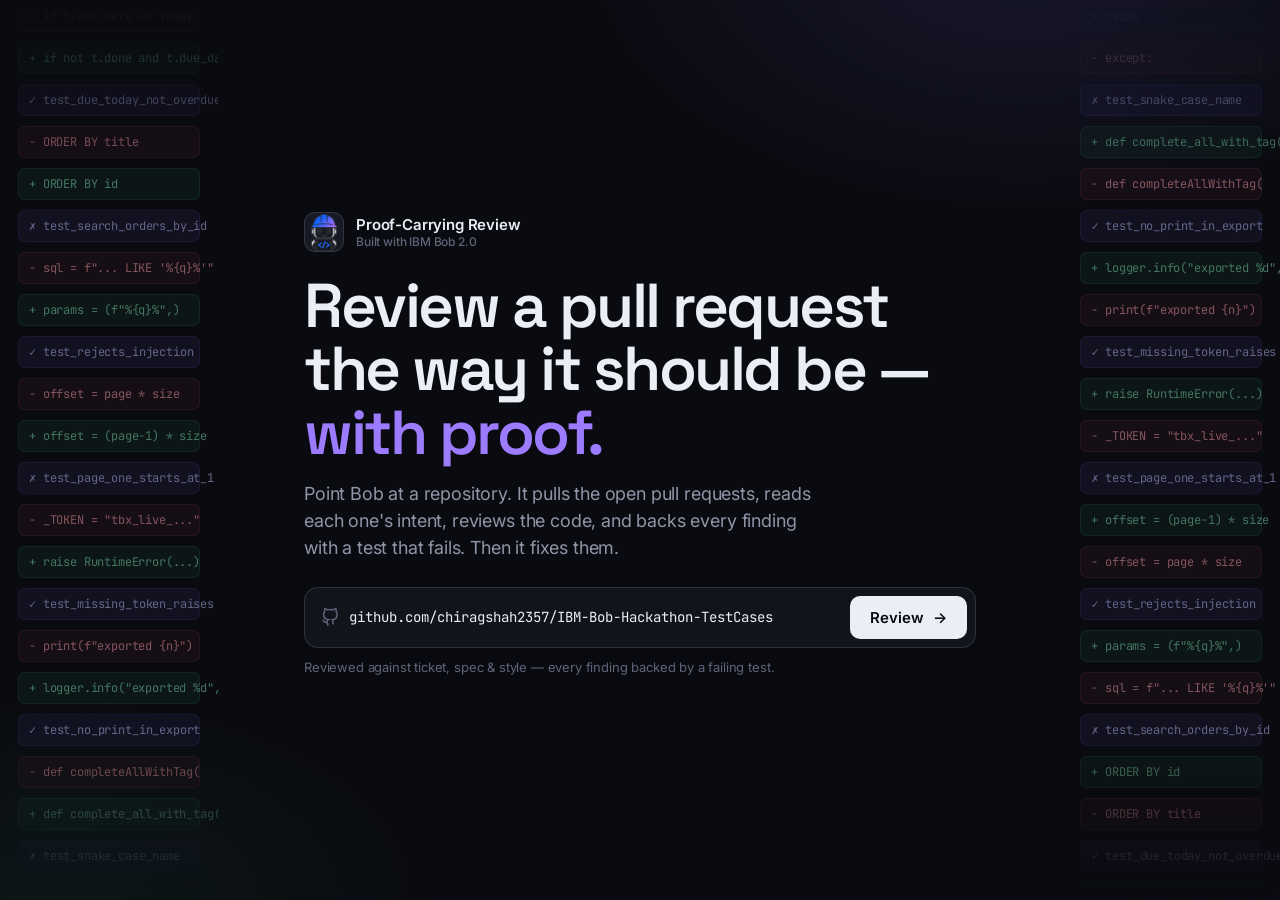
==== reviewboard/index.html @ c5f8e33b "feat: add reviewboard dashboard and benchmark scorer - Static dashboard (landing + review view) with" ====
<!DOCTYPE html>
<html lang="en">
<head>
<meta charset="UTF-8" />
<meta name="viewport" content="width=device-width, initial-scale=1.0" />
<title>Proof-Carrying Review</title>
<link rel="preconnect" href="https://fonts.googleapis.com" />
<link rel="preconnect" href="https://fonts.gstatic.com" crossorigin />
<link href="https://fonts.googleapis.com/css2?family=Space+Grotesk:wght@400;500;600;700&family=Inter:wght@400;500;600;700&family=JetBrains+Mono:wght@400;500;600&display=swap" rel="stylesheet" />
<link rel="stylesheet" href="style.css" />
</head>
<body>
<section id="landing">
  <div class="fx left"><div class="stream" id="fxL"></div></div>
  <div class="fx right"><div class="stream" id="fxR"></div></div>

  <div class="hero">
    <div class="brandline">
      <div class="logo"><img src="assets/bob.png" alt="Bob" /></div>
      <div class="nm">Proof-Carrying Review<small>Built with IBM Bob 2.0</small></div>
    </div>

    <h1>Review a pull request<br>the way it should be —<br><span class="g">with proof.</span></h1>
    <p class="sub">Point Bob at a repository. It pulls the open pull requests, reads each one's intent, reviews the code, and backs every finding with a test that fails. Then it fixes them.</p>

    <div class="reviewbox">
      <svg width="18" height="18" viewBox="0 0 24 24" fill="none" stroke="currentColor" stroke-width="2"><path d="M9 19c-5 1.5-5-2.5-7-3m14 6v-3.87a3.37 3.37 0 0 0-.94-2.61c3.14-.35 6.44-1.54 6.44-7A5.44 5.44 0 0 0 20 4.77 5.07 5.07 0 0 0 19.91 1S18.73.65 16 2.48a13.38 13.38 0 0 0-7 0C6.27.65 5.09 1 5.09 1A5.07 5.07 0 0 0 5 4.77a5.44 5.44 0 0 0-1.5 3.78c0 5.42 3.3 6.61 6.44 7A3.37 3.37 0 0 0 9 21.13V25"/></svg>
      <input id="repo" value="github.com/chiragshah2357/IBM-Bob-Hackathon-TestCases" spellcheck="false" />
      <button onclick="go()">Review <span class="arw">→</span></button>
    </div>
    <p class="hint">Reviewed against ticket, spec &amp; style — every finding backed by a failing test.</p>
  </div>
</section>
<script>
function go(){
  const r=document.getElementById('repo').value.trim();
  location.href='dashboard.html?repo='+encodeURIComponent(r);
}
document.getElementById('repo').addEventListener('keydown',e=>{if(e.key==='Enter')go();});

// side "diff rain" — slow-moving review lines in the gutters
const LINES=[
  ['del','- if t.due_date <= today:'],['add','+ if not t.done and t.due_date < today:'],
  ['test','✓ test_due_today_not_overdue'],['del','- ORDER BY title'],['add','+ ORDER BY id'],
  ['test','✗ test_search_orders_by_id'],['del','- sql = f"... LIKE \'%{q}%\'"'],['add','+ params = (f"%{q}%",)'],
  ['test','✓ test_rejects_injection'],['del','- offset = page * size'],['add','+ offset = (page-1) * size'],
  ['test','✗ test_page_one_starts_at_1'],['del','- _TOKEN = "tbx_live_..."'],['add','+ raise RuntimeError(...)'],
  ['test','✓ test_missing_token_raises'],['del','- print(f"exported {n}")'],['add','+ logger.info("exported %d", n)'],
  ['test','✓ test_no_print_in_export'],['del','- def completeAllWithTag('],['add','+ def complete_all_with_tag('],
  ['test','✗ test_snake_case_name'],['del','- except:'],['add','+ raise'],
];
function fill(el,shuffle){
  const seq = shuffle ? LINES.slice().reverse() : LINES;
  const rows = seq.concat(seq).map(([c,t])=>`<div class="dline ${c}">${t}</div>`).join('');
  el.innerHTML=rows;
}
fill(document.getElementById('fxL'),false);
fill(document.getElementById('fxR'),true);
</script>
</body>
</html>
---- reviewboard/style.css ----
/* ===== Proof-Carrying Review — refined dark, editorial ===== */
:root{
  --bg:#0a0b10;
  --surface:#12141c;
  --surface2:#171a24;
  --ink:#eceef5; --muted:#9096a8; --faint:#5f6478;
  --line:rgba(255,255,255,.07);
  --line2:rgba(255,255,255,.12);
  --accent:#7c6cff;        /* indigo-violet, single accent */
  --accent2:#9d7bff;
  --accent-soft:rgba(124,108,255,.14);
  --good:#3ecf8e; --good-soft:rgba(62,207,142,.12);
  --bad:#ff5d73;  --bad-soft:rgba(255,93,115,.10);
  --gold:#e8b45c;
  --grad:linear-gradient(120deg,#7c6cff,#9d7bff);
  --shadow:0 20px 50px -28px rgba(0,0,0,.85);
  --r:16px;
}
*{box-sizing:border-box}
html,body{margin:0;height:100%}
body{
  font-family:Inter,system-ui,sans-serif;color:var(--ink);background:var(--bg);
  -webkit-font-smoothing:antialiased;letter-spacing:-.01em;overflow-x:hidden;
}
body::before{content:"";position:fixed;inset:0;z-index:-1;pointer-events:none;
  background:
    radial-gradient(60% 50% at 80% -5%,rgba(124,108,255,.12),transparent 60%),
    radial-gradient(50% 40% at 5% 100%,rgba(62,207,142,.06),transparent 60%);}
.mono{font-family:'JetBrains Mono',ui-monospace,monospace}
.display{font-family:'Space Grotesk',Inter,sans-serif;letter-spacing:-.03em}

.panel{background:var(--surface);border:1px solid var(--line);border-radius:var(--r);box-shadow:var(--shadow)}

/* ---------------- LANDING ---------------- */
#landing{min-height:100vh;display:grid;place-items:center;overflow:hidden}
.hero{width:100%;max-width:720px;padding:32px 24px;animation:rise .7s cubic-bezier(.2,.8,.2,1)}
.brandline{display:flex;align-items:center;gap:12px;margin-bottom:22px}
.brandline .logo{width:40px;height:40px;border-radius:11px;background:var(--surface2);border:1px solid var(--line2);display:grid;place-items:center}
.brandline .logo img{width:26px}
.brandline .nm{font-weight:600;font-size:15px}
.brandline .nm small{display:block;color:var(--faint);font-size:12px;font-weight:500}
.brandline .tag{margin-left:auto;font-size:12px;color:var(--muted);border:1px solid var(--line);padding:6px 12px;border-radius:999px}
h1{font-family:'Space Grotesk',sans-serif;font-size:clamp(38px,6.4vw,62px);line-height:1.02;font-weight:600;
  letter-spacing:-.04em;margin:0}
h1 .g{color:var(--accent2)}
.sub{color:var(--muted);font-size:clamp(15px,2.1vw,18px);margin:16px 0 0;max-width:520px;line-height:1.5;font-weight:400}
.reviewbox{margin-top:26px;display:flex;gap:10px;background:var(--surface);border:1px solid var(--line2);
  border-radius:14px;padding:8px 8px 8px 16px;align-items:center;box-shadow:var(--shadow)}
.reviewbox svg{flex:none;color:var(--faint)}
.reviewbox input{flex:1;background:none;border:0;outline:none;color:var(--ink);font-family:'JetBrains Mono',monospace;
  font-size:14px;padding:10px 0}
.reviewbox input::placeholder{color:var(--faint)}
.reviewbox button{border:0;cursor:pointer;font-family:inherit;font-weight:600;font-size:15px;color:#fff;
  padding:12px 22px;border-radius:10px;background:var(--grad);transition:filter .15s,transform .15s;white-space:nowrap}
.reviewbox button:hover{filter:brightness(1.08);transform:translateY(-1px)}
.hint{margin-top:11px;color:var(--faint);font-size:13px}
.hint b{color:var(--muted);font-weight:600}
@keyframes rise{from{opacity:0;transform:translateY(18px)}to{opacity:1;transform:none}}

/* ---------------- DASHBOARD ---------------- */
#dash{padding:20px clamp(14px,4vw,36px) 80px;max-width:1080px;margin:0 auto}
.top{display:flex;align-items:center;gap:14px;margin:4px 0 22px}
.top .mini{width:44px;height:44px;border-radius:12px;background:var(--surface2);border:1px solid var(--line2);display:grid;place-items:center}
.top .mini img{width:28px}
.top .repo{font-family:'JetBrains Mono',monospace;font-size:13px;color:var(--muted)}
.top .repo b{color:var(--ink);font-weight:600}
.top h2{margin:0;font-family:'Space Grotesk',sans-serif;font-size:19px;font-weight:600;letter-spacing:-.02em}
.top .actions{margin-left:auto;display:flex;gap:10px}
.btn{border:1px solid var(--line2);background:var(--surface2);color:var(--ink);font-family:inherit;font-weight:600;
  font-size:14px;padding:11px 18px;border-radius:11px;cursor:pointer;transition:.15s;text-decoration:none;display:inline-flex;align-items:center;gap:8px}
.btn:hover{border-color:var(--accent);color:#fff}
.btn.primary{border:0;background:var(--grad);color:#fff}
.btn.primary:hover{filter:brightness(1.08)}
.btn:disabled{opacity:.5;cursor:default}

/* stage: pulling */
.stage-note{display:flex;align-items:center;gap:12px;color:var(--muted);font-size:14px;margin:8px 2px 18px}
.spinner{width:18px;height:18px;border-radius:50%;border:2px solid var(--line2);border-top-color:var(--accent);animation:spin .8s linear infinite}
@keyframes spin{to{transform:rotate(360deg)}}

/* run bar */
#runbar{display:none;margin:6px 0 4px}
#runbar.show{display:block;animation:rise .35s}
.bar{height:8px;border-radius:999px;background:var(--surface2);overflow:hidden;border:1px solid var(--line)}
.bar>i{display:block;height:100%;width:0;background:var(--grad);border-radius:999px;transition:width .35s cubic-bezier(.3,.9,.3,1)}
.runmeta{display:flex;justify-content:space-between;font-size:13px;color:var(--muted);margin-top:10px;font-weight:500}
.runmeta .live{color:var(--ink)}

/* section headers */
.sec{font-family:'Space Grotesk',sans-serif;font-size:15px;font-weight:600;margin:30px 2px 3px;letter-spacing:-.01em}
.sec-sub{color:var(--muted);font-size:13px;margin:0 2px 14px}

#results{display:none}
#results.show{display:block}
.reveal{opacity:0;transform:translateY(14px);animation:pop .55s forwards}
.reveal:nth-child(2){animation-delay:.08s}.reveal:nth-child(3){animation-delay:.16s}.reveal:nth-child(4){animation-delay:.24s}
@keyframes pop{to{opacity:1;transform:none}}

.row{display:grid;grid-template-columns:repeat(4,1fr);gap:14px}
@media(max-width:880px){.row{grid-template-columns:repeat(2,1fr)}}
.tile{padding:18px 20px}
.tile h3{margin:0 0 12px;font-size:12px;font-weight:600;color:var(--muted);letter-spacing:.02em}
.tile .metric{font-family:'Space Grotesk',sans-serif;font-size:42px;font-weight:600;letter-spacing:-.04em;line-height:1}
.tile .metric .u{font-size:17px;color:var(--muted);font-weight:600;margin-left:1px}
.tile .delta{font-size:12px;font-weight:600;margin-top:10px;color:var(--good)}
.tile .delta.flat{color:var(--muted)}

/* leaderboard */
.lb{padding:6px 6px 2px}
table{width:100%;border-collapse:collapse}
th,td{text-align:left;padding:13px 12px;font-size:14px;border-bottom:1px solid var(--line)}
th{color:var(--faint);font-weight:600;font-size:11px;letter-spacing:.04em;text-transform:uppercase}
tr:last-child td{border-bottom:0}
tr.win td{background:rgba(232,180,92,.05)}
.who{display:inline-flex;align-items:center;gap:9px;font-weight:600}
.who .dot{width:9px;height:9px;border-radius:3px}
.who.ours .dot{background:var(--accent)} .who.bob .dot{background:#6f6a99} .who.naive .dot{background:#454a63}
.who .crown{color:var(--gold);font-size:12px}
.barcell{display:flex;align-items:center;gap:11px}
.barcell .track{flex:1;height:7px;border-radius:999px;background:var(--surface2);overflow:hidden}
.barcell .track>i{display:block;height:100%;border-radius:999px}
.num{font-variant-numeric:tabular-nums;font-weight:600;min-width:44px;text-align:right;font-family:'JetBrains Mono',monospace;font-size:13px}

/* chart */
.chart{padding:24px 20px 12px;display:flex;gap:20px;align-items:flex-end;justify-content:space-around;min-height:220px}
.grp{flex:1;display:flex;flex-direction:column;align-items:center;gap:12px}
.bars{display:flex;gap:9px;align-items:flex-end;height:150px}
.gb{width:24px;border-radius:6px 6px 2px 2px;position:relative;transition:height .8s cubic-bezier(.3,.9,.3,1)}
.gb.ours{background:var(--grad)} .gb.bob{background:#6f6a99} .gb.naive{background:#3c415a}
.gb .v{position:absolute;top:-20px;left:50%;transform:translateX(-50%);font-size:12px;font-weight:600;color:var(--muted);font-family:'JetBrains Mono',monospace}
.grp .lab{font-weight:600;font-size:14px;text-align:center}
.grp .lab small{display:block;color:var(--faint);font-weight:500;font-size:11px;margin-top:2px}
.legend{display:flex;gap:18px;justify-content:center;padding:4px 0 14px}
.legend span{display:inline-flex;align-items:center;gap:8px;font-size:12px;color:var(--muted);font-weight:500}
.legend i{width:11px;height:11px;border-radius:3px}

/* PR list + drill-down */
.prlist{display:grid;gap:10px}
.pr{border:1px solid var(--line);border-radius:14px;overflow:hidden;background:var(--surface)}
.pr .head{display:flex;align-items:center;gap:14px;padding:15px 18px;cursor:pointer;transition:background .15s}
.pr .head:hover{background:var(--surface2)}
.pr .id{font-family:'JetBrains Mono',monospace;font-weight:600;color:var(--accent2);min-width:42px;font-size:14px}
.pr .meta{flex:1;min-width:0}
.pr .name{font-weight:600;font-size:15px}
.pr .desc{color:var(--muted);font-size:13px;margin-top:2px;white-space:nowrap;overflow:hidden;text-overflow:ellipsis}
.pr .tags{display:flex;gap:6px;flex-wrap:wrap}
.tag{font-size:11px;font-weight:600;padding:4px 9px;border-radius:7px}
.tag.spec{background:var(--accent-soft);color:#c3bcff}
.tag.security{background:var(--bad-soft);color:#ffb3bd}
.tag.bug{background:rgba(232,180,92,.12);color:#f0cd90}
.tag.style{background:rgba(255,255,255,.06);color:var(--muted)}
.tag.coverage{background:var(--good-soft);color:#9ff0cb}
.tag.clean{background:var(--good-soft);color:#9ff0cb}
.pr .cnt{font-family:'JetBrains Mono',monospace;font-weight:600;font-size:14px;min-width:42px;text-align:right}
.pr .cnt .ok{color:var(--good)} .pr .cnt.zero{color:var(--faint)} .pr .cnt.pending{color:var(--faint)}
.pr .chev{color:var(--faint);transition:transform .2s;font-size:11px}
.pr.open .chev{transform:rotate(90deg)}
.pr .body{display:none;padding:2px 18px 16px;border-top:1px solid var(--line)}
.pr.open .body{display:block;animation:rise .3s}
.finding{border:1px solid var(--line);border-radius:11px;padding:15px;margin-top:12px;background:var(--surface2)}
.finding .fh{display:flex;align-items:center;gap:9px;flex-wrap:wrap}
.finding .fid{font-family:'JetBrains Mono',monospace;font-weight:600;color:var(--accent2);font-size:13px}
.sev{font-size:10px;font-weight:700;padding:3px 8px;border-radius:6px;letter-spacing:.03em;text-transform:uppercase}
.sev.high{background:var(--bad-soft);color:#ffb3bd} .sev.med{background:rgba(232,180,92,.14);color:#f0cd90} .sev.low{background:rgba(255,255,255,.06);color:var(--muted)}
.finding .claim{font-weight:500;margin:9px 0 4px;font-size:14px}
.finding .loc{font-family:'JetBrains Mono',monospace;font-size:12px;color:var(--faint)}
.code{margin-top:11px;border-radius:9px;border:1px solid var(--line);overflow:hidden;background:#0b0c14}
.code .cbar{display:flex;align-items:center;gap:8px;padding:8px 12px;border-bottom:1px solid var(--line)}
.code .cbar .fn{font-family:'JetBrains Mono',monospace;font-size:12px;color:var(--faint)}
.code pre{margin:0;padding:12px 14px;font-family:'JetBrains Mono',monospace;font-size:12.5px;line-height:1.6;color:#cdd2ec;overflow:auto}
.runrow{display:flex;align-items:center;gap:10px;margin-top:12px;flex-wrap:wrap}
.tbtn{border:1px solid var(--line2);background:var(--surface);color:var(--ink);font-family:inherit;font-weight:600;
  font-size:13px;padding:9px 15px;border-radius:9px;cursor:pointer;display:inline-flex;align-items:center;gap:7px;transition:.15s}
.tbtn:hover{border-color:var(--accent)}
.tbtn.fix{background:var(--good-soft);border-color:rgba(62,207,142,.35);color:#a6f0d0}
.tbtn:disabled{opacity:.6;cursor:default}
.status{font-weight:600;font-size:13px;display:none;align-items:center;gap:7px}
.status.show{display:inline-flex;animation:rise .3s}
.status.fail{color:var(--bad)} .status.pass{color:var(--good)}
.out{display:none;margin-top:10px;border-radius:9px;overflow:hidden;border:1px solid var(--line)}
.out.show{display:block;animation:rise .3s}
.out pre{margin:0;padding:11px 14px;font-family:'JetBrains Mono',monospace;font-size:12px;line-height:1.55;white-space:pre-wrap}
.out.fail pre{background:var(--bad-soft);color:#ffbcc6;border-left:2px solid var(--bad)}
.out.pass pre{background:var(--good-soft);color:#a6f0d0;border-left:2px solid var(--good)}
.muted{color:var(--muted)}

/* ---------- landing side motion + refined button ---------- */
#landing{position:relative}
.fx{position:fixed;top:0;bottom:0;width:clamp(140px,17vw,300px);overflow:hidden;z-index:0;pointer-events:none;
  opacity:.5;-webkit-mask:linear-gradient(180deg,transparent,#000 18%,#000 82%,transparent);
  mask:linear-gradient(180deg,transparent,#000 18%,#000 82%,transparent)}
.fx.left{left:0} .fx.right{right:0}
.fx .stream{display:flex;flex-direction:column;gap:10px;padding:0 18px;animation:streamUp 26s linear infinite}
.fx.right .stream{animation-duration:34s;animation-direction:reverse}
@keyframes streamUp{from{transform:translateY(0)}to{transform:translateY(-50%)}}
.dline{font-family:'JetBrains Mono',monospace;font-size:12px;line-height:1.5;white-space:nowrap;
  padding:6px 10px;border-radius:7px;border:1px solid var(--line);background:rgba(255,255,255,.02);color:var(--faint)}
.dline.add{color:#7fe0b0;border-color:rgba(62,207,142,.18);background:var(--good-soft)}
.dline.del{color:#ff9fab;border-color:rgba(255,93,115,.18);background:var(--bad-soft)}
.dline.test{color:#c3bcff;border-color:rgba(124,108,255,.18);background:var(--accent-soft)}
.hero{position:relative;z-index:2}
@media(max-width:960px){.fx{display:none}}

/* refined review button (not a generic gradient pill) */
.reviewbox button{background:var(--ink);color:#0a0b10;border-radius:10px;font-weight:600;padding:12px 20px;
  display:inline-flex;align-items:center;gap:9px}
.reviewbox button:hover{filter:none;background:#fff;transform:none}
.reviewbox button .arw{display:inline-flex;transition:transform .18s}
.reviewbox button:hover .arw{transform:translateX(4px)}

/* progressive PR card appearance during "pull" */
@keyframes prIn{from{opacity:0;transform:translateY(10px)}to{opacity:1;transform:none}}
.pr.fresh{animation:prIn .34s cubic-bezier(.2,.8,.2,1) both}
.stage-note.done{color:var(--good)}
.stage-note .count{color:var(--ink);font-weight:600}
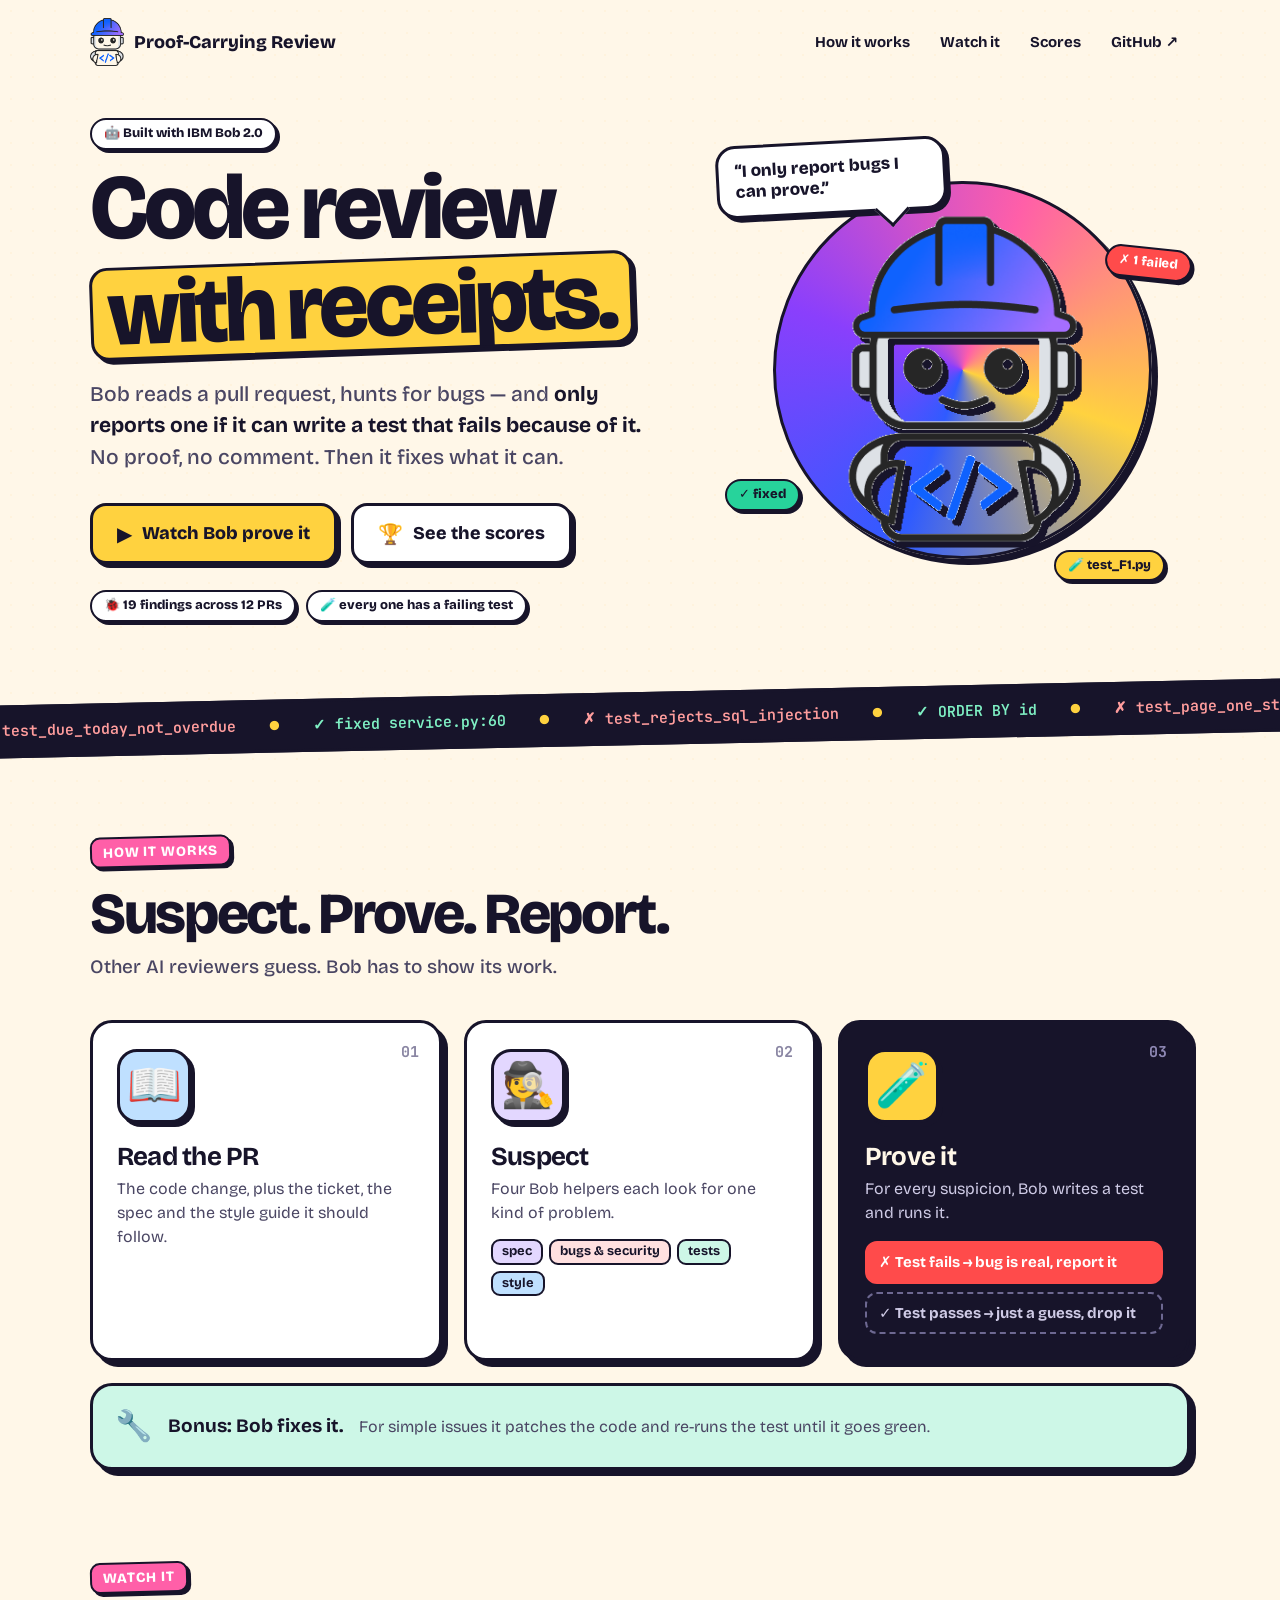
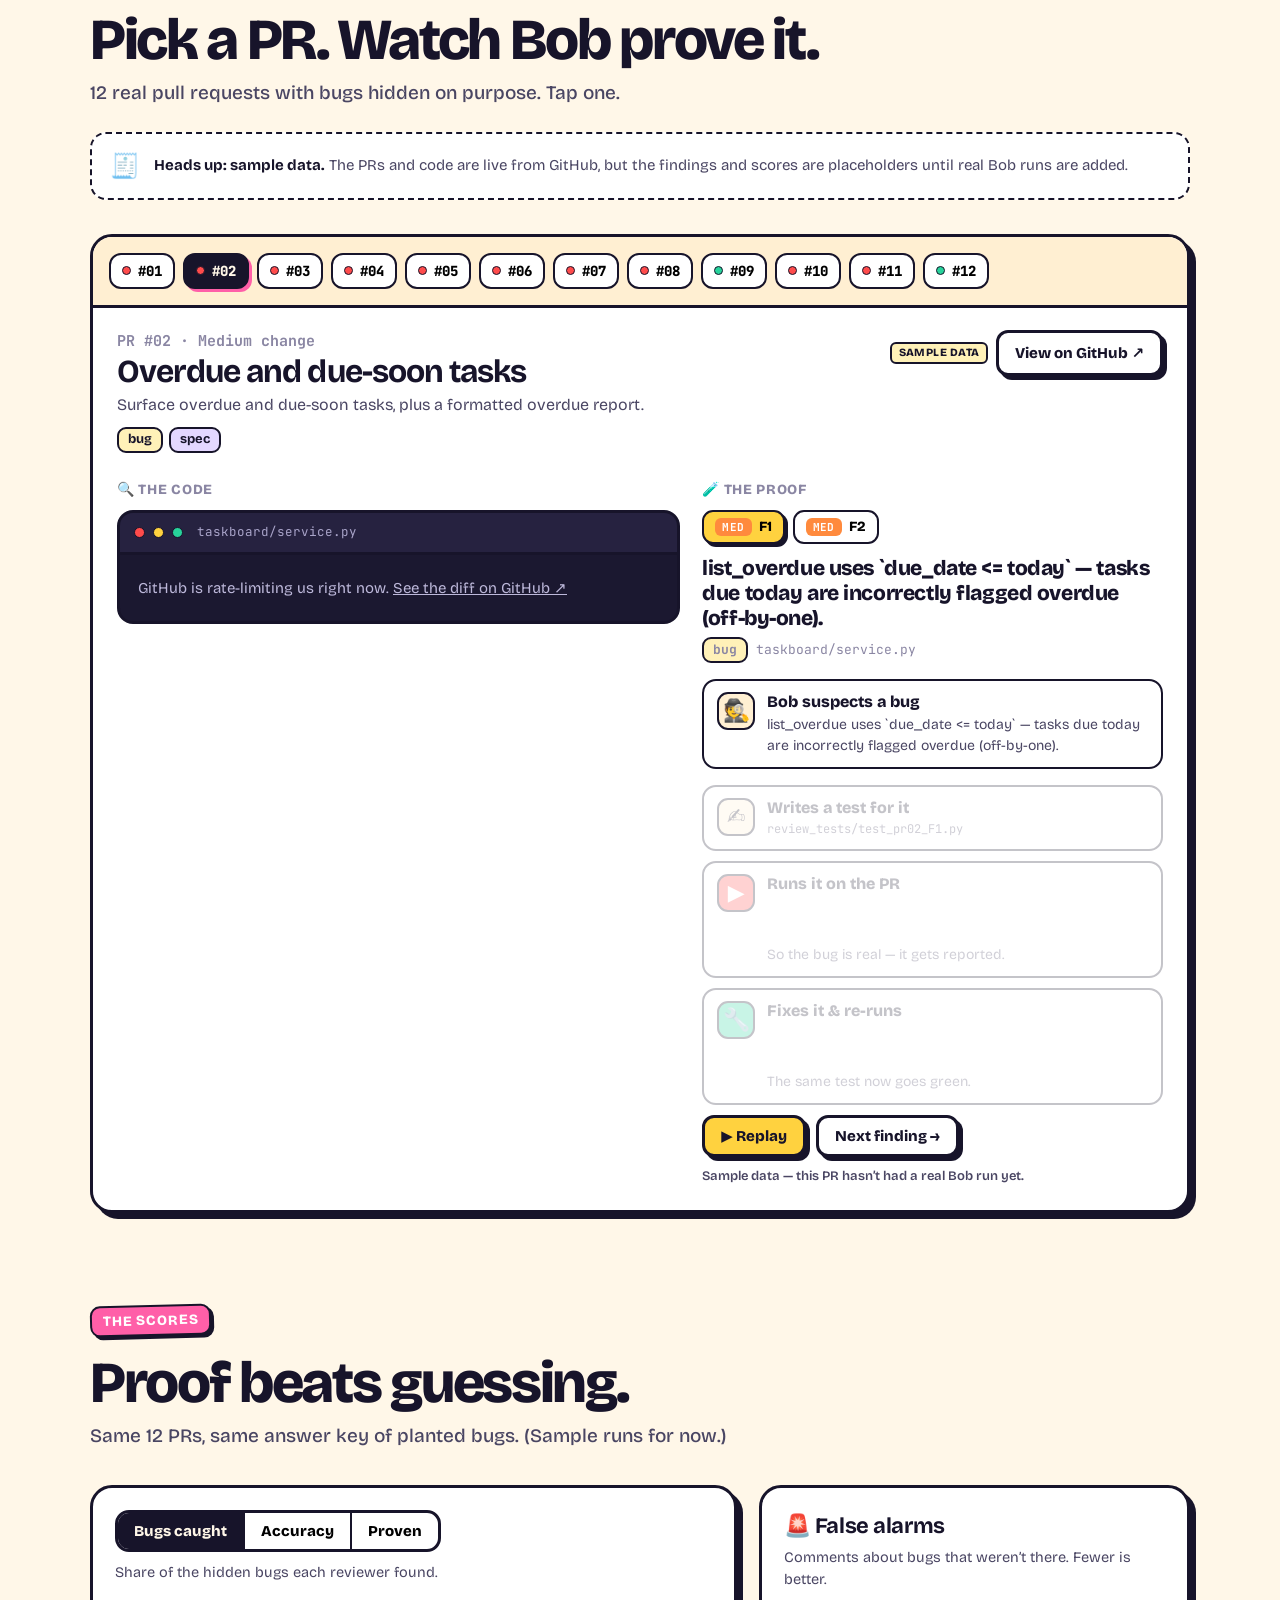
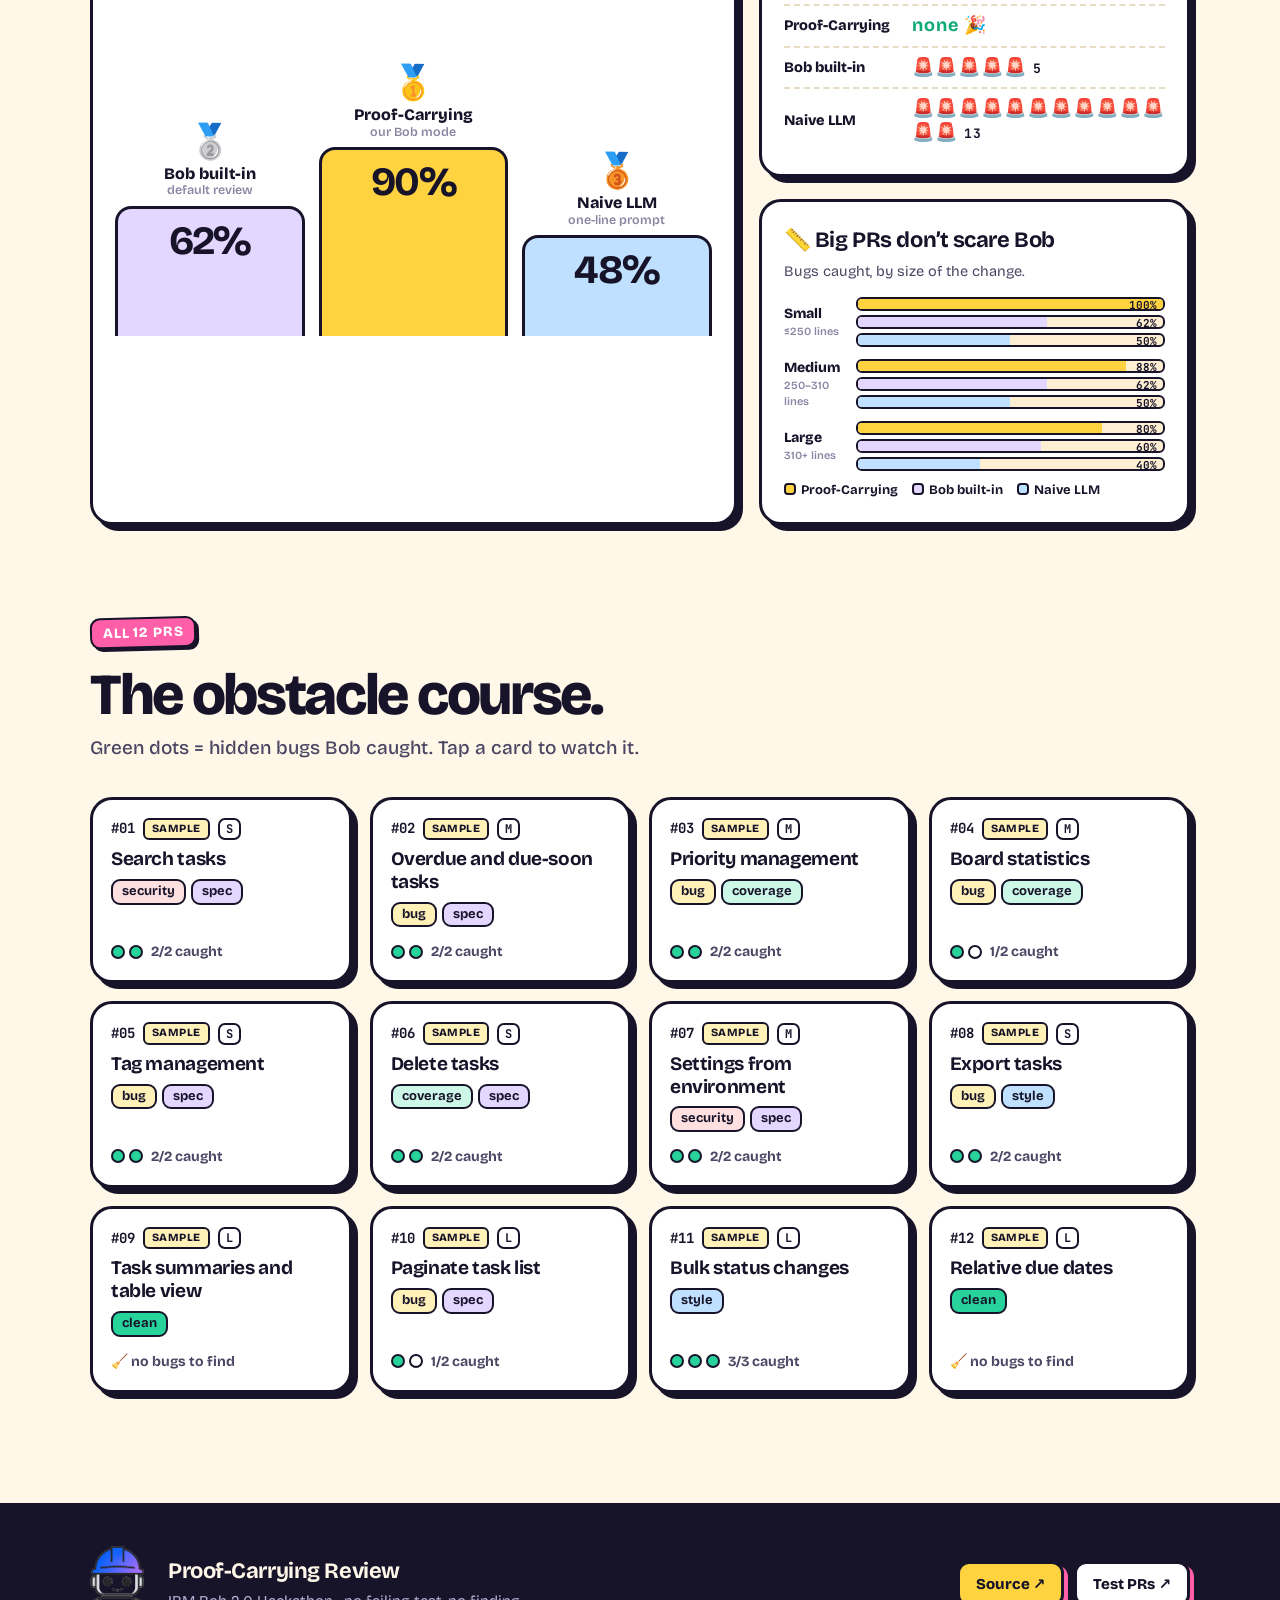
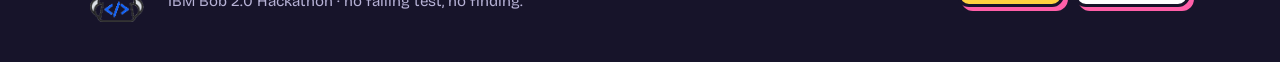
==== commit d36fea97: "feat(reviewboard): playful single-page redesign - Replace landing + dashboard with one bright, bold " ====
--- a/reviewboard/index.html
+++ b/reviewboard/index.html
@@ -4,58 +4,153 @@
 <meta charset="UTF-8" />
 <meta name="viewport" content="width=device-width, initial-scale=1.0" />
 <title>Proof-Carrying Review</title>
+<meta name="description" content="A pull-request reviewer built on IBM Bob 2.0 that only reports a bug when it can prove it with a failing test." />
 <link rel="preconnect" href="https://fonts.googleapis.com" />
 <link rel="preconnect" href="https://fonts.gstatic.com" crossorigin />
-<link href="https://fonts.googleapis.com/css2?family=Space+Grotesk:wght@400;500;600;700&family=Inter:wght@400;500;600;700&family=JetBrains+Mono:wght@400;500;600&display=swap" rel="stylesheet" />
+<link href="https://fonts.googleapis.com/css2?family=Bricolage+Grotesque:opsz,wght@12..96,500;12..96,600;12..96,700;12..96,800&family=JetBrains+Mono:wght@400;600;700&display=swap" rel="stylesheet" />
 <link rel="stylesheet" href="style.css" />
 </head>
 <body>
-<section id="landing">
-  <div class="fx left"><div class="stream" id="fxL"></div></div>
-  <div class="fx right"><div class="stream" id="fxR"></div></div>
 
-  <div class="hero">
-    <div class="brandline">
-      <div class="logo"><img src="assets/bob.png" alt="Bob" /></div>
-      <div class="nm">Proof-Carrying Review<small>Built with IBM Bob 2.0</small></div>
+<div class="wrap">
+  <nav class="nav">
+    <a class="brand" href="#top"><img src="assets/bob.png" alt="" />Proof-Carrying Review</a>
+    <div class="links">
+      <a href="#how">How it works</a>
+      <a href="#watch">Watch it</a>
+      <a href="#scores">Scores</a>
+      <a class="gh" href="https://github.com/chiragshah2357/IBM-Bob-2.0-Hackathon" target="_blank" rel="noopener">GitHub ↗</a>
     </div>
+  </nav>
 
-    <h1>Review a pull request<br>the way it should be —<br><span class="g">with proof.</span></h1>
-    <p class="sub">Point Bob at a repository. It pulls the open pull requests, reads each one's intent, reviews the code, and backs every finding with a test that fails. Then it fixes them.</p>
+  <!-- HERO -->
+  <header class="hero" id="top">
+    <div>
+      <span class="sticker">🤖 Built with IBM Bob 2.0</span>
+      <h1>Code review<br><span class="hl">with receipts.</span></h1>
+      <p class="lead">Bob reads a pull request, hunts for bugs — and <b>only reports one if it can write a test that fails because of it.</b> No proof, no comment. Then it fixes what it can.</p>
+      <div class="ctas">
+        <a class="btn" href="#watch" onclick="playFeatured()"><span class="ico">▶</span> Watch Bob prove it</a>
+        <a class="btn ghost" href="#scores"><span class="ico">🏆</span> See the scores</a>
+      </div>
+      <div class="meta">
+        <span class="sticker" id="heroFound">🐞 — bugs proven</span>
+        <span class="sticker">🧪 every one has a failing test</span>
+      </div>
+    </div>
+    <div class="stage-art" aria-hidden="true">
+      <div class="blob"></div>
+      <img class="bob" src="assets/bob.png" alt="" />
+      <div class="bubble">“I only report bugs I can prove.”</div>
+      <div class="float f1"><span class="sticker">✗ 1 failed</span></div>
+      <div class="float f2"><span class="sticker">✓ fixed</span></div>
+      <div class="float f3"><span class="sticker">🧪 test_F1.py</span></div>
+    </div>
+  </header>
+</div>
 
-    <div class="reviewbox">
-      <svg width="18" height="18" viewBox="0 0 24 24" fill="none" stroke="currentColor" stroke-width="2"><path d="M9 19c-5 1.5-5-2.5-7-3m14 6v-3.87a3.37 3.37 0 0 0-.94-2.61c3.14-.35 6.44-1.54 6.44-7A5.44 5.44 0 0 0 20 4.77 5.07 5.07 0 0 0 19.91 1S18.73.65 16 2.48a13.38 13.38 0 0 0-7 0C6.27.65 5.09 1 5.09 1A5.07 5.07 0 0 0 5 4.77a5.44 5.44 0 0 0-1.5 3.78c0 5.42 3.3 6.61 6.44 7A3.37 3.37 0 0 0 9 21.13V25"/></svg>
-      <input id="repo" value="github.com/chiragshah2357/IBM-Bob-Hackathon-TestCases" spellcheck="false" />
-      <button onclick="go()">Review <span class="arw">→</span></button>
+<div class="marquee" aria-hidden="true"><div class="track" id="marq"></div></div>
+
+<div class="wrap">
+  <!-- HOW IT WORKS -->
+  <section class="sec" id="how">
+    <span class="kicker">How it works</span>
+    <h2>Suspect. Prove. Report.</h2>
+    <p class="sub">Other AI reviewers guess. Bob has to show its work.</p>
+    <div class="steps">
+      <div class="card step reveal">
+        <span class="n">01</span>
+        <div class="big">📖</div>
+        <h3>Read the PR</h3>
+        <p>The code change, plus the ticket, the spec and the style guide it should follow.</p>
+      </div>
+      <div class="card step reveal">
+        <span class="n">02</span>
+        <div class="big">🕵️</div>
+        <h3>Suspect</h3>
+        <p>Four Bob helpers each look for one kind of problem.</p>
+        <div class="chips"><span class="tag spec">spec</span><span class="tag security">bugs &amp; security</span><span class="tag coverage">tests</span><span class="tag style">style</span></div>
+      </div>
+      <div class="card step key reveal">
+        <span class="n">03</span>
+        <div class="big">🧪</div>
+        <h3>Prove it</h3>
+        <p>For every suspicion, Bob writes a test and runs it.</p>
+        <div class="verdicts">
+          <div class="k">✗ Test fails → bug is real, report it</div>
+          <div class="d">✓ Test passes → just a guess, drop it</div>
+        </div>
+      </div>
     </div>
-    <p class="hint">Reviewed against ticket, spec &amp; style — every finding backed by a failing test.</p>
+    <div class="card bonus reveal">
+      <span class="ico">🔧</span><b>Bonus: Bob fixes it.</b><span>For simple issues it patches the code and re-runs the test until it goes green.</span>
+    </div>
+  </section>
+
+  <!-- WATCH -->
+  <section class="sec" id="watch">
+    <span class="kicker">Watch it</span>
+    <h2>Pick a PR. Watch Bob prove it.</h2>
+    <p class="sub">12 real pull requests with bugs hidden on purpose. Tap one.</p>
+    <div class="truth" id="truth"><span class="e">🧾</span><p id="truthText">Loading…</p></div>
+    <div class="card theatre">
+      <div class="prbar" id="prbar" role="tablist" aria-label="Pull requests"></div>
+      <div id="stage"></div>
+    </div>
+  </section>
+
+  <!-- SCORES -->
+  <section class="sec" id="scores">
+    <span class="kicker">The scores</span>
+    <h2>Proof beats guessing.</h2>
+    <p class="sub">Same 12 PRs, same answer key of planted bugs. <span id="scoreSrc"></span></p>
+    <div class="board">
+      <div class="card podiumcard reveal">
+        <div class="seg" id="seg" role="tablist">
+          <button class="on" data-m="recall">Bugs caught</button>
+          <button data-m="precision">Accuracy</button>
+          <button data-m="trust">Proven</button>
+        </div>
+        <p class="segexpl" id="segExpl"></p>
+        <div class="podium" id="podium"></div>
+      </div>
+      <div class="side">
+        <div class="card alarms reveal">
+          <h3>🚨 False alarms</h3>
+          <p>Comments about bugs that weren’t there. Fewer is better.</p>
+          <div id="alarms"></div>
+        </div>
+        <div class="card sizes reveal">
+          <h3>📏 Big PRs don’t scare Bob</h3>
+          <p>Bugs caught, by size of the change.</p>
+          <div id="sizes"></div>
+          <div class="skey"><span><i style="background:var(--yellow)"></i>Proof-Carrying</span><span><i style="background:var(--lilac)"></i>Bob built-in</span><span><i style="background:var(--sky)"></i>Naive LLM</span></div>
+        </div>
+      </div>
+    </div>
+  </section>
+
+  <!-- ALL PRS -->
+  <section class="sec" id="prs">
+    <span class="kicker">All 12 PRs</span>
+    <h2>The obstacle course.</h2>
+    <p class="sub">Green dots = hidden bugs Bob caught. Tap a card to watch it.</p>
+    <div class="prgrid" id="prgrid"></div>
+  </section>
+</div>
+
+<footer class="foot">
+  <div class="wrap">
+    <img src="assets/bob.png" alt="" />
+    <div><b>Proof-Carrying Review</b><p>IBM Bob 2.0 Hackathon · no failing test, no finding.</p></div>
+    <div class="links">
+      <a class="btn small" href="https://github.com/chiragshah2357/IBM-Bob-2.0-Hackathon" target="_blank" rel="noopener">Source ↗</a>
+      <a class="btn small ghost" href="https://github.com/chiragshah2357/IBM-Bob-Hackathon-TestCases" target="_blank" rel="noopener">Test PRs ↗</a>
+    </div>
   </div>
-</section>
-<script>
-function go(){
-  const r=document.getElementById('repo').value.trim();
-  location.href='dashboard.html?repo='+encodeURIComponent(r);
-}
-document.getElementById('repo').addEventListener('keydown',e=>{if(e.key==='Enter')go();});
+</footer>
 
-// side "diff rain" — slow-moving review lines in the gutters
-const LINES=[
-  ['del','- if t.due_date <= today:'],['add','+ if not t.done and t.due_date < today:'],
-  ['test','✓ test_due_today_not_overdue'],['del','- ORDER BY title'],['add','+ ORDER BY id'],
-  ['test','✗ test_search_orders_by_id'],['del','- sql = f"... LIKE \'%{q}%\'"'],['add','+ params = (f"%{q}%",)'],
-  ['test','✓ test_rejects_injection'],['del','- offset = page * size'],['add','+ offset = (page-1) * size'],
-  ['test','✗ test_page_one_starts_at_1'],['del','- _TOKEN = "tbx_live_..."'],['add','+ raise RuntimeError(...)'],
-  ['test','✓ test_missing_token_raises'],['del','- print(f"exported {n}")'],['add','+ logger.info("exported %d", n)'],
-  ['test','✓ test_no_print_in_export'],['del','- def completeAllWithTag('],['add','+ def complete_all_with_tag('],
-  ['test','✗ test_snake_case_name'],['del','- except:'],['add','+ raise'],
-];
-function fill(el,shuffle){
-  const seq = shuffle ? LINES.slice().reverse() : LINES;
-  const rows = seq.concat(seq).map(([c,t])=>`<div class="dline ${c}">${t}</div>`).join('');
-  el.innerHTML=rows;
-}
-fill(document.getElementById('fxL'),false);
-fill(document.getElementById('fxR'),true);
-</script>
+<script src="data.js"></script>
+<script src="app.js"></script>
 </body>
 </html>
--- a/reviewboard/style.css
+++ b/reviewboard/style.css
@@ -1,215 +1,268 @@
-/* ===== Proof-Carrying Review — refined dark, editorial ===== */
+/* ===== Proof-Carrying Review — bold & playful ===== */
 :root{
-  --bg:#0a0b10;
-  --surface:#12141c;
-  --surface2:#171a24;
-  --ink:#eceef5; --muted:#9096a8; --faint:#5f6478;
-  --line:rgba(255,255,255,.07);
-  --line2:rgba(255,255,255,.12);
-  --accent:#7c6cff;        /* indigo-violet, single accent */
-  --accent2:#9d7bff;
-  --accent-soft:rgba(124,108,255,.14);
-  --good:#3ecf8e; --good-soft:rgba(62,207,142,.12);
-  --bad:#ff5d73;  --bad-soft:rgba(255,93,115,.10);
-  --gold:#e8b45c;
-  --grad:linear-gradient(120deg,#7c6cff,#9d7bff);
-  --shadow:0 20px 50px -28px rgba(0,0,0,.85);
-  --r:16px;
+  --paper:#fff7e8;
+  --paper2:#ffefd2;
+  --card:#ffffff;
+  --ink:#17142a;
+  --ink2:#4a4663;
+  --ink3:#8a86a3;
+  --blue:#2f5bff;
+  --purple:#8a3ffc;
+  --yellow:#ffd23f;
+  --pink:#ff5fa8;
+  --mint:#27d39b;
+  --red:#ff4b4b;
+  --orange:#ff8a3d;
+  --sky:#bfe0ff;
+  --lilac:#e3d7ff;
+  --mintsoft:#cdf7e7;
+  --redsoft:#ffe0e0;
+  --yellowsoft:#fff1b8;
+  --b:3px solid var(--ink);
+  --sh:6px 6px 0 var(--ink);
+  --sh-sm:4px 4px 0 var(--ink);
+  --r:22px;
 }
 *{box-sizing:border-box}
-html,body{margin:0;height:100%}
-body{
-  font-family:Inter,system-ui,sans-serif;color:var(--ink);background:var(--bg);
-  -webkit-font-smoothing:antialiased;letter-spacing:-.01em;overflow-x:hidden;
+html{scroll-behavior:smooth}
+body{margin:0;background:var(--paper);color:var(--ink);font-family:'Bricolage Grotesque',system-ui,sans-serif;
+  -webkit-font-smoothing:antialiased;overflow-x:hidden;font-size:17px;line-height:1.5}
+body::before{content:"";position:fixed;inset:0;z-index:-1;pointer-events:none;opacity:.5;
+  background-image:radial-gradient(var(--paper2) 1.4px,transparent 1.4px);background-size:22px 22px}
+.mono{font-family:'JetBrains Mono',ui-monospace,monospace}
+pre,.mono,.marquee,.loc{font-variant-ligatures:none}
+a{color:inherit}
+button{font-family:inherit}
+:focus-visible{outline:3px solid var(--blue);outline-offset:3px;border-radius:8px}
+.wrap{max-width:1140px;margin:0 auto;padding:0 20px}
+
+/* ---------- chunky primitives ---------- */
+.card{background:var(--card);border:var(--b);border-radius:var(--r);box-shadow:var(--sh)}
+.btn{display:inline-flex;align-items:center;gap:10px;border:var(--b);border-radius:16px;background:var(--yellow);color:var(--ink);
+  font-weight:800;font-size:18px;padding:14px 24px;cursor:pointer;box-shadow:var(--sh-sm);text-decoration:none;
+  transition:transform .12s,box-shadow .12s}
+.btn:hover{transform:translate(-2px,-2px);box-shadow:6px 6px 0 var(--ink)}
+.btn:active{transform:translate(3px,3px);box-shadow:1px 1px 0 var(--ink)}
+.btn.ghost{background:var(--card)}
+.btn.small{font-size:15px;padding:9px 16px;border-radius:12px}
+.btn .ico{font-size:20px;line-height:1}
+.sticker{display:inline-flex;align-items:center;gap:6px;border:2.5px solid var(--ink);border-radius:999px;padding:4px 12px;
+  font-weight:800;font-size:13px;background:var(--card);box-shadow:3px 3px 0 var(--ink);white-space:nowrap}
+.tag{display:inline-block;border:2px solid var(--ink);border-radius:9px;padding:1px 9px;font-weight:700;font-size:13px;white-space:nowrap}
+.tag.spec{background:var(--lilac)} .tag.security{background:var(--redsoft)} .tag.bug{background:var(--yellowsoft)}
+.tag.coverage{background:var(--mintsoft)} .tag.style{background:var(--sky)} .tag.clean{background:var(--mint)}
+.sev{font-family:'JetBrains Mono',monospace;font-size:11px;font-weight:700;text-transform:uppercase;letter-spacing:.04em;
+  border-radius:6px;padding:2px 7px;background:var(--ink);color:#fff}
+.sev.high{background:var(--red)} .sev.med{background:var(--orange)} .sev.low{background:var(--ink3)}
+
+/* ---------- nav ---------- */
+.nav{display:flex;align-items:center;gap:12px;padding:18px 0}
+.nav .brand{display:flex;align-items:center;gap:10px;font-weight:800;font-size:18px;text-decoration:none}
+.nav .brand img{width:34px}
+.nav .links{margin-left:auto;display:flex;gap:6px}
+.nav .links a{font-weight:700;font-size:15px;text-decoration:none;padding:8px 12px;border-radius:10px}
+.nav .links a:hover{background:var(--card);box-shadow:inset 0 0 0 2.5px var(--ink)}
+@media(max-width:720px){.nav .links a:not(.gh){display:none}}
+
+/* ---------- hero ---------- */
+.hero{display:grid;grid-template-columns:1.15fr .85fr;gap:30px;align-items:center;padding:34px 0 70px}
+.hero h1{font-size:clamp(46px,7.4vw,92px);line-height:.95;letter-spacing:-.045em;font-weight:800;margin:14px 0 0}
+.hero h1 .hl{background:var(--yellow);border:var(--b);border-radius:18px;padding:0 14px;display:inline-block;transform:rotate(-2deg);
+  box-shadow:var(--sh-sm);margin-top:8px}
+.hero .lead{font-size:clamp(18px,2vw,21px);color:var(--ink2);max-width:560px;margin:26px 0 0;font-weight:500}
+.hero .lead b{color:var(--ink)}
+.hero .ctas{display:flex;gap:14px;flex-wrap:wrap;margin-top:30px}
+.hero .meta{display:flex;gap:10px;flex-wrap:wrap;margin-top:26px}
+.stage-art{position:relative;aspect-ratio:1;max-width:440px;justify-self:center;width:100%}
+.stage-art .blob{position:absolute;inset:7%;border-radius:50%;background:conic-gradient(from 200deg,var(--blue),var(--purple),var(--pink),var(--yellow),var(--blue));
+  border:var(--b);box-shadow:var(--sh);animation:spinslow 30s linear infinite}
+.stage-art .bob{position:absolute;left:50%;top:52%;width:52%;transform:translate(-50%,-50%);filter:drop-shadow(6px 6px 0 var(--ink));
+  animation:bob 3.2s ease-in-out infinite}
+.stage-art .bubble{position:absolute;top:-2%;left:-6%;background:var(--card);border:var(--b);border-radius:20px;padding:12px 16px;
+  font-weight:800;font-size:17px;box-shadow:var(--sh-sm);max-width:230px;line-height:1.25;transform:rotate(-3deg)}
+.stage-art .bubble::after{content:"";position:absolute;bottom:-14px;right:40px;width:22px;height:22px;background:var(--card);
+  border-right:var(--b);border-bottom:var(--b);transform:rotate(45deg)}
+.stage-art .float{position:absolute;animation:floaty 4s ease-in-out infinite}
+.stage-art .f1{right:-2%;top:22%;transform:rotate(6deg)} .stage-art .f1 .sticker{background:var(--red);color:#fff}
+.stage-art .f2{left:-4%;bottom:18%;animation-delay:-1.3s} .stage-art .f2 .sticker{background:var(--mint)}
+.stage-art .f3{right:4%;bottom:2%;animation-delay:-2.4s} .stage-art .f3 .sticker{background:var(--yellow)}
+@keyframes spinslow{to{transform:rotate(360deg)}}
+@keyframes bob{0%,100%{transform:translate(-50%,-50%)}50%{transform:translate(-50%,-56%)}}
+@keyframes floaty{0%,100%{translate:0 0}50%{translate:0 -10px}}
+@media(max-width:860px){.hero{grid-template-columns:1fr;padding-top:10px}.stage-art{max-width:340px;order:-1}}
+
+/* ---------- marquee ---------- */
+.marquee{border-top:var(--b);border-bottom:var(--b);background:var(--ink);color:var(--paper);overflow:hidden;transform:rotate(-1.2deg);margin:0 -20px}
+.marquee .track{display:flex;gap:34px;padding:12px 0;white-space:nowrap;width:max-content;animation:marq 38s linear infinite;
+  font-family:'JetBrains Mono',monospace;font-weight:600;font-size:15px}
+.marquee .fail{color:#ff9d9d} .marquee .pass{color:#7ff0c4} .marquee .dot{color:var(--yellow)}
+@keyframes marq{to{transform:translateX(-50%)}}
+
+/* ---------- sections ---------- */
+section.sec{padding:92px 0 0}
+.kicker{display:inline-block;font-weight:800;font-size:14px;letter-spacing:.06em;text-transform:uppercase;background:var(--pink);color:#fff;
+  border:2.5px solid var(--ink);border-radius:10px;padding:3px 11px;box-shadow:3px 3px 0 var(--ink);transform:rotate(-1.5deg)}
+.sec h2{font-size:clamp(34px,5vw,58px);line-height:1;letter-spacing:-.04em;font-weight:800;margin:18px 0 10px}
+.sec .sub{color:var(--ink2);font-size:19px;max-width:640px;margin:0;font-weight:500}
+
+/* how it works */
+.steps{display:grid;grid-template-columns:repeat(3,1fr);gap:22px;margin-top:38px}
+.step{padding:26px 24px 24px;position:relative}
+.step .big{font-size:44px;line-height:1;width:74px;height:74px;display:grid;place-items:center;border:var(--b);border-radius:20px;box-shadow:var(--sh-sm)}
+.step:nth-child(1) .big{background:var(--sky)} .step:nth-child(2) .big{background:var(--lilac)} .step:nth-child(3) .big{background:var(--yellow)}
+.step .n{position:absolute;top:18px;right:20px;font-family:'JetBrains Mono',monospace;font-weight:700;color:var(--ink3);font-size:15px}
+.step h3{font-size:26px;letter-spacing:-.03em;margin:20px 0 6px;line-height:1.1}
+.step p{margin:0;color:var(--ink2);font-size:16px}
+.step .chips{display:flex;gap:6px;flex-wrap:wrap;margin-top:14px}
+.step.key{background:var(--ink);color:var(--paper)}
+.step.key p{color:#cfcbe6} .step.key .n{color:#8f89b5}
+.verdicts{display:grid;gap:8px;margin-top:16px}
+.verdicts div{display:flex;align-items:center;gap:10px;border:2.5px solid var(--paper);border-radius:12px;padding:8px 12px;font-weight:700;font-size:15px}
+.verdicts .k{background:var(--red);color:#fff;border-color:var(--red)} .verdicts .d{color:#cfcbe6;border-style:dashed;border-color:#6d6891}
+.bonus{margin-top:22px;padding:18px 22px;display:flex;align-items:center;gap:16px;flex-wrap:wrap;background:var(--mintsoft)}
+.bonus .ico{font-size:30px}
+.bonus b{font-size:19px}
+.bonus span{color:var(--ink2);font-size:16px}
+@media(max-width:860px){.steps{grid-template-columns:1fr}}
+
+/* ---------- the proof theatre ---------- */
+.theatre{margin-top:34px;padding:0;overflow:hidden}
+.prbar{display:flex;gap:8px;overflow-x:auto;padding:16px;border-bottom:var(--b);background:var(--paper2);scrollbar-width:thin}
+.prchip{flex:none;border:2.5px solid var(--ink);border-radius:12px;background:var(--card);padding:7px 11px;font-weight:800;cursor:pointer;
+  font-family:'JetBrains Mono',monospace;font-size:14px;display:flex;align-items:center;gap:7px;transition:transform .1s}
+.prchip:hover{transform:translateY(-2px)}
+.prchip .d{width:9px;height:9px;border-radius:50%;background:var(--red);border:1.5px solid var(--ink)}
+.prchip.clean .d{background:var(--mint)}
+.prchip.on{background:var(--ink);color:var(--paper);box-shadow:3px 3px 0 var(--pink)}
+.prhead{display:flex;gap:14px;align-items:flex-start;flex-wrap:wrap;padding:22px 24px 6px}
+.prhead .num{font-family:'JetBrains Mono',monospace;font-weight:700;font-size:15px;color:var(--ink3)}
+.prhead h3{margin:2px 0 4px;font-size:clamp(24px,3vw,32px);letter-spacing:-.03em;line-height:1.1}
+.prhead .desc{color:var(--ink2);font-size:16px;margin:0}
+.prhead .right{margin-left:auto;display:flex;gap:8px;align-items:center;flex-wrap:wrap}
+.prhead .tags{display:flex;gap:6px;flex-wrap:wrap;margin-top:10px}
+.stagebody{display:grid;grid-template-columns:1.1fr .9fr;gap:22px;padding:14px 24px 24px}
+@media(max-width:900px){.stagebody{grid-template-columns:1fr}}
+.panel-t{font-weight:800;font-size:14px;letter-spacing:.05em;text-transform:uppercase;color:var(--ink3);margin:6px 0 10px;display:flex;align-items:center;gap:8px}
+.code{border:var(--b);border-radius:16px;overflow:hidden;background:#1b1830;color:#e6e3f7}
+.code .cbar{display:flex;align-items:center;gap:8px;padding:10px 14px;border-bottom:3px solid var(--ink);background:#262240;
+  font-family:'JetBrains Mono',monospace;font-size:12.5px;color:#a9a4c9}
+.code .cbar i{width:11px;height:11px;border-radius:50%;border:1.5px solid var(--ink);display:inline-block}
+.code .cbar i:nth-child(1){background:var(--red)}.code .cbar i:nth-child(2){background:var(--yellow)}.code .cbar i:nth-child(3){background:var(--mint)}
+.code .cbar span{margin-left:6px;overflow:hidden;text-overflow:ellipsis;white-space:nowrap}
+.code pre{margin:0;padding:10px 0;font-family:'JetBrains Mono',monospace;font-size:13px;line-height:1.65;overflow:auto;max-height:380px}
+.code .ln{display:block;padding:0 14px;white-space:pre}
+.code .ln b{display:inline-block;width:34px;color:#6f6a93;font-weight:400;user-select:none}
+.code .ln.add{background:rgba(39,211,155,.16);color:#9ff5d2}
+.code .ln.del{background:rgba(255,75,75,.16);color:#ffb1b1}
+.code .ln.hit{background:rgba(255,210,63,.2);box-shadow:inset 4px 0 0 var(--yellow)}
+.code .ln.hunk{color:#8f89b5}
+.code .msg{padding:22px 18px;color:#bdb8da;font-size:15px;font-family:'Bricolage Grotesque',sans-serif;line-height:1.5}
+
+/* finding switcher */
+.fnav{display:flex;gap:8px;flex-wrap:wrap;margin-bottom:12px}
+.fbtn{border:2.5px solid var(--ink);border-radius:11px;background:var(--card);padding:6px 11px;font-weight:800;font-size:14px;cursor:pointer;
+  display:flex;gap:7px;align-items:center}
+.fbtn.on{background:var(--yellow);box-shadow:3px 3px 0 var(--ink)}
+.claim{font-size:21px;font-weight:800;letter-spacing:-.02em;line-height:1.2;margin:4px 0 6px}
+.loc{font-family:'JetBrains Mono',monospace;font-size:13px;color:var(--ink3)}
+.loc a{text-decoration:none}.loc a:hover{color:var(--blue)}
+
+/* proof steps (animated) */
+.proofs{display:grid;gap:10px;margin-top:16px}
+.pf{display:flex;gap:12px;align-items:flex-start;border:2.5px solid var(--ink);border-radius:14px;padding:11px 13px;background:var(--card);
+  opacity:.25;transform:translateY(6px);transition:opacity .35s,transform .35s}
+.pf.go{opacity:1;transform:none}
+.pf .e{font-size:22px;line-height:1;width:38px;height:38px;display:grid;place-items:center;border:2.5px solid var(--ink);border-radius:11px;flex:none;background:var(--paper2)}
+.pf .t{font-weight:800;font-size:16px;line-height:1.25}
+.pf .s{color:var(--ink2);font-size:14px;margin-top:2px;overflow-wrap:anywhere}
+.pf.fail .e{background:var(--red);color:#fff} .pf.pass .e{background:var(--mint)}
+.pf pre{margin:8px 0 0;font-family:'JetBrains Mono',monospace;font-size:12px;background:var(--paper2);border-radius:9px;padding:8px 10px;white-space:pre-wrap;max-height:150px;overflow:auto}
+.pf .mini{font-family:'JetBrains Mono',monospace;font-size:12px}
+.stamp{display:inline-block;margin-top:8px;border:3.5px solid currentColor;border-radius:10px;padding:2px 12px;font-weight:800;font-size:20px;
+  letter-spacing:.06em;transform:rotate(-5deg) scale(1.6);opacity:0;transition:transform .3s cubic-bezier(.3,1.6,.5,1),opacity .2s}
+.pf.go .stamp{transform:rotate(-5deg) scale(1);opacity:1}
+.stamp.red{color:var(--red)} .stamp.green{color:#0fa877}
+.playrow{display:flex;gap:10px;align-items:center;flex-wrap:wrap;margin-top:16px}
+.demo-note{font-size:13px;color:var(--ink2);font-weight:600}
+.cleanbox{border:var(--b);border-radius:18px;background:var(--mintsoft);padding:26px;text-align:center}
+.cleanbox .e{font-size:54px}
+.cleanbox b{display:block;font-size:24px;letter-spacing:-.02em;margin-top:6px}
+.cleanbox p{color:var(--ink2);margin:6px 0 0}
+
+/* ---------- scoreboard ---------- */
+.board{display:grid;grid-template-columns:1.2fr .8fr;gap:22px;margin-top:34px}
+@media(max-width:900px){.board{grid-template-columns:1fr}}
+.podiumcard{padding:22px 22px 0;overflow:hidden}
+.seg{display:inline-flex;border:var(--b);border-radius:14px;overflow:hidden;background:var(--card)}
+.seg button{border:0;background:none;padding:9px 16px;font-weight:800;font-size:15px;cursor:pointer;border-right:2.5px solid var(--ink)}
+.seg button:last-child{border-right:0}
+.seg button.on{background:var(--ink);color:var(--paper)}
+.segexpl{color:var(--ink2);font-size:14.5px;margin:10px 0 0;min-height:22px}
+.podium{display:grid;grid-template-columns:1fr 1fr 1fr;align-items:end;gap:14px;height:330px;margin-top:22px}
+.pod{display:flex;flex-direction:column;align-items:center;justify-content:flex-end;height:100%}
+.pod .who{font-weight:800;font-size:16px;text-align:center;line-height:1.15;margin-bottom:8px}
+.pod .who small{display:block;font-weight:600;color:var(--ink3);font-size:12.5px}
+.pod .medal{font-size:34px;line-height:1;margin-bottom:6px}
+.pod .col{width:100%;border:var(--b);border-bottom:0;border-radius:16px 16px 0 0;display:flex;justify-content:center;padding-top:12px;
+  height:0;transition:height .9s cubic-bezier(.3,1.3,.5,1);min-height:52px}
+.pod .col b{font-size:clamp(26px,3.4vw,40px);letter-spacing:-.04em;line-height:1}
+.pod.p1 .col{background:var(--yellow)} .pod.p2 .col{background:var(--lilac)} .pod.p3 .col{background:var(--sky)}
+.side{display:grid;gap:22px;align-content:start}
+.alarms{padding:22px}
+.alarms h3,.sizes h3{margin:0 0 4px;font-size:22px;letter-spacing:-.02em}
+.alarms p,.sizes p{margin:0 0 14px;color:var(--ink2);font-size:14.5px}
+.arow{display:grid;grid-template-columns:118px 1fr;gap:10px;align-items:center;padding:8px 0;border-top:2px dashed #e6dcc6}
+.arow .nm{font-weight:800;font-size:14.5px}
+.arow .sirens{font-size:18px;letter-spacing:1px;line-height:1.3;overflow-wrap:anywhere}
+.arow .zero{font-weight:700;color:#0fa877}
+.sizes{padding:22px}
+.srow{display:grid;grid-template-columns:62px 1fr;gap:10px;align-items:center;margin:10px 0}
+.srow .lb{font-weight:800;font-size:14px}
+.srow .lb small{display:block;color:var(--ink3);font-weight:600;font-size:11px}
+.sbars{display:grid;gap:4px}
+.sbar{height:14px;border:2px solid var(--ink);border-radius:6px;background:var(--paper2);overflow:hidden;position:relative}
+.sbar i{position:absolute;inset:0 auto 0 0;width:0;transition:width .9s cubic-bezier(.3,1,.5,1)}
+.sbar.ours i{background:var(--yellow)} .sbar.bob i{background:var(--lilac)} .sbar.naive i{background:var(--sky)}
+.sbar span{position:absolute;right:6px;top:-2px;font-family:'JetBrains Mono',monospace;font-size:11px;font-weight:700}
+.skey{display:flex;gap:14px;flex-wrap:wrap;font-size:13px;font-weight:700;margin-top:10px}
+.skey i{display:inline-block;width:12px;height:12px;border:2px solid var(--ink);border-radius:4px;vertical-align:-1px;margin-right:5px}
+
+/* ---------- all PRs grid ---------- */
+.prgrid{display:grid;grid-template-columns:repeat(auto-fill,minmax(250px,1fr));gap:18px;margin-top:34px}
+.prcard{padding:18px;cursor:pointer;text-align:left;font:inherit;color:inherit;display:flex;flex-direction:column;gap:8px;transition:transform .12s,box-shadow .12s}
+.prcard:hover{transform:translate(-3px,-3px);box-shadow:9px 9px 0 var(--ink)}
+.prcard .top{display:flex;align-items:center;gap:8px}
+.prcard .top .num{font-family:'JetBrains Mono',monospace;font-weight:700;font-size:14px}
+.prcard .top .sz{margin-left:auto;font-family:'JetBrains Mono',monospace;font-size:12px;font-weight:700;border:2px solid var(--ink);border-radius:7px;padding:0 6px}
+.prcard h4{margin:0;font-size:19px;letter-spacing:-.02em;line-height:1.2}
+.prcard .tags{display:flex;gap:5px;flex-wrap:wrap}
+.prcard .caught{margin-top:auto;padding-top:6px;display:flex;align-items:center;gap:8px;font-weight:700;font-size:14px;color:var(--ink2)}
+.pips{display:flex;gap:4px}
+.pips i{width:14px;height:14px;border-radius:50%;border:2px solid var(--ink);background:var(--card)}
+.pips i.on{background:var(--mint)}
+.src{font-size:11px;font-weight:800;letter-spacing:.04em;text-transform:uppercase;border-radius:6px;padding:1px 7px;border:2px solid var(--ink)}
+.src.demo{background:var(--yellowsoft)} .src.real{background:var(--mint)}
+
+/* ---------- honesty banner ---------- */
+.truth{display:flex;gap:14px;align-items:center;flex-wrap:wrap;margin-top:24px;padding:14px 18px;border:2.5px dashed var(--ink);border-radius:16px;background:var(--card)}
+.truth .e{font-size:24px}
+.truth p{margin:0;font-size:15px;color:var(--ink2);flex:1;min-width:240px}
+.truth b{color:var(--ink)}
+.truth.live{border-style:solid;background:var(--mintsoft)}
+
+/* ---------- footer ---------- */
+.foot{margin-top:110px;background:var(--ink);color:var(--paper);border-top:var(--b)}
+.foot .wrap{display:flex;gap:24px;align-items:center;flex-wrap:wrap;padding-top:40px;padding-bottom:40px}
+.foot img{width:54px}
+.foot b{font-size:22px;letter-spacing:-.02em}
+.foot p{margin:2px 0 0;color:#b7b2d6;font-size:15px}
+.foot .links{margin-left:auto;display:flex;gap:10px;flex-wrap:wrap}
+.foot .btn{box-shadow:4px 4px 0 var(--pink)}
+
+.reveal{opacity:0;transform:translateY(24px);transition:opacity .6s,transform .6s cubic-bezier(.2,.8,.2,1)}
+.reveal.in{opacity:1;transform:none}
+
+@media (prefers-reduced-motion:reduce){
+  *,*::before,*::after{animation:none!important;transition-duration:.01ms!important}
+  .reveal{opacity:1;transform:none}
 }
-body::before{content:"";position:fixed;inset:0;z-index:-1;pointer-events:none;
-  background:
-    radial-gradient(60% 50% at 80% -5%,rgba(124,108,255,.12),transparent 60%),
-    radial-gradient(50% 40% at 5% 100%,rgba(62,207,142,.06),transparent 60%);}
-.mono{font-family:'JetBrains Mono',ui-monospace,monospace}
-.display{font-family:'Space Grotesk',Inter,sans-serif;letter-spacing:-.03em}
-
-.panel{background:var(--surface);border:1px solid var(--line);border-radius:var(--r);box-shadow:var(--shadow)}
-
-/* ---------------- LANDING ---------------- */
-#landing{min-height:100vh;display:grid;place-items:center;overflow:hidden}
-.hero{width:100%;max-width:720px;padding:32px 24px;animation:rise .7s cubic-bezier(.2,.8,.2,1)}
-.brandline{display:flex;align-items:center;gap:12px;margin-bottom:22px}
-.brandline .logo{width:40px;height:40px;border-radius:11px;background:var(--surface2);border:1px solid var(--line2);display:grid;place-items:center}
-.brandline .logo img{width:26px}
-.brandline .nm{font-weight:600;font-size:15px}
-.brandline .nm small{display:block;color:var(--faint);font-size:12px;font-weight:500}
-.brandline .tag{margin-left:auto;font-size:12px;color:var(--muted);border:1px solid var(--line);padding:6px 12px;border-radius:999px}
-h1{font-family:'Space Grotesk',sans-serif;font-size:clamp(38px,6.4vw,62px);line-height:1.02;font-weight:600;
-  letter-spacing:-.04em;margin:0}
-h1 .g{color:var(--accent2)}
-.sub{color:var(--muted);font-size:clamp(15px,2.1vw,18px);margin:16px 0 0;max-width:520px;line-height:1.5;font-weight:400}
-.reviewbox{margin-top:26px;display:flex;gap:10px;background:var(--surface);border:1px solid var(--line2);
-  border-radius:14px;padding:8px 8px 8px 16px;align-items:center;box-shadow:var(--shadow)}
-.reviewbox svg{flex:none;color:var(--faint)}
-.reviewbox input{flex:1;background:none;border:0;outline:none;color:var(--ink);font-family:'JetBrains Mono',monospace;
-  font-size:14px;padding:10px 0}
-.reviewbox input::placeholder{color:var(--faint)}
-.reviewbox button{border:0;cursor:pointer;font-family:inherit;font-weight:600;font-size:15px;color:#fff;
-  padding:12px 22px;border-radius:10px;background:var(--grad);transition:filter .15s,transform .15s;white-space:nowrap}
-.reviewbox button:hover{filter:brightness(1.08);transform:translateY(-1px)}
-.hint{margin-top:11px;color:var(--faint);font-size:13px}
-.hint b{color:var(--muted);font-weight:600}
-@keyframes rise{from{opacity:0;transform:translateY(18px)}to{opacity:1;transform:none}}
-
-/* ---------------- DASHBOARD ---------------- */
-#dash{padding:20px clamp(14px,4vw,36px) 80px;max-width:1080px;margin:0 auto}
-.top{display:flex;align-items:center;gap:14px;margin:4px 0 22px}
-.top .mini{width:44px;height:44px;border-radius:12px;background:var(--surface2);border:1px solid var(--line2);display:grid;place-items:center}
-.top .mini img{width:28px}
-.top .repo{font-family:'JetBrains Mono',monospace;font-size:13px;color:var(--muted)}
-.top .repo b{color:var(--ink);font-weight:600}
-.top h2{margin:0;font-family:'Space Grotesk',sans-serif;font-size:19px;font-weight:600;letter-spacing:-.02em}
-.top .actions{margin-left:auto;display:flex;gap:10px}
-.btn{border:1px solid var(--line2);background:var(--surface2);color:var(--ink);font-family:inherit;font-weight:600;
-  font-size:14px;padding:11px 18px;border-radius:11px;cursor:pointer;transition:.15s;text-decoration:none;display:inline-flex;align-items:center;gap:8px}
-.btn:hover{border-color:var(--accent);color:#fff}
-.btn.primary{border:0;background:var(--grad);color:#fff}
-.btn.primary:hover{filter:brightness(1.08)}
-.btn:disabled{opacity:.5;cursor:default}
-
-/* stage: pulling */
-.stage-note{display:flex;align-items:center;gap:12px;color:var(--muted);font-size:14px;margin:8px 2px 18px}
-.spinner{width:18px;height:18px;border-radius:50%;border:2px solid var(--line2);border-top-color:var(--accent);animation:spin .8s linear infinite}
-@keyframes spin{to{transform:rotate(360deg)}}
-
-/* run bar */
-#runbar{display:none;margin:6px 0 4px}
-#runbar.show{display:block;animation:rise .35s}
-.bar{height:8px;border-radius:999px;background:var(--surface2);overflow:hidden;border:1px solid var(--line)}
-.bar>i{display:block;height:100%;width:0;background:var(--grad);border-radius:999px;transition:width .35s cubic-bezier(.3,.9,.3,1)}
-.runmeta{display:flex;justify-content:space-between;font-size:13px;color:var(--muted);margin-top:10px;font-weight:500}
-.runmeta .live{color:var(--ink)}
-
-/* section headers */
-.sec{font-family:'Space Grotesk',sans-serif;font-size:15px;font-weight:600;margin:30px 2px 3px;letter-spacing:-.01em}
-.sec-sub{color:var(--muted);font-size:13px;margin:0 2px 14px}
-
-#results{display:none}
-#results.show{display:block}
-.reveal{opacity:0;transform:translateY(14px);animation:pop .55s forwards}
-.reveal:nth-child(2){animation-delay:.08s}.reveal:nth-child(3){animation-delay:.16s}.reveal:nth-child(4){animation-delay:.24s}
-@keyframes pop{to{opacity:1;transform:none}}
-
-.row{display:grid;grid-template-columns:repeat(4,1fr);gap:14px}
-@media(max-width:880px){.row{grid-template-columns:repeat(2,1fr)}}
-.tile{padding:18px 20px}
-.tile h3{margin:0 0 12px;font-size:12px;font-weight:600;color:var(--muted);letter-spacing:.02em}
-.tile .metric{font-family:'Space Grotesk',sans-serif;font-size:42px;font-weight:600;letter-spacing:-.04em;line-height:1}
-.tile .metric .u{font-size:17px;color:var(--muted);font-weight:600;margin-left:1px}
-.tile .delta{font-size:12px;font-weight:600;margin-top:10px;color:var(--good)}
-.tile .delta.flat{color:var(--muted)}
-
-/* leaderboard */
-.lb{padding:6px 6px 2px}
-table{width:100%;border-collapse:collapse}
-th,td{text-align:left;padding:13px 12px;font-size:14px;border-bottom:1px solid var(--line)}
-th{color:var(--faint);font-weight:600;font-size:11px;letter-spacing:.04em;text-transform:uppercase}
-tr:last-child td{border-bottom:0}
-tr.win td{background:rgba(232,180,92,.05)}
-.who{display:inline-flex;align-items:center;gap:9px;font-weight:600}
-.who .dot{width:9px;height:9px;border-radius:3px}
-.who.ours .dot{background:var(--accent)} .who.bob .dot{background:#6f6a99} .who.naive .dot{background:#454a63}
-.who .crown{color:var(--gold);font-size:12px}
-.barcell{display:flex;align-items:center;gap:11px}
-.barcell .track{flex:1;height:7px;border-radius:999px;background:var(--surface2);overflow:hidden}
-.barcell .track>i{display:block;height:100%;border-radius:999px}
-.num{font-variant-numeric:tabular-nums;font-weight:600;min-width:44px;text-align:right;font-family:'JetBrains Mono',monospace;font-size:13px}
-
-/* chart */
-.chart{padding:24px 20px 12px;display:flex;gap:20px;align-items:flex-end;justify-content:space-around;min-height:220px}
-.grp{flex:1;display:flex;flex-direction:column;align-items:center;gap:12px}
-.bars{display:flex;gap:9px;align-items:flex-end;height:150px}
-.gb{width:24px;border-radius:6px 6px 2px 2px;position:relative;transition:height .8s cubic-bezier(.3,.9,.3,1)}
-.gb.ours{background:var(--grad)} .gb.bob{background:#6f6a99} .gb.naive{background:#3c415a}
-.gb .v{position:absolute;top:-20px;left:50%;transform:translateX(-50%);font-size:12px;font-weight:600;color:var(--muted);font-family:'JetBrains Mono',monospace}
-.grp .lab{font-weight:600;font-size:14px;text-align:center}
-.grp .lab small{display:block;color:var(--faint);font-weight:500;font-size:11px;margin-top:2px}
-.legend{display:flex;gap:18px;justify-content:center;padding:4px 0 14px}
-.legend span{display:inline-flex;align-items:center;gap:8px;font-size:12px;color:var(--muted);font-weight:500}
-.legend i{width:11px;height:11px;border-radius:3px}
-
-/* PR list + drill-down */
-.prlist{display:grid;gap:10px}
-.pr{border:1px solid var(--line);border-radius:14px;overflow:hidden;background:var(--surface)}
-.pr .head{display:flex;align-items:center;gap:14px;padding:15px 18px;cursor:pointer;transition:background .15s}
-.pr .head:hover{background:var(--surface2)}
-.pr .id{font-family:'JetBrains Mono',monospace;font-weight:600;color:var(--accent2);min-width:42px;font-size:14px}
-.pr .meta{flex:1;min-width:0}
-.pr .name{font-weight:600;font-size:15px}
-.pr .desc{color:var(--muted);font-size:13px;margin-top:2px;white-space:nowrap;overflow:hidden;text-overflow:ellipsis}
-.pr .tags{display:flex;gap:6px;flex-wrap:wrap}
-.tag{font-size:11px;font-weight:600;padding:4px 9px;border-radius:7px}
-.tag.spec{background:var(--accent-soft);color:#c3bcff}
-.tag.security{background:var(--bad-soft);color:#ffb3bd}
-.tag.bug{background:rgba(232,180,92,.12);color:#f0cd90}
-.tag.style{background:rgba(255,255,255,.06);color:var(--muted)}
-.tag.coverage{background:var(--good-soft);color:#9ff0cb}
-.tag.clean{background:var(--good-soft);color:#9ff0cb}
-.pr .cnt{font-family:'JetBrains Mono',monospace;font-weight:600;font-size:14px;min-width:42px;text-align:right}
-.pr .cnt .ok{color:var(--good)} .pr .cnt.zero{color:var(--faint)} .pr .cnt.pending{color:var(--faint)}
-.pr .chev{color:var(--faint);transition:transform .2s;font-size:11px}
-.pr.open .chev{transform:rotate(90deg)}
-.pr .body{display:none;padding:2px 18px 16px;border-top:1px solid var(--line)}
-.pr.open .body{display:block;animation:rise .3s}
-.finding{border:1px solid var(--line);border-radius:11px;padding:15px;margin-top:12px;background:var(--surface2)}
-.finding .fh{display:flex;align-items:center;gap:9px;flex-wrap:wrap}
-.finding .fid{font-family:'JetBrains Mono',monospace;font-weight:600;color:var(--accent2);font-size:13px}
-.sev{font-size:10px;font-weight:700;padding:3px 8px;border-radius:6px;letter-spacing:.03em;text-transform:uppercase}
-.sev.high{background:var(--bad-soft);color:#ffb3bd} .sev.med{background:rgba(232,180,92,.14);color:#f0cd90} .sev.low{background:rgba(255,255,255,.06);color:var(--muted)}
-.finding .claim{font-weight:500;margin:9px 0 4px;font-size:14px}
-.finding .loc{font-family:'JetBrains Mono',monospace;font-size:12px;color:var(--faint)}
-.code{margin-top:11px;border-radius:9px;border:1px solid var(--line);overflow:hidden;background:#0b0c14}
-.code .cbar{display:flex;align-items:center;gap:8px;padding:8px 12px;border-bottom:1px solid var(--line)}
-.code .cbar .fn{font-family:'JetBrains Mono',monospace;font-size:12px;color:var(--faint)}
-.code pre{margin:0;padding:12px 14px;font-family:'JetBrains Mono',monospace;font-size:12.5px;line-height:1.6;color:#cdd2ec;overflow:auto}
-.runrow{display:flex;align-items:center;gap:10px;margin-top:12px;flex-wrap:wrap}
-.tbtn{border:1px solid var(--line2);background:var(--surface);color:var(--ink);font-family:inherit;font-weight:600;
-  font-size:13px;padding:9px 15px;border-radius:9px;cursor:pointer;display:inline-flex;align-items:center;gap:7px;transition:.15s}
-.tbtn:hover{border-color:var(--accent)}
-.tbtn.fix{background:var(--good-soft);border-color:rgba(62,207,142,.35);color:#a6f0d0}
-.tbtn:disabled{opacity:.6;cursor:default}
-.status{font-weight:600;font-size:13px;display:none;align-items:center;gap:7px}
-.status.show{display:inline-flex;animation:rise .3s}
-.status.fail{color:var(--bad)} .status.pass{color:var(--good)}
-.out{display:none;margin-top:10px;border-radius:9px;overflow:hidden;border:1px solid var(--line)}
-.out.show{display:block;animation:rise .3s}
-.out pre{margin:0;padding:11px 14px;font-family:'JetBrains Mono',monospace;font-size:12px;line-height:1.55;white-space:pre-wrap}
-.out.fail pre{background:var(--bad-soft);color:#ffbcc6;border-left:2px solid var(--bad)}
-.out.pass pre{background:var(--good-soft);color:#a6f0d0;border-left:2px solid var(--good)}
-.muted{color:var(--muted)}
-
-/* ---------- landing side motion + refined button ---------- */
-#landing{position:relative}
-.fx{position:fixed;top:0;bottom:0;width:clamp(140px,17vw,300px);overflow:hidden;z-index:0;pointer-events:none;
-  opacity:.5;-webkit-mask:linear-gradient(180deg,transparent,#000 18%,#000 82%,transparent);
-  mask:linear-gradient(180deg,transparent,#000 18%,#000 82%,transparent)}
-.fx.left{left:0} .fx.right{right:0}
-.fx .stream{display:flex;flex-direction:column;gap:10px;padding:0 18px;animation:streamUp 26s linear infinite}
-.fx.right .stream{animation-duration:34s;animation-direction:reverse}
-@keyframes streamUp{from{transform:translateY(0)}to{transform:translateY(-50%)}}
-.dline{font-family:'JetBrains Mono',monospace;font-size:12px;line-height:1.5;white-space:nowrap;
-  padding:6px 10px;border-radius:7px;border:1px solid var(--line);background:rgba(255,255,255,.02);color:var(--faint)}
-.dline.add{color:#7fe0b0;border-color:rgba(62,207,142,.18);background:var(--good-soft)}
-.dline.del{color:#ff9fab;border-color:rgba(255,93,115,.18);background:var(--bad-soft)}
-.dline.test{color:#c3bcff;border-color:rgba(124,108,255,.18);background:var(--accent-soft)}
-.hero{position:relative;z-index:2}
-@media(max-width:960px){.fx{display:none}}
-
-/* refined review button (not a generic gradient pill) */
-.reviewbox button{background:var(--ink);color:#0a0b10;border-radius:10px;font-weight:600;padding:12px 20px;
-  display:inline-flex;align-items:center;gap:9px}
-.reviewbox button:hover{filter:none;background:#fff;transform:none}
-.reviewbox button .arw{display:inline-flex;transition:transform .18s}
-.reviewbox button:hover .arw{transform:translateX(4px)}
-
-/* progressive PR card appearance during "pull" */
-@keyframes prIn{from{opacity:0;transform:translateY(10px)}to{opacity:1;transform:none}}
-.pr.fresh{animation:prIn .34s cubic-bezier(.2,.8,.2,1) both}
-.stage-note.done{color:var(--good)}
-.stage-note .count{color:var(--ink);font-weight:600}
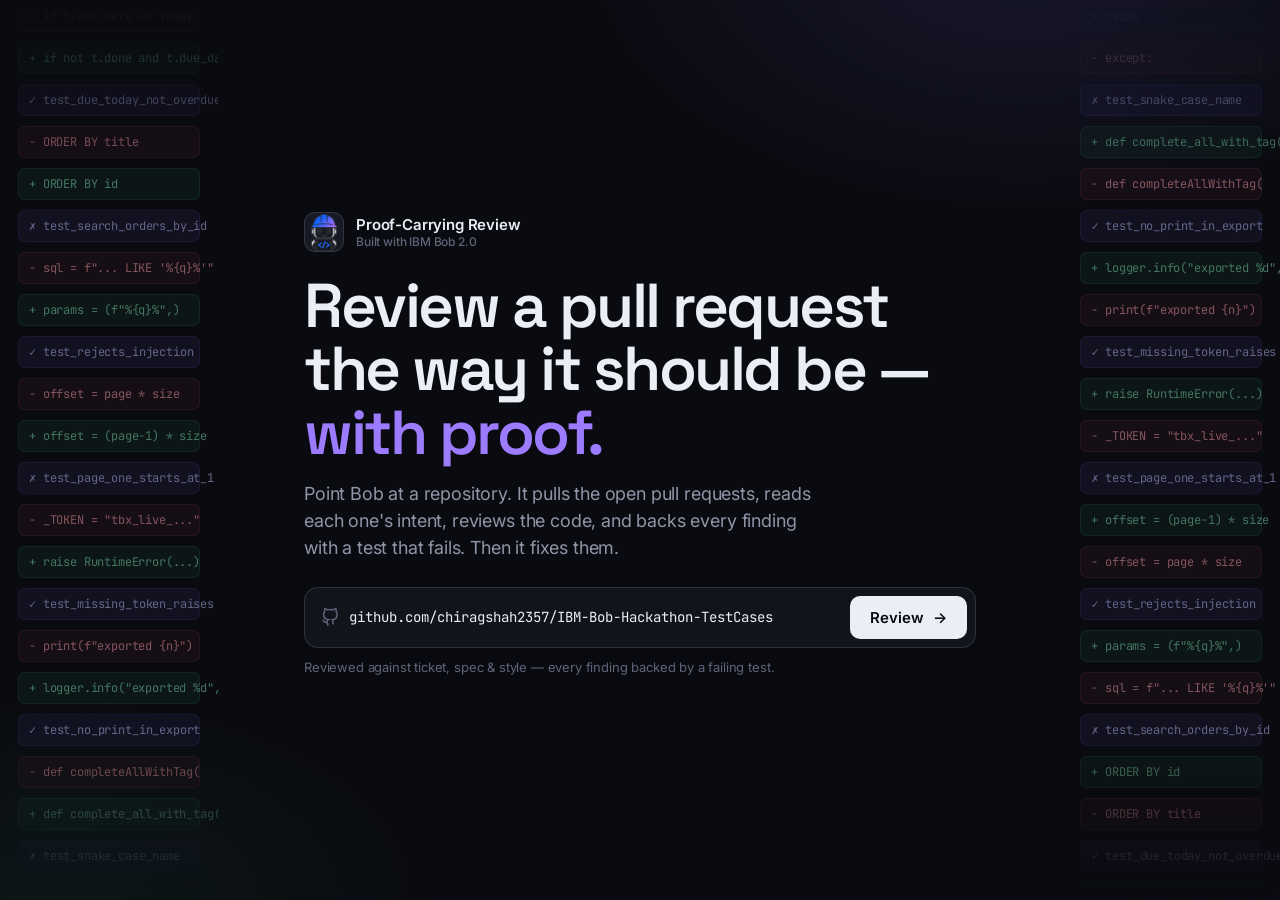
==== commit 6577f25c: "Revert "Reviewboard: playful single-page redesign"" ====
--- a/reviewboard/index.html
+++ b/reviewboard/index.html
@@ -4,153 +4,58 @@
 <meta charset="UTF-8" />
 <meta name="viewport" content="width=device-width, initial-scale=1.0" />
 <title>Proof-Carrying Review</title>
-<meta name="description" content="A pull-request reviewer built on IBM Bob 2.0 that only reports a bug when it can prove it with a failing test." />
 <link rel="preconnect" href="https://fonts.googleapis.com" />
 <link rel="preconnect" href="https://fonts.gstatic.com" crossorigin />
-<link href="https://fonts.googleapis.com/css2?family=Bricolage+Grotesque:opsz,wght@12..96,500;12..96,600;12..96,700;12..96,800&family=JetBrains+Mono:wght@400;600;700&display=swap" rel="stylesheet" />
+<link href="https://fonts.googleapis.com/css2?family=Space+Grotesk:wght@400;500;600;700&family=Inter:wght@400;500;600;700&family=JetBrains+Mono:wght@400;500;600&display=swap" rel="stylesheet" />
 <link rel="stylesheet" href="style.css" />
 </head>
 <body>
+<section id="landing">
+  <div class="fx left"><div class="stream" id="fxL"></div></div>
+  <div class="fx right"><div class="stream" id="fxR"></div></div>
 
-<div class="wrap">
-  <nav class="nav">
-    <a class="brand" href="#top"><img src="assets/bob.png" alt="" />Proof-Carrying Review</a>
-    <div class="links">
-      <a href="#how">How it works</a>
-      <a href="#watch">Watch it</a>
-      <a href="#scores">Scores</a>
-      <a class="gh" href="https://github.com/chiragshah2357/IBM-Bob-2.0-Hackathon" target="_blank" rel="noopener">GitHub ↗</a>
+  <div class="hero">
+    <div class="brandline">
+      <div class="logo"><img src="assets/bob.png" alt="Bob" /></div>
+      <div class="nm">Proof-Carrying Review<small>Built with IBM Bob 2.0</small></div>
     </div>
-  </nav>
 
-  <!-- HERO -->
-  <header class="hero" id="top">
-    <div>
-      <span class="sticker">🤖 Built with IBM Bob 2.0</span>
-      <h1>Code review<br><span class="hl">with receipts.</span></h1>
-      <p class="lead">Bob reads a pull request, hunts for bugs — and <b>only reports one if it can write a test that fails because of it.</b> No proof, no comment. Then it fixes what it can.</p>
-      <div class="ctas">
-        <a class="btn" href="#watch" onclick="playFeatured()"><span class="ico">▶</span> Watch Bob prove it</a>
-        <a class="btn ghost" href="#scores"><span class="ico">🏆</span> See the scores</a>
-      </div>
-      <div class="meta">
-        <span class="sticker" id="heroFound">🐞 — bugs proven</span>
-        <span class="sticker">🧪 every one has a failing test</span>
-      </div>
+    <h1>Review a pull request<br>the way it should be —<br><span class="g">with proof.</span></h1>
+    <p class="sub">Point Bob at a repository. It pulls the open pull requests, reads each one's intent, reviews the code, and backs every finding with a test that fails. Then it fixes them.</p>
+
+    <div class="reviewbox">
+      <svg width="18" height="18" viewBox="0 0 24 24" fill="none" stroke="currentColor" stroke-width="2"><path d="M9 19c-5 1.5-5-2.5-7-3m14 6v-3.87a3.37 3.37 0 0 0-.94-2.61c3.14-.35 6.44-1.54 6.44-7A5.44 5.44 0 0 0 20 4.77 5.07 5.07 0 0 0 19.91 1S18.73.65 16 2.48a13.38 13.38 0 0 0-7 0C6.27.65 5.09 1 5.09 1A5.07 5.07 0 0 0 5 4.77a5.44 5.44 0 0 0-1.5 3.78c0 5.42 3.3 6.61 6.44 7A3.37 3.37 0 0 0 9 21.13V25"/></svg>
+      <input id="repo" value="github.com/chiragshah2357/IBM-Bob-Hackathon-TestCases" spellcheck="false" />
+      <button onclick="go()">Review <span class="arw">→</span></button>
     </div>
-    <div class="stage-art" aria-hidden="true">
-      <div class="blob"></div>
-      <img class="bob" src="assets/bob.png" alt="" />
-      <div class="bubble">“I only report bugs I can prove.”</div>
-      <div class="float f1"><span class="sticker">✗ 1 failed</span></div>
-      <div class="float f2"><span class="sticker">✓ fixed</span></div>
-      <div class="float f3"><span class="sticker">🧪 test_F1.py</span></div>
-    </div>
-  </header>
-</div>
+    <p class="hint">Reviewed against ticket, spec &amp; style — every finding backed by a failing test.</p>
+  </div>
+</section>
+<script>
+function go(){
+  const r=document.getElementById('repo').value.trim();
+  location.href='dashboard.html?repo='+encodeURIComponent(r);
+}
+document.getElementById('repo').addEventListener('keydown',e=>{if(e.key==='Enter')go();});
 
-<div class="marquee" aria-hidden="true"><div class="track" id="marq"></div></div>
-
-<div class="wrap">
-  <!-- HOW IT WORKS -->
-  <section class="sec" id="how">
-    <span class="kicker">How it works</span>
-    <h2>Suspect. Prove. Report.</h2>
-    <p class="sub">Other AI reviewers guess. Bob has to show its work.</p>
-    <div class="steps">
-      <div class="card step reveal">
-        <span class="n">01</span>
-        <div class="big">📖</div>
-        <h3>Read the PR</h3>
-        <p>The code change, plus the ticket, the spec and the style guide it should follow.</p>
-      </div>
-      <div class="card step reveal">
-        <span class="n">02</span>
-        <div class="big">🕵️</div>
-        <h3>Suspect</h3>
-        <p>Four Bob helpers each look for one kind of problem.</p>
-        <div class="chips"><span class="tag spec">spec</span><span class="tag security">bugs &amp; security</span><span class="tag coverage">tests</span><span class="tag style">style</span></div>
-      </div>
-      <div class="card step key reveal">
-        <span class="n">03</span>
-        <div class="big">🧪</div>
-        <h3>Prove it</h3>
-        <p>For every suspicion, Bob writes a test and runs it.</p>
-        <div class="verdicts">
-          <div class="k">✗ Test fails → bug is real, report it</div>
-          <div class="d">✓ Test passes → just a guess, drop it</div>
-        </div>
-      </div>
-    </div>
-    <div class="card bonus reveal">
-      <span class="ico">🔧</span><b>Bonus: Bob fixes it.</b><span>For simple issues it patches the code and re-runs the test until it goes green.</span>
-    </div>
-  </section>
-
-  <!-- WATCH -->
-  <section class="sec" id="watch">
-    <span class="kicker">Watch it</span>
-    <h2>Pick a PR. Watch Bob prove it.</h2>
-    <p class="sub">12 real pull requests with bugs hidden on purpose. Tap one.</p>
-    <div class="truth" id="truth"><span class="e">🧾</span><p id="truthText">Loading…</p></div>
-    <div class="card theatre">
-      <div class="prbar" id="prbar" role="tablist" aria-label="Pull requests"></div>
-      <div id="stage"></div>
-    </div>
-  </section>
-
-  <!-- SCORES -->
-  <section class="sec" id="scores">
-    <span class="kicker">The scores</span>
-    <h2>Proof beats guessing.</h2>
-    <p class="sub">Same 12 PRs, same answer key of planted bugs. <span id="scoreSrc"></span></p>
-    <div class="board">
-      <div class="card podiumcard reveal">
-        <div class="seg" id="seg" role="tablist">
-          <button class="on" data-m="recall">Bugs caught</button>
-          <button data-m="precision">Accuracy</button>
-          <button data-m="trust">Proven</button>
-        </div>
-        <p class="segexpl" id="segExpl"></p>
-        <div class="podium" id="podium"></div>
-      </div>
-      <div class="side">
-        <div class="card alarms reveal">
-          <h3>🚨 False alarms</h3>
-          <p>Comments about bugs that weren’t there. Fewer is better.</p>
-          <div id="alarms"></div>
-        </div>
-        <div class="card sizes reveal">
-          <h3>📏 Big PRs don’t scare Bob</h3>
-          <p>Bugs caught, by size of the change.</p>
-          <div id="sizes"></div>
-          <div class="skey"><span><i style="background:var(--yellow)"></i>Proof-Carrying</span><span><i style="background:var(--lilac)"></i>Bob built-in</span><span><i style="background:var(--sky)"></i>Naive LLM</span></div>
-        </div>
-      </div>
-    </div>
-  </section>
-
-  <!-- ALL PRS -->
-  <section class="sec" id="prs">
-    <span class="kicker">All 12 PRs</span>
-    <h2>The obstacle course.</h2>
-    <p class="sub">Green dots = hidden bugs Bob caught. Tap a card to watch it.</p>
-    <div class="prgrid" id="prgrid"></div>
-  </section>
-</div>
-
-<footer class="foot">
-  <div class="wrap">
-    <img src="assets/bob.png" alt="" />
-    <div><b>Proof-Carrying Review</b><p>IBM Bob 2.0 Hackathon · no failing test, no finding.</p></div>
-    <div class="links">
-      <a class="btn small" href="https://github.com/chiragshah2357/IBM-Bob-2.0-Hackathon" target="_blank" rel="noopener">Source ↗</a>
-      <a class="btn small ghost" href="https://github.com/chiragshah2357/IBM-Bob-Hackathon-TestCases" target="_blank" rel="noopener">Test PRs ↗</a>
-    </div>
-  </div>
-</footer>
-
-<script src="data.js"></script>
-<script src="app.js"></script>
+// side "diff rain" — slow-moving review lines in the gutters
+const LINES=[
+  ['del','- if t.due_date <= today:'],['add','+ if not t.done and t.due_date < today:'],
+  ['test','✓ test_due_today_not_overdue'],['del','- ORDER BY title'],['add','+ ORDER BY id'],
+  ['test','✗ test_search_orders_by_id'],['del','- sql = f"... LIKE \'%{q}%\'"'],['add','+ params = (f"%{q}%",)'],
+  ['test','✓ test_rejects_injection'],['del','- offset = page * size'],['add','+ offset = (page-1) * size'],
+  ['test','✗ test_page_one_starts_at_1'],['del','- _TOKEN = "tbx_live_..."'],['add','+ raise RuntimeError(...)'],
+  ['test','✓ test_missing_token_raises'],['del','- print(f"exported {n}")'],['add','+ logger.info("exported %d", n)'],
+  ['test','✓ test_no_print_in_export'],['del','- def completeAllWithTag('],['add','+ def complete_all_with_tag('],
+  ['test','✗ test_snake_case_name'],['del','- except:'],['add','+ raise'],
+];
+function fill(el,shuffle){
+  const seq = shuffle ? LINES.slice().reverse() : LINES;
+  const rows = seq.concat(seq).map(([c,t])=>`<div class="dline ${c}">${t}</div>`).join('');
+  el.innerHTML=rows;
+}
+fill(document.getElementById('fxL'),false);
+fill(document.getElementById('fxR'),true);
+</script>
 </body>
 </html>
--- a/reviewboard/style.css
+++ b/reviewboard/style.css
@@ -1,268 +1,215 @@
-/* ===== Proof-Carrying Review — bold & playful ===== */
+/* ===== Proof-Carrying Review — refined dark, editorial ===== */
 :root{
-  --paper:#fff7e8;
-  --paper2:#ffefd2;
-  --card:#ffffff;
-  --ink:#17142a;
-  --ink2:#4a4663;
-  --ink3:#8a86a3;
-  --blue:#2f5bff;
-  --purple:#8a3ffc;
-  --yellow:#ffd23f;
-  --pink:#ff5fa8;
-  --mint:#27d39b;
-  --red:#ff4b4b;
-  --orange:#ff8a3d;
-  --sky:#bfe0ff;
-  --lilac:#e3d7ff;
-  --mintsoft:#cdf7e7;
-  --redsoft:#ffe0e0;
-  --yellowsoft:#fff1b8;
-  --b:3px solid var(--ink);
-  --sh:6px 6px 0 var(--ink);
-  --sh-sm:4px 4px 0 var(--ink);
-  --r:22px;
+  --bg:#0a0b10;
+  --surface:#12141c;
+  --surface2:#171a24;
+  --ink:#eceef5; --muted:#9096a8; --faint:#5f6478;
+  --line:rgba(255,255,255,.07);
+  --line2:rgba(255,255,255,.12);
+  --accent:#7c6cff;        /* indigo-violet, single accent */
+  --accent2:#9d7bff;
+  --accent-soft:rgba(124,108,255,.14);
+  --good:#3ecf8e; --good-soft:rgba(62,207,142,.12);
+  --bad:#ff5d73;  --bad-soft:rgba(255,93,115,.10);
+  --gold:#e8b45c;
+  --grad:linear-gradient(120deg,#7c6cff,#9d7bff);
+  --shadow:0 20px 50px -28px rgba(0,0,0,.85);
+  --r:16px;
 }
 *{box-sizing:border-box}
-html{scroll-behavior:smooth}
-body{margin:0;background:var(--paper);color:var(--ink);font-family:'Bricolage Grotesque',system-ui,sans-serif;
-  -webkit-font-smoothing:antialiased;overflow-x:hidden;font-size:17px;line-height:1.5}
-body::before{content:"";position:fixed;inset:0;z-index:-1;pointer-events:none;opacity:.5;
-  background-image:radial-gradient(var(--paper2) 1.4px,transparent 1.4px);background-size:22px 22px}
+html,body{margin:0;height:100%}
+body{
+  font-family:Inter,system-ui,sans-serif;color:var(--ink);background:var(--bg);
+  -webkit-font-smoothing:antialiased;letter-spacing:-.01em;overflow-x:hidden;
+}
+body::before{content:"";position:fixed;inset:0;z-index:-1;pointer-events:none;
+  background:
+    radial-gradient(60% 50% at 80% -5%,rgba(124,108,255,.12),transparent 60%),
+    radial-gradient(50% 40% at 5% 100%,rgba(62,207,142,.06),transparent 60%);}
 .mono{font-family:'JetBrains Mono',ui-monospace,monospace}
-pre,.mono,.marquee,.loc{font-variant-ligatures:none}
-a{color:inherit}
-button{font-family:inherit}
-:focus-visible{outline:3px solid var(--blue);outline-offset:3px;border-radius:8px}
-.wrap{max-width:1140px;margin:0 auto;padding:0 20px}
-
-/* ---------- chunky primitives ---------- */
-.card{background:var(--card);border:var(--b);border-radius:var(--r);box-shadow:var(--sh)}
-.btn{display:inline-flex;align-items:center;gap:10px;border:var(--b);border-radius:16px;background:var(--yellow);color:var(--ink);
-  font-weight:800;font-size:18px;padding:14px 24px;cursor:pointer;box-shadow:var(--sh-sm);text-decoration:none;
-  transition:transform .12s,box-shadow .12s}
-.btn:hover{transform:translate(-2px,-2px);box-shadow:6px 6px 0 var(--ink)}
-.btn:active{transform:translate(3px,3px);box-shadow:1px 1px 0 var(--ink)}
-.btn.ghost{background:var(--card)}
-.btn.small{font-size:15px;padding:9px 16px;border-radius:12px}
-.btn .ico{font-size:20px;line-height:1}
-.sticker{display:inline-flex;align-items:center;gap:6px;border:2.5px solid var(--ink);border-radius:999px;padding:4px 12px;
-  font-weight:800;font-size:13px;background:var(--card);box-shadow:3px 3px 0 var(--ink);white-space:nowrap}
-.tag{display:inline-block;border:2px solid var(--ink);border-radius:9px;padding:1px 9px;font-weight:700;font-size:13px;white-space:nowrap}
-.tag.spec{background:var(--lilac)} .tag.security{background:var(--redsoft)} .tag.bug{background:var(--yellowsoft)}
-.tag.coverage{background:var(--mintsoft)} .tag.style{background:var(--sky)} .tag.clean{background:var(--mint)}
-.sev{font-family:'JetBrains Mono',monospace;font-size:11px;font-weight:700;text-transform:uppercase;letter-spacing:.04em;
-  border-radius:6px;padding:2px 7px;background:var(--ink);color:#fff}
-.sev.high{background:var(--red)} .sev.med{background:var(--orange)} .sev.low{background:var(--ink3)}
-
-/* ---------- nav ---------- */
-.nav{display:flex;align-items:center;gap:12px;padding:18px 0}
-.nav .brand{display:flex;align-items:center;gap:10px;font-weight:800;font-size:18px;text-decoration:none}
-.nav .brand img{width:34px}
-.nav .links{margin-left:auto;display:flex;gap:6px}
-.nav .links a{font-weight:700;font-size:15px;text-decoration:none;padding:8px 12px;border-radius:10px}
-.nav .links a:hover{background:var(--card);box-shadow:inset 0 0 0 2.5px var(--ink)}
-@media(max-width:720px){.nav .links a:not(.gh){display:none}}
-
-/* ---------- hero ---------- */
-.hero{display:grid;grid-template-columns:1.15fr .85fr;gap:30px;align-items:center;padding:34px 0 70px}
-.hero h1{font-size:clamp(46px,7.4vw,92px);line-height:.95;letter-spacing:-.045em;font-weight:800;margin:14px 0 0}
-.hero h1 .hl{background:var(--yellow);border:var(--b);border-radius:18px;padding:0 14px;display:inline-block;transform:rotate(-2deg);
-  box-shadow:var(--sh-sm);margin-top:8px}
-.hero .lead{font-size:clamp(18px,2vw,21px);color:var(--ink2);max-width:560px;margin:26px 0 0;font-weight:500}
-.hero .lead b{color:var(--ink)}
-.hero .ctas{display:flex;gap:14px;flex-wrap:wrap;margin-top:30px}
-.hero .meta{display:flex;gap:10px;flex-wrap:wrap;margin-top:26px}
-.stage-art{position:relative;aspect-ratio:1;max-width:440px;justify-self:center;width:100%}
-.stage-art .blob{position:absolute;inset:7%;border-radius:50%;background:conic-gradient(from 200deg,var(--blue),var(--purple),var(--pink),var(--yellow),var(--blue));
-  border:var(--b);box-shadow:var(--sh);animation:spinslow 30s linear infinite}
-.stage-art .bob{position:absolute;left:50%;top:52%;width:52%;transform:translate(-50%,-50%);filter:drop-shadow(6px 6px 0 var(--ink));
-  animation:bob 3.2s ease-in-out infinite}
-.stage-art .bubble{position:absolute;top:-2%;left:-6%;background:var(--card);border:var(--b);border-radius:20px;padding:12px 16px;
-  font-weight:800;font-size:17px;box-shadow:var(--sh-sm);max-width:230px;line-height:1.25;transform:rotate(-3deg)}
-.stage-art .bubble::after{content:"";position:absolute;bottom:-14px;right:40px;width:22px;height:22px;background:var(--card);
-  border-right:var(--b);border-bottom:var(--b);transform:rotate(45deg)}
-.stage-art .float{position:absolute;animation:floaty 4s ease-in-out infinite}
-.stage-art .f1{right:-2%;top:22%;transform:rotate(6deg)} .stage-art .f1 .sticker{background:var(--red);color:#fff}
-.stage-art .f2{left:-4%;bottom:18%;animation-delay:-1.3s} .stage-art .f2 .sticker{background:var(--mint)}
-.stage-art .f3{right:4%;bottom:2%;animation-delay:-2.4s} .stage-art .f3 .sticker{background:var(--yellow)}
-@keyframes spinslow{to{transform:rotate(360deg)}}
-@keyframes bob{0%,100%{transform:translate(-50%,-50%)}50%{transform:translate(-50%,-56%)}}
-@keyframes floaty{0%,100%{translate:0 0}50%{translate:0 -10px}}
-@media(max-width:860px){.hero{grid-template-columns:1fr;padding-top:10px}.stage-art{max-width:340px;order:-1}}
-
-/* ---------- marquee ---------- */
-.marquee{border-top:var(--b);border-bottom:var(--b);background:var(--ink);color:var(--paper);overflow:hidden;transform:rotate(-1.2deg);margin:0 -20px}
-.marquee .track{display:flex;gap:34px;padding:12px 0;white-space:nowrap;width:max-content;animation:marq 38s linear infinite;
-  font-family:'JetBrains Mono',monospace;font-weight:600;font-size:15px}
-.marquee .fail{color:#ff9d9d} .marquee .pass{color:#7ff0c4} .marquee .dot{color:var(--yellow)}
-@keyframes marq{to{transform:translateX(-50%)}}
-
-/* ---------- sections ---------- */
-section.sec{padding:92px 0 0}
-.kicker{display:inline-block;font-weight:800;font-size:14px;letter-spacing:.06em;text-transform:uppercase;background:var(--pink);color:#fff;
-  border:2.5px solid var(--ink);border-radius:10px;padding:3px 11px;box-shadow:3px 3px 0 var(--ink);transform:rotate(-1.5deg)}
-.sec h2{font-size:clamp(34px,5vw,58px);line-height:1;letter-spacing:-.04em;font-weight:800;margin:18px 0 10px}
-.sec .sub{color:var(--ink2);font-size:19px;max-width:640px;margin:0;font-weight:500}
-
-/* how it works */
-.steps{display:grid;grid-template-columns:repeat(3,1fr);gap:22px;margin-top:38px}
-.step{padding:26px 24px 24px;position:relative}
-.step .big{font-size:44px;line-height:1;width:74px;height:74px;display:grid;place-items:center;border:var(--b);border-radius:20px;box-shadow:var(--sh-sm)}
-.step:nth-child(1) .big{background:var(--sky)} .step:nth-child(2) .big{background:var(--lilac)} .step:nth-child(3) .big{background:var(--yellow)}
-.step .n{position:absolute;top:18px;right:20px;font-family:'JetBrains Mono',monospace;font-weight:700;color:var(--ink3);font-size:15px}
-.step h3{font-size:26px;letter-spacing:-.03em;margin:20px 0 6px;line-height:1.1}
-.step p{margin:0;color:var(--ink2);font-size:16px}
-.step .chips{display:flex;gap:6px;flex-wrap:wrap;margin-top:14px}
-.step.key{background:var(--ink);color:var(--paper)}
-.step.key p{color:#cfcbe6} .step.key .n{color:#8f89b5}
-.verdicts{display:grid;gap:8px;margin-top:16px}
-.verdicts div{display:flex;align-items:center;gap:10px;border:2.5px solid var(--paper);border-radius:12px;padding:8px 12px;font-weight:700;font-size:15px}
-.verdicts .k{background:var(--red);color:#fff;border-color:var(--red)} .verdicts .d{color:#cfcbe6;border-style:dashed;border-color:#6d6891}
-.bonus{margin-top:22px;padding:18px 22px;display:flex;align-items:center;gap:16px;flex-wrap:wrap;background:var(--mintsoft)}
-.bonus .ico{font-size:30px}
-.bonus b{font-size:19px}
-.bonus span{color:var(--ink2);font-size:16px}
-@media(max-width:860px){.steps{grid-template-columns:1fr}}
-
-/* ---------- the proof theatre ---------- */
-.theatre{margin-top:34px;padding:0;overflow:hidden}
-.prbar{display:flex;gap:8px;overflow-x:auto;padding:16px;border-bottom:var(--b);background:var(--paper2);scrollbar-width:thin}
-.prchip{flex:none;border:2.5px solid var(--ink);border-radius:12px;background:var(--card);padding:7px 11px;font-weight:800;cursor:pointer;
-  font-family:'JetBrains Mono',monospace;font-size:14px;display:flex;align-items:center;gap:7px;transition:transform .1s}
-.prchip:hover{transform:translateY(-2px)}
-.prchip .d{width:9px;height:9px;border-radius:50%;background:var(--red);border:1.5px solid var(--ink)}
-.prchip.clean .d{background:var(--mint)}
-.prchip.on{background:var(--ink);color:var(--paper);box-shadow:3px 3px 0 var(--pink)}
-.prhead{display:flex;gap:14px;align-items:flex-start;flex-wrap:wrap;padding:22px 24px 6px}
-.prhead .num{font-family:'JetBrains Mono',monospace;font-weight:700;font-size:15px;color:var(--ink3)}
-.prhead h3{margin:2px 0 4px;font-size:clamp(24px,3vw,32px);letter-spacing:-.03em;line-height:1.1}
-.prhead .desc{color:var(--ink2);font-size:16px;margin:0}
-.prhead .right{margin-left:auto;display:flex;gap:8px;align-items:center;flex-wrap:wrap}
-.prhead .tags{display:flex;gap:6px;flex-wrap:wrap;margin-top:10px}
-.stagebody{display:grid;grid-template-columns:1.1fr .9fr;gap:22px;padding:14px 24px 24px}
-@media(max-width:900px){.stagebody{grid-template-columns:1fr}}
-.panel-t{font-weight:800;font-size:14px;letter-spacing:.05em;text-transform:uppercase;color:var(--ink3);margin:6px 0 10px;display:flex;align-items:center;gap:8px}
-.code{border:var(--b);border-radius:16px;overflow:hidden;background:#1b1830;color:#e6e3f7}
-.code .cbar{display:flex;align-items:center;gap:8px;padding:10px 14px;border-bottom:3px solid var(--ink);background:#262240;
-  font-family:'JetBrains Mono',monospace;font-size:12.5px;color:#a9a4c9}
-.code .cbar i{width:11px;height:11px;border-radius:50%;border:1.5px solid var(--ink);display:inline-block}
-.code .cbar i:nth-child(1){background:var(--red)}.code .cbar i:nth-child(2){background:var(--yellow)}.code .cbar i:nth-child(3){background:var(--mint)}
-.code .cbar span{margin-left:6px;overflow:hidden;text-overflow:ellipsis;white-space:nowrap}
-.code pre{margin:0;padding:10px 0;font-family:'JetBrains Mono',monospace;font-size:13px;line-height:1.65;overflow:auto;max-height:380px}
-.code .ln{display:block;padding:0 14px;white-space:pre}
-.code .ln b{display:inline-block;width:34px;color:#6f6a93;font-weight:400;user-select:none}
-.code .ln.add{background:rgba(39,211,155,.16);color:#9ff5d2}
-.code .ln.del{background:rgba(255,75,75,.16);color:#ffb1b1}
-.code .ln.hit{background:rgba(255,210,63,.2);box-shadow:inset 4px 0 0 var(--yellow)}
-.code .ln.hunk{color:#8f89b5}
-.code .msg{padding:22px 18px;color:#bdb8da;font-size:15px;font-family:'Bricolage Grotesque',sans-serif;line-height:1.5}
-
-/* finding switcher */
-.fnav{display:flex;gap:8px;flex-wrap:wrap;margin-bottom:12px}
-.fbtn{border:2.5px solid var(--ink);border-radius:11px;background:var(--card);padding:6px 11px;font-weight:800;font-size:14px;cursor:pointer;
-  display:flex;gap:7px;align-items:center}
-.fbtn.on{background:var(--yellow);box-shadow:3px 3px 0 var(--ink)}
-.claim{font-size:21px;font-weight:800;letter-spacing:-.02em;line-height:1.2;margin:4px 0 6px}
-.loc{font-family:'JetBrains Mono',monospace;font-size:13px;color:var(--ink3)}
-.loc a{text-decoration:none}.loc a:hover{color:var(--blue)}
-
-/* proof steps (animated) */
-.proofs{display:grid;gap:10px;margin-top:16px}
-.pf{display:flex;gap:12px;align-items:flex-start;border:2.5px solid var(--ink);border-radius:14px;padding:11px 13px;background:var(--card);
-  opacity:.25;transform:translateY(6px);transition:opacity .35s,transform .35s}
-.pf.go{opacity:1;transform:none}
-.pf .e{font-size:22px;line-height:1;width:38px;height:38px;display:grid;place-items:center;border:2.5px solid var(--ink);border-radius:11px;flex:none;background:var(--paper2)}
-.pf .t{font-weight:800;font-size:16px;line-height:1.25}
-.pf .s{color:var(--ink2);font-size:14px;margin-top:2px;overflow-wrap:anywhere}
-.pf.fail .e{background:var(--red);color:#fff} .pf.pass .e{background:var(--mint)}
-.pf pre{margin:8px 0 0;font-family:'JetBrains Mono',monospace;font-size:12px;background:var(--paper2);border-radius:9px;padding:8px 10px;white-space:pre-wrap;max-height:150px;overflow:auto}
-.pf .mini{font-family:'JetBrains Mono',monospace;font-size:12px}
-.stamp{display:inline-block;margin-top:8px;border:3.5px solid currentColor;border-radius:10px;padding:2px 12px;font-weight:800;font-size:20px;
-  letter-spacing:.06em;transform:rotate(-5deg) scale(1.6);opacity:0;transition:transform .3s cubic-bezier(.3,1.6,.5,1),opacity .2s}
-.pf.go .stamp{transform:rotate(-5deg) scale(1);opacity:1}
-.stamp.red{color:var(--red)} .stamp.green{color:#0fa877}
-.playrow{display:flex;gap:10px;align-items:center;flex-wrap:wrap;margin-top:16px}
-.demo-note{font-size:13px;color:var(--ink2);font-weight:600}
-.cleanbox{border:var(--b);border-radius:18px;background:var(--mintsoft);padding:26px;text-align:center}
-.cleanbox .e{font-size:54px}
-.cleanbox b{display:block;font-size:24px;letter-spacing:-.02em;margin-top:6px}
-.cleanbox p{color:var(--ink2);margin:6px 0 0}
-
-/* ---------- scoreboard ---------- */
-.board{display:grid;grid-template-columns:1.2fr .8fr;gap:22px;margin-top:34px}
-@media(max-width:900px){.board{grid-template-columns:1fr}}
-.podiumcard{padding:22px 22px 0;overflow:hidden}
-.seg{display:inline-flex;border:var(--b);border-radius:14px;overflow:hidden;background:var(--card)}
-.seg button{border:0;background:none;padding:9px 16px;font-weight:800;font-size:15px;cursor:pointer;border-right:2.5px solid var(--ink)}
-.seg button:last-child{border-right:0}
-.seg button.on{background:var(--ink);color:var(--paper)}
-.segexpl{color:var(--ink2);font-size:14.5px;margin:10px 0 0;min-height:22px}
-.podium{display:grid;grid-template-columns:1fr 1fr 1fr;align-items:end;gap:14px;height:330px;margin-top:22px}
-.pod{display:flex;flex-direction:column;align-items:center;justify-content:flex-end;height:100%}
-.pod .who{font-weight:800;font-size:16px;text-align:center;line-height:1.15;margin-bottom:8px}
-.pod .who small{display:block;font-weight:600;color:var(--ink3);font-size:12.5px}
-.pod .medal{font-size:34px;line-height:1;margin-bottom:6px}
-.pod .col{width:100%;border:var(--b);border-bottom:0;border-radius:16px 16px 0 0;display:flex;justify-content:center;padding-top:12px;
-  height:0;transition:height .9s cubic-bezier(.3,1.3,.5,1);min-height:52px}
-.pod .col b{font-size:clamp(26px,3.4vw,40px);letter-spacing:-.04em;line-height:1}
-.pod.p1 .col{background:var(--yellow)} .pod.p2 .col{background:var(--lilac)} .pod.p3 .col{background:var(--sky)}
-.side{display:grid;gap:22px;align-content:start}
-.alarms{padding:22px}
-.alarms h3,.sizes h3{margin:0 0 4px;font-size:22px;letter-spacing:-.02em}
-.alarms p,.sizes p{margin:0 0 14px;color:var(--ink2);font-size:14.5px}
-.arow{display:grid;grid-template-columns:118px 1fr;gap:10px;align-items:center;padding:8px 0;border-top:2px dashed #e6dcc6}
-.arow .nm{font-weight:800;font-size:14.5px}
-.arow .sirens{font-size:18px;letter-spacing:1px;line-height:1.3;overflow-wrap:anywhere}
-.arow .zero{font-weight:700;color:#0fa877}
-.sizes{padding:22px}
-.srow{display:grid;grid-template-columns:62px 1fr;gap:10px;align-items:center;margin:10px 0}
-.srow .lb{font-weight:800;font-size:14px}
-.srow .lb small{display:block;color:var(--ink3);font-weight:600;font-size:11px}
-.sbars{display:grid;gap:4px}
-.sbar{height:14px;border:2px solid var(--ink);border-radius:6px;background:var(--paper2);overflow:hidden;position:relative}
-.sbar i{position:absolute;inset:0 auto 0 0;width:0;transition:width .9s cubic-bezier(.3,1,.5,1)}
-.sbar.ours i{background:var(--yellow)} .sbar.bob i{background:var(--lilac)} .sbar.naive i{background:var(--sky)}
-.sbar span{position:absolute;right:6px;top:-2px;font-family:'JetBrains Mono',monospace;font-size:11px;font-weight:700}
-.skey{display:flex;gap:14px;flex-wrap:wrap;font-size:13px;font-weight:700;margin-top:10px}
-.skey i{display:inline-block;width:12px;height:12px;border:2px solid var(--ink);border-radius:4px;vertical-align:-1px;margin-right:5px}
-
-/* ---------- all PRs grid ---------- */
-.prgrid{display:grid;grid-template-columns:repeat(auto-fill,minmax(250px,1fr));gap:18px;margin-top:34px}
-.prcard{padding:18px;cursor:pointer;text-align:left;font:inherit;color:inherit;display:flex;flex-direction:column;gap:8px;transition:transform .12s,box-shadow .12s}
-.prcard:hover{transform:translate(-3px,-3px);box-shadow:9px 9px 0 var(--ink)}
-.prcard .top{display:flex;align-items:center;gap:8px}
-.prcard .top .num{font-family:'JetBrains Mono',monospace;font-weight:700;font-size:14px}
-.prcard .top .sz{margin-left:auto;font-family:'JetBrains Mono',monospace;font-size:12px;font-weight:700;border:2px solid var(--ink);border-radius:7px;padding:0 6px}
-.prcard h4{margin:0;font-size:19px;letter-spacing:-.02em;line-height:1.2}
-.prcard .tags{display:flex;gap:5px;flex-wrap:wrap}
-.prcard .caught{margin-top:auto;padding-top:6px;display:flex;align-items:center;gap:8px;font-weight:700;font-size:14px;color:var(--ink2)}
-.pips{display:flex;gap:4px}
-.pips i{width:14px;height:14px;border-radius:50%;border:2px solid var(--ink);background:var(--card)}
-.pips i.on{background:var(--mint)}
-.src{font-size:11px;font-weight:800;letter-spacing:.04em;text-transform:uppercase;border-radius:6px;padding:1px 7px;border:2px solid var(--ink)}
-.src.demo{background:var(--yellowsoft)} .src.real{background:var(--mint)}
-
-/* ---------- honesty banner ---------- */
-.truth{display:flex;gap:14px;align-items:center;flex-wrap:wrap;margin-top:24px;padding:14px 18px;border:2.5px dashed var(--ink);border-radius:16px;background:var(--card)}
-.truth .e{font-size:24px}
-.truth p{margin:0;font-size:15px;color:var(--ink2);flex:1;min-width:240px}
-.truth b{color:var(--ink)}
-.truth.live{border-style:solid;background:var(--mintsoft)}
-
-/* ---------- footer ---------- */
-.foot{margin-top:110px;background:var(--ink);color:var(--paper);border-top:var(--b)}
-.foot .wrap{display:flex;gap:24px;align-items:center;flex-wrap:wrap;padding-top:40px;padding-bottom:40px}
-.foot img{width:54px}
-.foot b{font-size:22px;letter-spacing:-.02em}
-.foot p{margin:2px 0 0;color:#b7b2d6;font-size:15px}
-.foot .links{margin-left:auto;display:flex;gap:10px;flex-wrap:wrap}
-.foot .btn{box-shadow:4px 4px 0 var(--pink)}
-
-.reveal{opacity:0;transform:translateY(24px);transition:opacity .6s,transform .6s cubic-bezier(.2,.8,.2,1)}
-.reveal.in{opacity:1;transform:none}
-
-@media (prefers-reduced-motion:reduce){
-  *,*::before,*::after{animation:none!important;transition-duration:.01ms!important}
-  .reveal{opacity:1;transform:none}
-}
+.display{font-family:'Space Grotesk',Inter,sans-serif;letter-spacing:-.03em}
+
+.panel{background:var(--surface);border:1px solid var(--line);border-radius:var(--r);box-shadow:var(--shadow)}
+
+/* ---------------- LANDING ---------------- */
+#landing{min-height:100vh;display:grid;place-items:center;overflow:hidden}
+.hero{width:100%;max-width:720px;padding:32px 24px;animation:rise .7s cubic-bezier(.2,.8,.2,1)}
+.brandline{display:flex;align-items:center;gap:12px;margin-bottom:22px}
+.brandline .logo{width:40px;height:40px;border-radius:11px;background:var(--surface2);border:1px solid var(--line2);display:grid;place-items:center}
+.brandline .logo img{width:26px}
+.brandline .nm{font-weight:600;font-size:15px}
+.brandline .nm small{display:block;color:var(--faint);font-size:12px;font-weight:500}
+.brandline .tag{margin-left:auto;font-size:12px;color:var(--muted);border:1px solid var(--line);padding:6px 12px;border-radius:999px}
+h1{font-family:'Space Grotesk',sans-serif;font-size:clamp(38px,6.4vw,62px);line-height:1.02;font-weight:600;
+  letter-spacing:-.04em;margin:0}
+h1 .g{color:var(--accent2)}
+.sub{color:var(--muted);font-size:clamp(15px,2.1vw,18px);margin:16px 0 0;max-width:520px;line-height:1.5;font-weight:400}
+.reviewbox{margin-top:26px;display:flex;gap:10px;background:var(--surface);border:1px solid var(--line2);
+  border-radius:14px;padding:8px 8px 8px 16px;align-items:center;box-shadow:var(--shadow)}
+.reviewbox svg{flex:none;color:var(--faint)}
+.reviewbox input{flex:1;background:none;border:0;outline:none;color:var(--ink);font-family:'JetBrains Mono',monospace;
+  font-size:14px;padding:10px 0}
+.reviewbox input::placeholder{color:var(--faint)}
+.reviewbox button{border:0;cursor:pointer;font-family:inherit;font-weight:600;font-size:15px;color:#fff;
+  padding:12px 22px;border-radius:10px;background:var(--grad);transition:filter .15s,transform .15s;white-space:nowrap}
+.reviewbox button:hover{filter:brightness(1.08);transform:translateY(-1px)}
+.hint{margin-top:11px;color:var(--faint);font-size:13px}
+.hint b{color:var(--muted);font-weight:600}
+@keyframes rise{from{opacity:0;transform:translateY(18px)}to{opacity:1;transform:none}}
+
+/* ---------------- DASHBOARD ---------------- */
+#dash{padding:20px clamp(14px,4vw,36px) 80px;max-width:1080px;margin:0 auto}
+.top{display:flex;align-items:center;gap:14px;margin:4px 0 22px}
+.top .mini{width:44px;height:44px;border-radius:12px;background:var(--surface2);border:1px solid var(--line2);display:grid;place-items:center}
+.top .mini img{width:28px}
+.top .repo{font-family:'JetBrains Mono',monospace;font-size:13px;color:var(--muted)}
+.top .repo b{color:var(--ink);font-weight:600}
+.top h2{margin:0;font-family:'Space Grotesk',sans-serif;font-size:19px;font-weight:600;letter-spacing:-.02em}
+.top .actions{margin-left:auto;display:flex;gap:10px}
+.btn{border:1px solid var(--line2);background:var(--surface2);color:var(--ink);font-family:inherit;font-weight:600;
+  font-size:14px;padding:11px 18px;border-radius:11px;cursor:pointer;transition:.15s;text-decoration:none;display:inline-flex;align-items:center;gap:8px}
+.btn:hover{border-color:var(--accent);color:#fff}
+.btn.primary{border:0;background:var(--grad);color:#fff}
+.btn.primary:hover{filter:brightness(1.08)}
+.btn:disabled{opacity:.5;cursor:default}
+
+/* stage: pulling */
+.stage-note{display:flex;align-items:center;gap:12px;color:var(--muted);font-size:14px;margin:8px 2px 18px}
+.spinner{width:18px;height:18px;border-radius:50%;border:2px solid var(--line2);border-top-color:var(--accent);animation:spin .8s linear infinite}
+@keyframes spin{to{transform:rotate(360deg)}}
+
+/* run bar */
+#runbar{display:none;margin:6px 0 4px}
+#runbar.show{display:block;animation:rise .35s}
+.bar{height:8px;border-radius:999px;background:var(--surface2);overflow:hidden;border:1px solid var(--line)}
+.bar>i{display:block;height:100%;width:0;background:var(--grad);border-radius:999px;transition:width .35s cubic-bezier(.3,.9,.3,1)}
+.runmeta{display:flex;justify-content:space-between;font-size:13px;color:var(--muted);margin-top:10px;font-weight:500}
+.runmeta .live{color:var(--ink)}
+
+/* section headers */
+.sec{font-family:'Space Grotesk',sans-serif;font-size:15px;font-weight:600;margin:30px 2px 3px;letter-spacing:-.01em}
+.sec-sub{color:var(--muted);font-size:13px;margin:0 2px 14px}
+
+#results{display:none}
+#results.show{display:block}
+.reveal{opacity:0;transform:translateY(14px);animation:pop .55s forwards}
+.reveal:nth-child(2){animation-delay:.08s}.reveal:nth-child(3){animation-delay:.16s}.reveal:nth-child(4){animation-delay:.24s}
+@keyframes pop{to{opacity:1;transform:none}}
+
+.row{display:grid;grid-template-columns:repeat(4,1fr);gap:14px}
+@media(max-width:880px){.row{grid-template-columns:repeat(2,1fr)}}
+.tile{padding:18px 20px}
+.tile h3{margin:0 0 12px;font-size:12px;font-weight:600;color:var(--muted);letter-spacing:.02em}
+.tile .metric{font-family:'Space Grotesk',sans-serif;font-size:42px;font-weight:600;letter-spacing:-.04em;line-height:1}
+.tile .metric .u{font-size:17px;color:var(--muted);font-weight:600;margin-left:1px}
+.tile .delta{font-size:12px;font-weight:600;margin-top:10px;color:var(--good)}
+.tile .delta.flat{color:var(--muted)}
+
+/* leaderboard */
+.lb{padding:6px 6px 2px}
+table{width:100%;border-collapse:collapse}
+th,td{text-align:left;padding:13px 12px;font-size:14px;border-bottom:1px solid var(--line)}
+th{color:var(--faint);font-weight:600;font-size:11px;letter-spacing:.04em;text-transform:uppercase}
+tr:last-child td{border-bottom:0}
+tr.win td{background:rgba(232,180,92,.05)}
+.who{display:inline-flex;align-items:center;gap:9px;font-weight:600}
+.who .dot{width:9px;height:9px;border-radius:3px}
+.who.ours .dot{background:var(--accent)} .who.bob .dot{background:#6f6a99} .who.naive .dot{background:#454a63}
+.who .crown{color:var(--gold);font-size:12px}
+.barcell{display:flex;align-items:center;gap:11px}
+.barcell .track{flex:1;height:7px;border-radius:999px;background:var(--surface2);overflow:hidden}
+.barcell .track>i{display:block;height:100%;border-radius:999px}
+.num{font-variant-numeric:tabular-nums;font-weight:600;min-width:44px;text-align:right;font-family:'JetBrains Mono',monospace;font-size:13px}
+
+/* chart */
+.chart{padding:24px 20px 12px;display:flex;gap:20px;align-items:flex-end;justify-content:space-around;min-height:220px}
+.grp{flex:1;display:flex;flex-direction:column;align-items:center;gap:12px}
+.bars{display:flex;gap:9px;align-items:flex-end;height:150px}
+.gb{width:24px;border-radius:6px 6px 2px 2px;position:relative;transition:height .8s cubic-bezier(.3,.9,.3,1)}
+.gb.ours{background:var(--grad)} .gb.bob{background:#6f6a99} .gb.naive{background:#3c415a}
+.gb .v{position:absolute;top:-20px;left:50%;transform:translateX(-50%);font-size:12px;font-weight:600;color:var(--muted);font-family:'JetBrains Mono',monospace}
+.grp .lab{font-weight:600;font-size:14px;text-align:center}
+.grp .lab small{display:block;color:var(--faint);font-weight:500;font-size:11px;margin-top:2px}
+.legend{display:flex;gap:18px;justify-content:center;padding:4px 0 14px}
+.legend span{display:inline-flex;align-items:center;gap:8px;font-size:12px;color:var(--muted);font-weight:500}
+.legend i{width:11px;height:11px;border-radius:3px}
+
+/* PR list + drill-down */
+.prlist{display:grid;gap:10px}
+.pr{border:1px solid var(--line);border-radius:14px;overflow:hidden;background:var(--surface)}
+.pr .head{display:flex;align-items:center;gap:14px;padding:15px 18px;cursor:pointer;transition:background .15s}
+.pr .head:hover{background:var(--surface2)}
+.pr .id{font-family:'JetBrains Mono',monospace;font-weight:600;color:var(--accent2);min-width:42px;font-size:14px}
+.pr .meta{flex:1;min-width:0}
+.pr .name{font-weight:600;font-size:15px}
+.pr .desc{color:var(--muted);font-size:13px;margin-top:2px;white-space:nowrap;overflow:hidden;text-overflow:ellipsis}
+.pr .tags{display:flex;gap:6px;flex-wrap:wrap}
+.tag{font-size:11px;font-weight:600;padding:4px 9px;border-radius:7px}
+.tag.spec{background:var(--accent-soft);color:#c3bcff}
+.tag.security{background:var(--bad-soft);color:#ffb3bd}
+.tag.bug{background:rgba(232,180,92,.12);color:#f0cd90}
+.tag.style{background:rgba(255,255,255,.06);color:var(--muted)}
+.tag.coverage{background:var(--good-soft);color:#9ff0cb}
+.tag.clean{background:var(--good-soft);color:#9ff0cb}
+.pr .cnt{font-family:'JetBrains Mono',monospace;font-weight:600;font-size:14px;min-width:42px;text-align:right}
+.pr .cnt .ok{color:var(--good)} .pr .cnt.zero{color:var(--faint)} .pr .cnt.pending{color:var(--faint)}
+.pr .chev{color:var(--faint);transition:transform .2s;font-size:11px}
+.pr.open .chev{transform:rotate(90deg)}
+.pr .body{display:none;padding:2px 18px 16px;border-top:1px solid var(--line)}
+.pr.open .body{display:block;animation:rise .3s}
+.finding{border:1px solid var(--line);border-radius:11px;padding:15px;margin-top:12px;background:var(--surface2)}
+.finding .fh{display:flex;align-items:center;gap:9px;flex-wrap:wrap}
+.finding .fid{font-family:'JetBrains Mono',monospace;font-weight:600;color:var(--accent2);font-size:13px}
+.sev{font-size:10px;font-weight:700;padding:3px 8px;border-radius:6px;letter-spacing:.03em;text-transform:uppercase}
+.sev.high{background:var(--bad-soft);color:#ffb3bd} .sev.med{background:rgba(232,180,92,.14);color:#f0cd90} .sev.low{background:rgba(255,255,255,.06);color:var(--muted)}
+.finding .claim{font-weight:500;margin:9px 0 4px;font-size:14px}
+.finding .loc{font-family:'JetBrains Mono',monospace;font-size:12px;color:var(--faint)}
+.code{margin-top:11px;border-radius:9px;border:1px solid var(--line);overflow:hidden;background:#0b0c14}
+.code .cbar{display:flex;align-items:center;gap:8px;padding:8px 12px;border-bottom:1px solid var(--line)}
+.code .cbar .fn{font-family:'JetBrains Mono',monospace;font-size:12px;color:var(--faint)}
+.code pre{margin:0;padding:12px 14px;font-family:'JetBrains Mono',monospace;font-size:12.5px;line-height:1.6;color:#cdd2ec;overflow:auto}
+.runrow{display:flex;align-items:center;gap:10px;margin-top:12px;flex-wrap:wrap}
+.tbtn{border:1px solid var(--line2);background:var(--surface);color:var(--ink);font-family:inherit;font-weight:600;
+  font-size:13px;padding:9px 15px;border-radius:9px;cursor:pointer;display:inline-flex;align-items:center;gap:7px;transition:.15s}
+.tbtn:hover{border-color:var(--accent)}
+.tbtn.fix{background:var(--good-soft);border-color:rgba(62,207,142,.35);color:#a6f0d0}
+.tbtn:disabled{opacity:.6;cursor:default}
+.status{font-weight:600;font-size:13px;display:none;align-items:center;gap:7px}
+.status.show{display:inline-flex;animation:rise .3s}
+.status.fail{color:var(--bad)} .status.pass{color:var(--good)}
+.out{display:none;margin-top:10px;border-radius:9px;overflow:hidden;border:1px solid var(--line)}
+.out.show{display:block;animation:rise .3s}
+.out pre{margin:0;padding:11px 14px;font-family:'JetBrains Mono',monospace;font-size:12px;line-height:1.55;white-space:pre-wrap}
+.out.fail pre{background:var(--bad-soft);color:#ffbcc6;border-left:2px solid var(--bad)}
+.out.pass pre{background:var(--good-soft);color:#a6f0d0;border-left:2px solid var(--good)}
+.muted{color:var(--muted)}
+
+/* ---------- landing side motion + refined button ---------- */
+#landing{position:relative}
+.fx{position:fixed;top:0;bottom:0;width:clamp(140px,17vw,300px);overflow:hidden;z-index:0;pointer-events:none;
+  opacity:.5;-webkit-mask:linear-gradient(180deg,transparent,#000 18%,#000 82%,transparent);
+  mask:linear-gradient(180deg,transparent,#000 18%,#000 82%,transparent)}
+.fx.left{left:0} .fx.right{right:0}
+.fx .stream{display:flex;flex-direction:column;gap:10px;padding:0 18px;animation:streamUp 26s linear infinite}
+.fx.right .stream{animation-duration:34s;animation-direction:reverse}
+@keyframes streamUp{from{transform:translateY(0)}to{transform:translateY(-50%)}}
+.dline{font-family:'JetBrains Mono',monospace;font-size:12px;line-height:1.5;white-space:nowrap;
+  padding:6px 10px;border-radius:7px;border:1px solid var(--line);background:rgba(255,255,255,.02);color:var(--faint)}
+.dline.add{color:#7fe0b0;border-color:rgba(62,207,142,.18);background:var(--good-soft)}
+.dline.del{color:#ff9fab;border-color:rgba(255,93,115,.18);background:var(--bad-soft)}
+.dline.test{color:#c3bcff;border-color:rgba(124,108,255,.18);background:var(--accent-soft)}
+.hero{position:relative;z-index:2}
+@media(max-width:960px){.fx{display:none}}
+
+/* refined review button (not a generic gradient pill) */
+.reviewbox button{background:var(--ink);color:#0a0b10;border-radius:10px;font-weight:600;padding:12px 20px;
+  display:inline-flex;align-items:center;gap:9px}
+.reviewbox button:hover{filter:none;background:#fff;transform:none}
+.reviewbox button .arw{display:inline-flex;transition:transform .18s}
+.reviewbox button:hover .arw{transform:translateX(4px)}
+
+/* progressive PR card appearance during "pull" */
+@keyframes prIn{from{opacity:0;transform:translateY(10px)}to{opacity:1;transform:none}}
+.pr.fresh{animation:prIn .34s cubic-bezier(.2,.8,.2,1) both}
+.stage-note.done{color:var(--good)}
+.stage-note .count{color:var(--ink);font-weight:600}
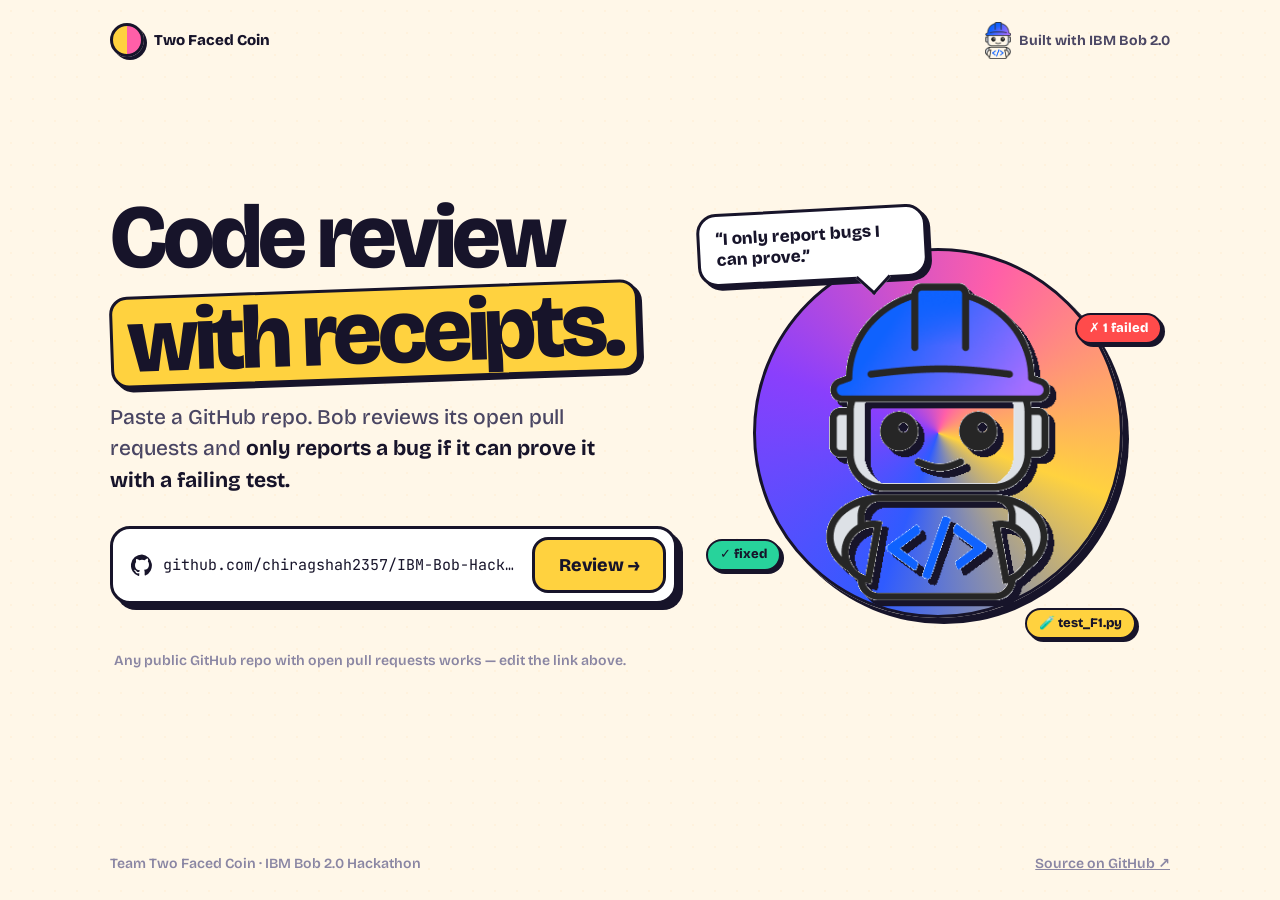
==== commit b55fd108: "feat(reviewboard): homepage + review page - Homepage: team name, editable GitHub repo link and a Rev" ====
--- a/reviewboard/index.html
+++ b/reviewboard/index.html
@@ -3,59 +3,64 @@
 <head>
 <meta charset="UTF-8" />
 <meta name="viewport" content="width=device-width, initial-scale=1.0" />
-<title>Proof-Carrying Review</title>
+<title>Proof-Carrying Review · Two Faced Coin</title>
+<meta name="description" content="Point IBM Bob at a GitHub repo. It reviews the open pull requests and only reports bugs it can prove with a failing test." />
 <link rel="preconnect" href="https://fonts.googleapis.com" />
 <link rel="preconnect" href="https://fonts.gstatic.com" crossorigin />
-<link href="https://fonts.googleapis.com/css2?family=Space+Grotesk:wght@400;500;600;700&family=Inter:wght@400;500;600;700&family=JetBrains+Mono:wght@400;500;600&display=swap" rel="stylesheet" />
+<link href="https://fonts.googleapis.com/css2?family=Bricolage+Grotesque:opsz,wght@12..96,500;12..96,600;12..96,700;12..96,800&family=JetBrains+Mono:wght@400;600;700&display=swap" rel="stylesheet" />
 <link rel="stylesheet" href="style.css" />
 </head>
 <body>
-<section id="landing">
-  <div class="fx left"><div class="stream" id="fxL"></div></div>
-  <div class="fx right"><div class="stream" id="fxR"></div></div>
+<div class="wrap home">
+  <div class="top">
+    <span class="team"><span class="coin" aria-hidden="true"></span>Two Faced Coin</span>
+    <span class="brand"><img src="assets/bob.png" alt="" />Built with IBM Bob 2.0</span>
+  </div>
 
-  <div class="hero">
-    <div class="brandline">
-      <div class="logo"><img src="assets/bob.png" alt="Bob" /></div>
-      <div class="nm">Proof-Carrying Review<small>Built with IBM Bob 2.0</small></div>
+  <main>
+    <div>
+      <h1>Code review<br><span class="hl">with receipts.</span></h1>
+      <p class="lead">Paste a GitHub repo. Bob reviews its open pull requests and <b>only reports a bug if it can prove it with a failing test.</b></p>
+
+      <form class="repobox" id="form" autocomplete="off">
+        <svg width="22" height="22" viewBox="0 0 24 24" fill="currentColor" aria-hidden="true"><path d="M12 .5a12 12 0 0 0-3.8 23.4c.6.1.8-.3.8-.6v-2.2c-3.3.7-4-1.4-4-1.4-.6-1.4-1.4-1.8-1.4-1.8-1.1-.7.1-.7.1-.7 1.2.1 1.9 1.2 1.9 1.2 1.1 1.8 2.8 1.3 3.5 1 .1-.8.4-1.3.8-1.6-2.7-.3-5.5-1.3-5.5-5.9 0-1.3.5-2.4 1.2-3.2-.1-.3-.5-1.5.1-3.2 0 0 1-.3 3.3 1.2a11.5 11.5 0 0 1 6 0C17.3 4.7 18.3 5 18.3 5c.7 1.7.2 2.9.1 3.2.8.8 1.2 1.9 1.2 3.2 0 4.6-2.8 5.6-5.5 5.9.4.4.8 1.1.8 2.2v3.3c0 .3.2.7.8.6A12 12 0 0 0 12 .5z"/></svg>
+        <input id="repo" aria-label="GitHub repository" spellcheck="false" value="github.com/chiragshah2357/IBM-Bob-Hackathon-TestCases" />
+        <button class="btn" type="submit">Review →</button>
+      </form>
+      <p class="err" id="err" role="alert"></p>
+      <p class="hint">Any public GitHub repo with open pull requests works — edit the link above.</p>
     </div>
 
-    <h1>Review a pull request<br>the way it should be —<br><span class="g">with proof.</span></h1>
-    <p class="sub">Point Bob at a repository. It pulls the open pull requests, reads each one's intent, reviews the code, and backs every finding with a test that fails. Then it fixes them.</p>
+    <div class="art" aria-hidden="true">
+      <div class="blob"></div>
+      <img class="bob" src="assets/bob.png" alt="" />
+      <div class="bubble">“I only report bugs I can prove.”</div>
+      <div class="float f1"><span class="sticker">✗ 1 failed</span></div>
+      <div class="float f2"><span class="sticker">✓ fixed</span></div>
+      <div class="float f3"><span class="sticker">🧪 test_F1.py</span></div>
+    </div>
+  </main>
 
-    <div class="reviewbox">
-      <svg width="18" height="18" viewBox="0 0 24 24" fill="none" stroke="currentColor" stroke-width="2"><path d="M9 19c-5 1.5-5-2.5-7-3m14 6v-3.87a3.37 3.37 0 0 0-.94-2.61c3.14-.35 6.44-1.54 6.44-7A5.44 5.44 0 0 0 20 4.77 5.07 5.07 0 0 0 19.91 1S18.73.65 16 2.48a13.38 13.38 0 0 0-7 0C6.27.65 5.09 1 5.09 1A5.07 5.07 0 0 0 5 4.77a5.44 5.44 0 0 0-1.5 3.78c0 5.42 3.3 6.61 6.44 7A3.37 3.37 0 0 0 9 21.13V25"/></svg>
-      <input id="repo" value="github.com/chiragshah2357/IBM-Bob-Hackathon-TestCases" spellcheck="false" />
-      <button onclick="go()">Review <span class="arw">→</span></button>
-    </div>
-    <p class="hint">Reviewed against ticket, spec &amp; style — every finding backed by a failing test.</p>
-  </div>
-</section>
+  <footer>
+    <span>Team Two Faced Coin · IBM Bob 2.0 Hackathon</span>
+    <a href="https://github.com/chiragshah2357/IBM-Bob-2.0-Hackathon" target="_blank" rel="noopener">Source on GitHub ↗</a>
+  </footer>
+</div>
+
 <script>
-function go(){
-  const r=document.getElementById('repo').value.trim();
-  location.href='dashboard.html?repo='+encodeURIComponent(r);
+// Accepts "owner/repo", "github.com/owner/repo" or a full https URL.
+function parseRepo(v){
+  const m = v.trim().replace(/^https?:\/\//,'').replace(/^www\./,'').replace(/\.git$/,'').replace(/\/+$/,'')
+    .match(/^(?:github\.com\/)?([\w.-]+)\/([\w.-]+)/);
+  return m ? m[1] + '/' + m[2] : null;
 }
-document.getElementById('repo').addEventListener('keydown',e=>{if(e.key==='Enter')go();});
-
-// side "diff rain" — slow-moving review lines in the gutters
-const LINES=[
-  ['del','- if t.due_date <= today:'],['add','+ if not t.done and t.due_date < today:'],
-  ['test','✓ test_due_today_not_overdue'],['del','- ORDER BY title'],['add','+ ORDER BY id'],
-  ['test','✗ test_search_orders_by_id'],['del','- sql = f"... LIKE \'%{q}%\'"'],['add','+ params = (f"%{q}%",)'],
-  ['test','✓ test_rejects_injection'],['del','- offset = page * size'],['add','+ offset = (page-1) * size'],
-  ['test','✗ test_page_one_starts_at_1'],['del','- _TOKEN = "tbx_live_..."'],['add','+ raise RuntimeError(...)'],
-  ['test','✓ test_missing_token_raises'],['del','- print(f"exported {n}")'],['add','+ logger.info("exported %d", n)'],
-  ['test','✓ test_no_print_in_export'],['del','- def completeAllWithTag('],['add','+ def complete_all_with_tag('],
-  ['test','✗ test_snake_case_name'],['del','- except:'],['add','+ raise'],
-];
-function fill(el,shuffle){
-  const seq = shuffle ? LINES.slice().reverse() : LINES;
-  const rows = seq.concat(seq).map(([c,t])=>`<div class="dline ${c}">${t}</div>`).join('');
-  el.innerHTML=rows;
-}
-fill(document.getElementById('fxL'),false);
-fill(document.getElementById('fxR'),true);
+document.getElementById('form').addEventListener('submit', e => {
+  e.preventDefault();
+  const slug = parseRepo(document.getElementById('repo').value);
+  if(!slug){ document.getElementById('err').textContent = 'That doesn’t look like a GitHub repo — try owner/repo.'; return; }
+  location.href = 'review.html?repo=' + encodeURIComponent(slug);
+});
+document.getElementById('repo').addEventListener('input', () => document.getElementById('err').textContent = '');
 </script>
 </body>
 </html>
--- a/reviewboard/style.css
+++ b/reviewboard/style.css
@@ -1,215 +1,292 @@
-/* ===== Proof-Carrying Review — refined dark, editorial ===== */
+/* ===== Proof-Carrying Review — Two Faced Coin — bold & playful ===== */
 :root{
-  --bg:#0a0b10;
-  --surface:#12141c;
-  --surface2:#171a24;
-  --ink:#eceef5; --muted:#9096a8; --faint:#5f6478;
-  --line:rgba(255,255,255,.07);
-  --line2:rgba(255,255,255,.12);
-  --accent:#7c6cff;        /* indigo-violet, single accent */
-  --accent2:#9d7bff;
-  --accent-soft:rgba(124,108,255,.14);
-  --good:#3ecf8e; --good-soft:rgba(62,207,142,.12);
-  --bad:#ff5d73;  --bad-soft:rgba(255,93,115,.10);
-  --gold:#e8b45c;
-  --grad:linear-gradient(120deg,#7c6cff,#9d7bff);
-  --shadow:0 20px 50px -28px rgba(0,0,0,.85);
-  --r:16px;
+  --paper:#fff7e8;
+  --paper2:#ffefd2;
+  --card:#ffffff;
+  --ink:#17142a;
+  --ink2:#4a4663;
+  --ink3:#8a86a3;
+  --blue:#2f5bff;
+  --purple:#8a3ffc;
+  --yellow:#ffd23f;
+  --pink:#ff5fa8;
+  --mint:#27d39b;
+  --red:#ff4b4b;
+  --orange:#ff8a3d;
+  --sky:#bfe0ff;
+  --lilac:#e3d7ff;
+  --mintsoft:#cdf7e7;
+  --redsoft:#ffe0e0;
+  --yellowsoft:#fff1b8;
+  --b:3px solid var(--ink);
+  --sh:6px 6px 0 var(--ink);
+  --sh-sm:4px 4px 0 var(--ink);
+  --r:22px;
 }
 *{box-sizing:border-box}
-html,body{margin:0;height:100%}
-body{
-  font-family:Inter,system-ui,sans-serif;color:var(--ink);background:var(--bg);
-  -webkit-font-smoothing:antialiased;letter-spacing:-.01em;overflow-x:hidden;
+html{scroll-behavior:smooth}
+body{margin:0;background:var(--paper);color:var(--ink);font-family:'Bricolage Grotesque',system-ui,sans-serif;
+  -webkit-font-smoothing:antialiased;overflow-x:hidden;font-size:17px;line-height:1.5;min-height:100vh}
+body::before{content:"";position:fixed;inset:0;z-index:-1;pointer-events:none;opacity:.55;
+  background-image:radial-gradient(var(--paper2) 1.4px,transparent 1.4px);background-size:22px 22px}
+.mono{font-family:'JetBrains Mono',ui-monospace,monospace}
+pre,.mono,.loc{font-variant-ligatures:none}
+a{color:inherit}
+button{font-family:inherit}
+:focus-visible{outline:3px solid var(--blue);outline-offset:3px;border-radius:8px}
+.wrap{max-width:1100px;margin:0 auto;padding:0 20px}
+
+/* ---------- chunky primitives ---------- */
+.card{background:var(--card);border:var(--b);border-radius:var(--r);box-shadow:var(--sh)}
+.btn{display:inline-flex;align-items:center;justify-content:center;gap:10px;border:var(--b);border-radius:16px;background:var(--yellow);color:var(--ink);
+  font-weight:800;font-size:18px;padding:14px 24px;cursor:pointer;box-shadow:var(--sh-sm);text-decoration:none;white-space:nowrap;
+  transition:transform .12s,box-shadow .12s}
+.btn:hover:not(:disabled){transform:translate(-2px,-2px);box-shadow:6px 6px 0 var(--ink)}
+.btn:active:not(:disabled){transform:translate(3px,3px);box-shadow:1px 1px 0 var(--ink)}
+.btn:disabled{opacity:.45;cursor:not-allowed}
+.btn.ghost{background:var(--card)}
+.btn.pink{background:var(--pink);color:#fff}
+.btn.small{font-size:15px;padding:9px 16px;border-radius:12px}
+.btn.big{font-size:21px;padding:17px 30px;border-radius:18px}
+.sticker{display:inline-flex;align-items:center;gap:6px;border:2.5px solid var(--ink);border-radius:999px;padding:4px 12px;
+  font-weight:800;font-size:13px;background:var(--card);box-shadow:3px 3px 0 var(--ink);white-space:nowrap}
+.tag{display:inline-block;border:2px solid var(--ink);border-radius:9px;padding:1px 9px;font-weight:700;font-size:13px;white-space:nowrap}
+.tag.spec{background:var(--lilac)} .tag.security{background:var(--redsoft)} .tag.bug{background:var(--yellowsoft)}
+.tag.coverage{background:var(--mintsoft)} .tag.style{background:var(--sky)} .tag.clean{background:var(--mint)}
+.sev{font-family:'JetBrains Mono',monospace;font-size:11px;font-weight:700;text-transform:uppercase;letter-spacing:.04em;
+  border-radius:6px;padding:2px 7px;background:var(--ink);color:#fff}
+.sev.high{background:var(--red)} .sev.med{background:var(--orange)} .sev.low{background:var(--ink3)}
+.spinner{width:20px;height:20px;border-radius:50%;border:3px solid var(--paper2);border-top-color:var(--ink);animation:spin .7s linear infinite;flex:none;display:inline-block}
+@keyframes spin{to{transform:rotate(360deg)}}
+
+/* team badge */
+.team{display:inline-flex;align-items:center;gap:10px;font-weight:800;font-size:15px}
+.coin{width:34px;height:34px;border-radius:50%;border:var(--b);display:grid;place-items:center;font-size:15px;font-weight:800;
+  background:linear-gradient(90deg,var(--yellow) 50%,var(--pink) 50%);box-shadow:3px 3px 0 var(--ink);animation:flip 4s ease-in-out infinite}
+@keyframes flip{0%,40%{transform:rotateY(0)}50%,90%{transform:rotateY(180deg)}100%{transform:rotateY(360deg)}}
+
+/* ================= HOME ================= */
+.home{min-height:100vh;display:flex;flex-direction:column}
+.home .top{display:flex;align-items:center;padding:22px 0}
+.home .top .brand{margin-left:auto;display:flex;align-items:center;gap:8px;font-weight:700;font-size:14px;color:var(--ink2)}
+.home .top .brand img{width:26px}
+.home main{flex:1;display:grid;grid-template-columns:1.1fr .9fr;gap:30px;align-items:center;padding:10px 0 60px}
+.home h1{font-size:clamp(46px,7.2vw,90px);line-height:.95;letter-spacing:-.045em;font-weight:800;margin:0}
+.home h1 .hl{background:var(--yellow);border:var(--b);border-radius:18px;padding:0 14px;display:inline-block;transform:rotate(-2deg);
+  box-shadow:var(--sh-sm);margin-top:8px}
+.home .lead{font-size:clamp(18px,2vw,21px);color:var(--ink2);max-width:520px;margin:22px 0 0;font-weight:500}
+.home .lead b{color:var(--ink)}
+.repobox{margin-top:30px;display:flex;align-items:center;gap:10px;background:var(--card);border:var(--b);border-radius:20px;padding:8px 8px 8px 18px;
+  box-shadow:var(--sh);max-width:620px}
+.repobox svg{flex:none}
+.repobox input{flex:1;min-width:0;border:0;outline:none;background:none;font-family:'JetBrains Mono',monospace;font-size:15px;color:var(--ink);padding:12px 0;
+  text-overflow:ellipsis;font-variant-ligatures:none}
+.repobox .btn{box-shadow:none}
+.repobox .btn:hover{box-shadow:none;transform:none;background:var(--pink);color:#fff}
+.hint{margin:14px 0 0 4px;color:var(--ink3);font-size:14px;font-weight:600}
+.err{color:var(--red);font-weight:700;font-size:14px;margin:12px 0 0 4px;min-height:20px}
+@media(max-width:560px){.repobox{flex-wrap:wrap;padding:10px}.repobox input{flex-basis:calc(100% - 40px)}.repobox .btn{width:100%}}
+
+.art{position:relative;aspect-ratio:1;max-width:430px;justify-self:center;width:100%}
+.art .blob{position:absolute;inset:7%;border-radius:50%;background:conic-gradient(from 200deg,var(--blue),var(--purple),var(--pink),var(--yellow),var(--blue));
+  border:var(--b);box-shadow:var(--sh);animation:spinslow 30s linear infinite}
+.art .bob{position:absolute;left:50%;top:52%;width:52%;transform:translate(-50%,-50%);filter:drop-shadow(6px 6px 0 var(--ink));animation:bob 3.2s ease-in-out infinite}
+.art .bubble{position:absolute;top:-2%;left:-6%;background:var(--card);border:var(--b);border-radius:20px;padding:12px 16px;
+  font-weight:800;font-size:17px;box-shadow:var(--sh-sm);max-width:230px;line-height:1.25;transform:rotate(-3deg)}
+.art .bubble::after{content:"";position:absolute;bottom:-14px;right:40px;width:22px;height:22px;background:var(--card);
+  border-right:var(--b);border-bottom:var(--b);transform:rotate(45deg)}
+.art .float{position:absolute;animation:floaty 4s ease-in-out infinite}
+.art .f1{right:-2%;top:22%} .art .f1 .sticker{background:var(--red);color:#fff}
+.art .f2{left:-4%;bottom:18%;animation-delay:-1.3s} .art .f2 .sticker{background:var(--mint)}
+.art .f3{right:4%;bottom:2%;animation-delay:-2.4s} .art .f3 .sticker{background:var(--yellow)}
+@keyframes spinslow{to{transform:rotate(360deg)}}
+@keyframes bob{0%,100%{transform:translate(-50%,-50%)}50%{transform:translate(-50%,-56%)}}
+@keyframes floaty{0%,100%{translate:0 0}50%{translate:0 -10px}}
+@media(max-width:860px){.home main{grid-template-columns:1fr}.art{max-width:300px;order:-1}}
+.home footer{padding:18px 0 26px;color:var(--ink3);font-size:14px;font-weight:600;display:flex;gap:10px;flex-wrap:wrap;justify-content:space-between}
+
+/* ================= REVIEW PAGE ================= */
+.rtop{display:flex;align-items:center;gap:12px;padding:18px 0;flex-wrap:wrap}
+.rtop .repo{display:flex;align-items:center;gap:10px;background:var(--card);border:var(--b);border-radius:14px;padding:8px 14px;box-shadow:var(--sh-sm);
+  font-family:'JetBrains Mono',monospace;font-size:14px;font-weight:600;min-width:0;max-width:100%}
+.rtop .repo span{overflow:hidden;text-overflow:ellipsis;white-space:nowrap}
+.rtop .repo img{width:22px}
+.rtop .right{margin-left:auto;display:flex;gap:10px;align-items:center}
+@media(max-width:640px){.rtop .right{margin-left:0}}
+
+/* scanning stage */
+.scan{margin-top:26px;padding:34px 28px;display:grid;grid-template-columns:auto 1fr;gap:30px;align-items:center}
+.scan .bobbox{width:140px;height:140px;border-radius:50%;border:var(--b);background:conic-gradient(from 200deg,var(--blue),var(--purple),var(--pink),var(--yellow),var(--blue));
+  display:grid;place-items:center;box-shadow:var(--sh-sm);position:relative;overflow:hidden}
+.scan .bobbox img{width:74px;filter:drop-shadow(4px 4px 0 var(--ink));animation:hop 1.4s ease-in-out infinite;position:relative;z-index:1}
+@keyframes hop{0%,100%{transform:none}50%{transform:translateY(-6px)}}
+.scan .bobbox::after{content:"";position:absolute;left:0;right:0;height:30%;background:linear-gradient(180deg,transparent,rgba(255,255,255,.6),transparent);
+  animation:sweep 1.6s linear infinite}
+@keyframes sweep{from{top:-30%}to{top:100%}}
+.scan h2{margin:0 0 14px;font-size:clamp(26px,3.6vw,38px);letter-spacing:-.035em;line-height:1.05}
+.scanlog{display:grid;gap:8px;font-family:'JetBrains Mono',monospace;font-size:14.5px}
+.scanlog div{display:flex;align-items:center;gap:10px;opacity:0;transform:translateX(-8px);transition:opacity .3s,transform .3s}
+.scanlog div.in{opacity:1;transform:none}
+.scanlog .ok{color:#0fa877;font-weight:700;width:20px;text-align:center}
+.scanlog .spinner{width:16px;height:16px;border-width:2.5px}
+.scanbar{height:16px;border:var(--b);border-radius:10px;background:var(--paper2);overflow:hidden;margin-top:18px}
+.scanbar i{display:block;height:100%;width:0;background:repeating-linear-gradient(45deg,var(--yellow) 0 12px,#ffc400 12px 24px);border-right:var(--b);transition:width .5s}
+@media(max-width:640px){.scan{grid-template-columns:1fr;justify-items:start}.scan .bobbox{width:100px;height:100px}.scan .bobbox img{width:54px}}
+
+/* section heads */
+.shead{display:flex;align-items:flex-end;gap:16px;flex-wrap:wrap;margin:40px 0 18px}
+.shead h2{margin:0;font-size:clamp(28px,4vw,42px);letter-spacing:-.04em;line-height:1}
+.shead p{margin:6px 0 0;color:var(--ink2);font-weight:500}
+.shead .right{margin-left:auto}
+.kicker{display:inline-block;font-weight:800;font-size:13px;letter-spacing:.06em;text-transform:uppercase;background:var(--pink);color:#fff;
+  border:2.5px solid var(--ink);border-radius:10px;padding:3px 10px;box-shadow:3px 3px 0 var(--ink);transform:rotate(-1.5deg);margin-bottom:12px}
+
+/* review CTA */
+.runcta{display:flex;align-items:center;gap:18px;flex-wrap:wrap;padding:20px 22px;margin-top:22px;background:var(--lilac)}
+.runcta .txt{flex:1;min-width:240px}
+.runcta b{font-size:21px;letter-spacing:-.02em;display:block;line-height:1.2}
+.runcta span{color:var(--ink2);font-size:15px}
+.runprog{margin-top:22px;padding:18px 22px;display:none}
+.runprog.show{display:block}
+.runprog .lbl{display:flex;justify-content:space-between;gap:12px;font-weight:800;font-size:16px}
+.runprog .lbl span:last-child{font-family:'JetBrains Mono',monospace}
+
+/* PR list */
+.prlist{display:grid;gap:14px}
+.pr{background:var(--card);border:var(--b);border-radius:18px;box-shadow:var(--sh-sm);overflow:hidden;opacity:0;transform:translateY(14px);
+  transition:opacity .35s,transform .35s}
+.pr.in{opacity:1;transform:none}
+.pr .head{display:flex;align-items:center;gap:16px;padding:16px 18px;width:100%;background:none;border:0;color:inherit;font:inherit;text-align:left;cursor:default}
+.pr.done .head{cursor:pointer}
+.pr.done .head:hover{background:var(--paper)}
+.pr .num{font-family:'JetBrains Mono',monospace;font-weight:700;font-size:15px;width:44px;height:44px;border:2.5px solid var(--ink);border-radius:12px;
+  display:grid;place-items:center;flex:none;background:var(--paper2)}
+.pr .meta{flex:1;min-width:0}
+.pr .title{font-weight:800;font-size:18px;letter-spacing:-.02em;line-height:1.2}
+.pr .sub{color:var(--ink2);font-size:14px;margin-top:3px;display:flex;gap:10px;flex-wrap:wrap;align-items:center}
+.pr .sub .br{font-family:'JetBrains Mono',monospace;font-size:12.5px;background:var(--paper2);border-radius:7px;padding:1px 7px;font-variant-ligatures:none}
+.pr .res{display:flex;align-items:center;gap:10px;flex-wrap:wrap;justify-content:flex-end}
+.pr .status{font-weight:700;font-size:14px;color:var(--ink3);display:flex;align-items:center;gap:8px}
+.pr .status .spinner{width:16px;height:16px;border-width:2.5px}
+.pr .chev{font-size:13px;transition:transform .2s;color:var(--ink3)}
+.pr.open .chev{transform:rotate(90deg)}
+.pr .body{display:none;border-top:var(--b)}
+.pr.open .body{display:block}
+.pr.reviewing{box-shadow:6px 6px 0 var(--pink)}
+.pr.reviewing .num{background:var(--yellow)}
+.pips{display:flex;gap:4px}
+.pips i{width:15px;height:15px;border-radius:50%;border:2px solid var(--ink);background:var(--card)}
+.pips i.on{background:var(--mint)}
+.found{font-weight:800;font-size:14px}
+.src{font-size:11px;font-weight:800;letter-spacing:.04em;text-transform:uppercase;border-radius:6px;padding:1px 7px;border:2px solid var(--ink);white-space:nowrap}
+.src.demo{background:var(--yellowsoft)} .src.real{background:var(--mint)}
+@media(max-width:640px){.pr .head{flex-wrap:wrap}.pr .meta{flex-basis:calc(100% - 64px)}.pr .res{justify-content:flex-start;margin-left:60px}}
+
+/* ---------- proof stage (inside an opened PR) ---------- */
+.stagebody{display:grid;grid-template-columns:1.1fr .9fr;gap:22px;padding:20px 20px 22px;background:var(--paper)}
+.stagebody>div,.proofs>*,.pf>div{min-width:0}
+@media(max-width:900px){.stagebody{grid-template-columns:1fr}}
+.stagelinks{display:flex;gap:10px;flex-wrap:wrap;padding:14px 20px 0;background:var(--paper)}
+.panel-t{font-weight:800;font-size:13px;letter-spacing:.06em;text-transform:uppercase;color:var(--ink3);margin:2px 0 10px}
+.code{border:var(--b);border-radius:16px;overflow:hidden;background:#1b1830;color:#e6e3f7}
+.code .cbar{display:flex;align-items:center;gap:8px;padding:10px 14px;border-bottom:3px solid var(--ink);background:#262240;
+  font-family:'JetBrains Mono',monospace;font-size:12.5px;color:#a9a4c9}
+.code .cbar i{width:11px;height:11px;border-radius:50%;border:1.5px solid var(--ink);display:inline-block;flex:none}
+.code .cbar i:nth-child(1){background:var(--red)}.code .cbar i:nth-child(2){background:var(--yellow)}.code .cbar i:nth-child(3){background:var(--mint)}
+.code .cbar span{margin-left:6px;overflow:hidden;text-overflow:ellipsis;white-space:nowrap}
+.code pre{margin:0;padding:10px 0;font-family:'JetBrains Mono',monospace;font-size:13px;line-height:1.65;overflow:auto;max-height:380px}
+.code .ln{display:block;padding:0 14px;white-space:pre}
+.code .ln b{display:inline-block;width:34px;color:#6f6a93;font-weight:400;user-select:none}
+.code .ln.add{background:rgba(39,211,155,.16);color:#9ff5d2}
+.code .ln.del{background:rgba(255,75,75,.16);color:#ffb1b1}
+.code .ln.hit{background:rgba(255,210,63,.2);box-shadow:inset 4px 0 0 var(--yellow)}
+.code .msg{padding:22px 18px;color:#bdb8da;font-size:15px;font-family:'Bricolage Grotesque',sans-serif;line-height:1.5}
+.fnav{display:flex;gap:8px;flex-wrap:wrap;margin-bottom:12px}
+.fbtn{border:2.5px solid var(--ink);border-radius:11px;background:var(--card);padding:6px 11px;font-weight:800;font-size:14px;cursor:pointer;display:flex;gap:7px;align-items:center}
+.fbtn.on{background:var(--yellow);box-shadow:3px 3px 0 var(--ink)}
+.claim{font-size:21px;font-weight:800;letter-spacing:-.02em;line-height:1.2;margin:4px 0 6px}
+.loc{font-family:'JetBrains Mono',monospace;font-size:13px;color:var(--ink3);display:flex;gap:8px;align-items:center;flex-wrap:wrap}
+.loc a{text-decoration:none}.loc a:hover{color:var(--blue)}
+.proofs{display:grid;gap:10px;margin-top:16px}
+.pf{display:flex;gap:12px;align-items:flex-start;border:2.5px solid var(--ink);border-radius:14px;padding:11px 13px;background:var(--card);
+  opacity:.25;transform:translateY(6px);transition:opacity .35s,transform .35s}
+.pf.go{opacity:1;transform:none}
+.pf .e{font-size:20px;line-height:1;width:38px;height:38px;display:grid;place-items:center;border:2.5px solid var(--ink);border-radius:11px;flex:none;background:var(--paper2)}
+.pf .t{font-weight:800;font-size:16px;line-height:1.25}
+.pf .s{color:var(--ink2);font-size:14px;margin-top:2px;overflow-wrap:anywhere}
+.pf.fail .e{background:var(--red);color:#fff} .pf.pass .e{background:var(--mint)}
+.pf pre{margin:8px 0 0;font-family:'JetBrains Mono',monospace;font-size:12px;background:var(--paper2);border-radius:9px;padding:8px 10px;white-space:pre-wrap;max-height:150px;overflow:auto}
+.pf .code pre{background:none;border-radius:0;padding:8px 0;max-height:200px}
+.pf .mini{font-family:'JetBrains Mono',monospace;font-size:12px}
+.stamp{display:inline-block;margin-top:8px;border:3.5px solid currentColor;border-radius:10px;padding:2px 12px;font-weight:800;font-size:20px;
+  letter-spacing:.06em;transform:rotate(-5deg) scale(1.6);opacity:0;transition:transform .3s cubic-bezier(.3,1.6,.5,1),opacity .2s}
+.pf.go .stamp{transform:rotate(-5deg) scale(1);opacity:1}
+.stamp.red{color:var(--red)} .stamp.green{color:#0fa877}
+.playrow{display:flex;gap:10px;align-items:center;flex-wrap:wrap;margin-top:16px}
+.demo-note{font-size:13px;color:var(--ink2);font-weight:600}
+.cleanbox{border:var(--b);border-radius:18px;background:var(--mintsoft);padding:26px;text-align:center}
+.cleanbox .e{font-size:50px}
+.cleanbox b{display:block;font-size:23px;letter-spacing:-.02em;margin-top:6px}
+.cleanbox p{color:var(--ink2);margin:6px 0 0}
+
+/* summary tiles */
+.tiles{display:grid;grid-template-columns:repeat(4,1fr);gap:16px;margin-top:22px}
+.tile{padding:18px 18px 16px}
+.tile .v{font-size:44px;font-weight:800;letter-spacing:-.05em;line-height:1}
+.tile .k{font-weight:800;font-size:15px;margin-top:6px}
+.tile .d{color:var(--ink2);font-size:13.5px}
+.tile:nth-child(1){background:var(--yellow)} .tile:nth-child(2){background:var(--mintsoft)} .tile:nth-child(3){background:var(--lilac)} .tile:nth-child(4){background:var(--sky)}
+@media(max-width:820px){.tiles{grid-template-columns:1fr 1fr}}
+
+/* honesty banner */
+.truth{display:flex;gap:14px;align-items:center;flex-wrap:wrap;margin-top:18px;padding:12px 16px;border:2.5px dashed var(--ink);border-radius:16px;background:var(--card)}
+.truth .e{font-size:22px}
+.truth p{margin:0;font-size:14.5px;color:var(--ink2);flex:1;min-width:240px}
+.truth b{color:var(--ink)}
+.truth.live{border-style:solid;background:var(--mintsoft)}
+
+/* scoreboard */
+.board{display:grid;grid-template-columns:1.2fr .8fr;gap:22px}
+@media(max-width:900px){.board{grid-template-columns:1fr}}
+.podiumcard{padding:22px 22px 0;overflow:hidden}
+.seg{display:inline-flex;border:var(--b);border-radius:14px;overflow:hidden;background:var(--card);flex-wrap:wrap}
+.seg button{border:0;background:none;padding:9px 16px;font-weight:800;font-size:15px;cursor:pointer;border-right:2.5px solid var(--ink)}
+.seg button:last-child{border-right:0}
+.seg button.on{background:var(--ink);color:var(--paper)}
+.segexpl{color:var(--ink2);font-size:14.5px;margin:10px 0 0;min-height:22px}
+.podium{display:grid;grid-template-columns:1fr 1fr 1fr;align-items:end;gap:14px;height:320px;margin-top:18px}
+.pod{display:flex;flex-direction:column;align-items:center;justify-content:flex-end;height:100%}
+.pod .who{font-weight:800;font-size:16px;text-align:center;line-height:1.15;margin-bottom:8px}
+.pod .who small{display:block;font-weight:600;color:var(--ink3);font-size:12.5px}
+.pod .medal{font-size:32px;line-height:1;margin-bottom:6px}
+.pod .col{width:100%;border:var(--b);border-bottom:0;border-radius:16px 16px 0 0;display:flex;justify-content:center;padding-top:12px;
+  height:0;transition:height .9s cubic-bezier(.3,1.3,.5,1);min-height:52px}
+.pod .col b{font-size:clamp(24px,3.2vw,38px);letter-spacing:-.04em;line-height:1}
+.pod.p1 .col{background:var(--yellow)} .pod.p2 .col{background:var(--lilac)} .pod.p3 .col{background:var(--sky)}
+.side{display:grid;gap:22px;align-content:start}
+.alarms,.sizes{padding:22px}
+.alarms h3,.sizes h3{margin:0 0 4px;font-size:21px;letter-spacing:-.02em}
+.alarms p,.sizes p{margin:0 0 12px;color:var(--ink2);font-size:14.5px}
+.arow{display:grid;grid-template-columns:118px 1fr;gap:10px;align-items:center;padding:8px 0;border-top:2px dashed #e6dcc6}
+.arow .nm{font-weight:800;font-size:14.5px}
+.arow .sirens{font-size:17px;letter-spacing:1px;line-height:1.3;overflow-wrap:anywhere}
+.arow .zero{font-weight:700;color:#0fa877}
+.srow{display:grid;grid-template-columns:62px 1fr;gap:10px;align-items:center;margin:10px 0}
+.srow .lb{font-weight:800;font-size:14px}
+.srow .lb small{display:block;color:var(--ink3);font-weight:600;font-size:11px}
+.sbars{display:grid;gap:4px}
+.sbar{height:14px;border:2px solid var(--ink);border-radius:6px;background:var(--paper2);overflow:hidden;position:relative}
+.sbar i{position:absolute;inset:0 auto 0 0;width:0;transition:width .9s cubic-bezier(.3,1,.5,1)}
+.sbar.ours i{background:var(--yellow)} .sbar.bob i{background:var(--lilac)} .sbar.naive i{background:var(--sky)}
+.sbar span{position:absolute;right:6px;top:-2px;font-family:'JetBrains Mono',monospace;font-size:11px;font-weight:700}
+.skey{display:flex;gap:14px;flex-wrap:wrap;font-size:13px;font-weight:700;margin-top:10px}
+.skey i{display:inline-block;width:12px;height:12px;border:2px solid var(--ink);border-radius:4px;vertical-align:-1px;margin-right:5px}
+
+.hidden{display:none!important}
+.rise{animation:rise .5s cubic-bezier(.2,.8,.2,1) both}
+@keyframes rise{from{opacity:0;transform:translateY(18px)}to{opacity:1;transform:none}}
+.rfoot{margin-top:80px;padding:22px 0 30px;border-top:2.5px dashed #e6dcc6;color:var(--ink3);font-weight:600;font-size:14px;display:flex;gap:12px;flex-wrap:wrap;justify-content:space-between}
+
+@media (prefers-reduced-motion:reduce){
+  *,*::before,*::after{animation:none!important;transition-duration:.01ms!important}
 }
-body::before{content:"";position:fixed;inset:0;z-index:-1;pointer-events:none;
-  background:
-    radial-gradient(60% 50% at 80% -5%,rgba(124,108,255,.12),transparent 60%),
-    radial-gradient(50% 40% at 5% 100%,rgba(62,207,142,.06),transparent 60%);}
-.mono{font-family:'JetBrains Mono',ui-monospace,monospace}
-.display{font-family:'Space Grotesk',Inter,sans-serif;letter-spacing:-.03em}
-
-.panel{background:var(--surface);border:1px solid var(--line);border-radius:var(--r);box-shadow:var(--shadow)}
-
-/* ---------------- LANDING ---------------- */
-#landing{min-height:100vh;display:grid;place-items:center;overflow:hidden}
-.hero{width:100%;max-width:720px;padding:32px 24px;animation:rise .7s cubic-bezier(.2,.8,.2,1)}
-.brandline{display:flex;align-items:center;gap:12px;margin-bottom:22px}
-.brandline .logo{width:40px;height:40px;border-radius:11px;background:var(--surface2);border:1px solid var(--line2);display:grid;place-items:center}
-.brandline .logo img{width:26px}
-.brandline .nm{font-weight:600;font-size:15px}
-.brandline .nm small{display:block;color:var(--faint);font-size:12px;font-weight:500}
-.brandline .tag{margin-left:auto;font-size:12px;color:var(--muted);border:1px solid var(--line);padding:6px 12px;border-radius:999px}
-h1{font-family:'Space Grotesk',sans-serif;font-size:clamp(38px,6.4vw,62px);line-height:1.02;font-weight:600;
-  letter-spacing:-.04em;margin:0}
-h1 .g{color:var(--accent2)}
-.sub{color:var(--muted);font-size:clamp(15px,2.1vw,18px);margin:16px 0 0;max-width:520px;line-height:1.5;font-weight:400}
-.reviewbox{margin-top:26px;display:flex;gap:10px;background:var(--surface);border:1px solid var(--line2);
-  border-radius:14px;padding:8px 8px 8px 16px;align-items:center;box-shadow:var(--shadow)}
-.reviewbox svg{flex:none;color:var(--faint)}
-.reviewbox input{flex:1;background:none;border:0;outline:none;color:var(--ink);font-family:'JetBrains Mono',monospace;
-  font-size:14px;padding:10px 0}
-.reviewbox input::placeholder{color:var(--faint)}
-.reviewbox button{border:0;cursor:pointer;font-family:inherit;font-weight:600;font-size:15px;color:#fff;
-  padding:12px 22px;border-radius:10px;background:var(--grad);transition:filter .15s,transform .15s;white-space:nowrap}
-.reviewbox button:hover{filter:brightness(1.08);transform:translateY(-1px)}
-.hint{margin-top:11px;color:var(--faint);font-size:13px}
-.hint b{color:var(--muted);font-weight:600}
-@keyframes rise{from{opacity:0;transform:translateY(18px)}to{opacity:1;transform:none}}
-
-/* ---------------- DASHBOARD ---------------- */
-#dash{padding:20px clamp(14px,4vw,36px) 80px;max-width:1080px;margin:0 auto}
-.top{display:flex;align-items:center;gap:14px;margin:4px 0 22px}
-.top .mini{width:44px;height:44px;border-radius:12px;background:var(--surface2);border:1px solid var(--line2);display:grid;place-items:center}
-.top .mini img{width:28px}
-.top .repo{font-family:'JetBrains Mono',monospace;font-size:13px;color:var(--muted)}
-.top .repo b{color:var(--ink);font-weight:600}
-.top h2{margin:0;font-family:'Space Grotesk',sans-serif;font-size:19px;font-weight:600;letter-spacing:-.02em}
-.top .actions{margin-left:auto;display:flex;gap:10px}
-.btn{border:1px solid var(--line2);background:var(--surface2);color:var(--ink);font-family:inherit;font-weight:600;
-  font-size:14px;padding:11px 18px;border-radius:11px;cursor:pointer;transition:.15s;text-decoration:none;display:inline-flex;align-items:center;gap:8px}
-.btn:hover{border-color:var(--accent);color:#fff}
-.btn.primary{border:0;background:var(--grad);color:#fff}
-.btn.primary:hover{filter:brightness(1.08)}
-.btn:disabled{opacity:.5;cursor:default}
-
-/* stage: pulling */
-.stage-note{display:flex;align-items:center;gap:12px;color:var(--muted);font-size:14px;margin:8px 2px 18px}
-.spinner{width:18px;height:18px;border-radius:50%;border:2px solid var(--line2);border-top-color:var(--accent);animation:spin .8s linear infinite}
-@keyframes spin{to{transform:rotate(360deg)}}
-
-/* run bar */
-#runbar{display:none;margin:6px 0 4px}
-#runbar.show{display:block;animation:rise .35s}
-.bar{height:8px;border-radius:999px;background:var(--surface2);overflow:hidden;border:1px solid var(--line)}
-.bar>i{display:block;height:100%;width:0;background:var(--grad);border-radius:999px;transition:width .35s cubic-bezier(.3,.9,.3,1)}
-.runmeta{display:flex;justify-content:space-between;font-size:13px;color:var(--muted);margin-top:10px;font-weight:500}
-.runmeta .live{color:var(--ink)}
-
-/* section headers */
-.sec{font-family:'Space Grotesk',sans-serif;font-size:15px;font-weight:600;margin:30px 2px 3px;letter-spacing:-.01em}
-.sec-sub{color:var(--muted);font-size:13px;margin:0 2px 14px}
-
-#results{display:none}
-#results.show{display:block}
-.reveal{opacity:0;transform:translateY(14px);animation:pop .55s forwards}
-.reveal:nth-child(2){animation-delay:.08s}.reveal:nth-child(3){animation-delay:.16s}.reveal:nth-child(4){animation-delay:.24s}
-@keyframes pop{to{opacity:1;transform:none}}
-
-.row{display:grid;grid-template-columns:repeat(4,1fr);gap:14px}
-@media(max-width:880px){.row{grid-template-columns:repeat(2,1fr)}}
-.tile{padding:18px 20px}
-.tile h3{margin:0 0 12px;font-size:12px;font-weight:600;color:var(--muted);letter-spacing:.02em}
-.tile .metric{font-family:'Space Grotesk',sans-serif;font-size:42px;font-weight:600;letter-spacing:-.04em;line-height:1}
-.tile .metric .u{font-size:17px;color:var(--muted);font-weight:600;margin-left:1px}
-.tile .delta{font-size:12px;font-weight:600;margin-top:10px;color:var(--good)}
-.tile .delta.flat{color:var(--muted)}
-
-/* leaderboard */
-.lb{padding:6px 6px 2px}
-table{width:100%;border-collapse:collapse}
-th,td{text-align:left;padding:13px 12px;font-size:14px;border-bottom:1px solid var(--line)}
-th{color:var(--faint);font-weight:600;font-size:11px;letter-spacing:.04em;text-transform:uppercase}
-tr:last-child td{border-bottom:0}
-tr.win td{background:rgba(232,180,92,.05)}
-.who{display:inline-flex;align-items:center;gap:9px;font-weight:600}
-.who .dot{width:9px;height:9px;border-radius:3px}
-.who.ours .dot{background:var(--accent)} .who.bob .dot{background:#6f6a99} .who.naive .dot{background:#454a63}
-.who .crown{color:var(--gold);font-size:12px}
-.barcell{display:flex;align-items:center;gap:11px}
-.barcell .track{flex:1;height:7px;border-radius:999px;background:var(--surface2);overflow:hidden}
-.barcell .track>i{display:block;height:100%;border-radius:999px}
-.num{font-variant-numeric:tabular-nums;font-weight:600;min-width:44px;text-align:right;font-family:'JetBrains Mono',monospace;font-size:13px}
-
-/* chart */
-.chart{padding:24px 20px 12px;display:flex;gap:20px;align-items:flex-end;justify-content:space-around;min-height:220px}
-.grp{flex:1;display:flex;flex-direction:column;align-items:center;gap:12px}
-.bars{display:flex;gap:9px;align-items:flex-end;height:150px}
-.gb{width:24px;border-radius:6px 6px 2px 2px;position:relative;transition:height .8s cubic-bezier(.3,.9,.3,1)}
-.gb.ours{background:var(--grad)} .gb.bob{background:#6f6a99} .gb.naive{background:#3c415a}
-.gb .v{position:absolute;top:-20px;left:50%;transform:translateX(-50%);font-size:12px;font-weight:600;color:var(--muted);font-family:'JetBrains Mono',monospace}
-.grp .lab{font-weight:600;font-size:14px;text-align:center}
-.grp .lab small{display:block;color:var(--faint);font-weight:500;font-size:11px;margin-top:2px}
-.legend{display:flex;gap:18px;justify-content:center;padding:4px 0 14px}
-.legend span{display:inline-flex;align-items:center;gap:8px;font-size:12px;color:var(--muted);font-weight:500}
-.legend i{width:11px;height:11px;border-radius:3px}
-
-/* PR list + drill-down */
-.prlist{display:grid;gap:10px}
-.pr{border:1px solid var(--line);border-radius:14px;overflow:hidden;background:var(--surface)}
-.pr .head{display:flex;align-items:center;gap:14px;padding:15px 18px;cursor:pointer;transition:background .15s}
-.pr .head:hover{background:var(--surface2)}
-.pr .id{font-family:'JetBrains Mono',monospace;font-weight:600;color:var(--accent2);min-width:42px;font-size:14px}
-.pr .meta{flex:1;min-width:0}
-.pr .name{font-weight:600;font-size:15px}
-.pr .desc{color:var(--muted);font-size:13px;margin-top:2px;white-space:nowrap;overflow:hidden;text-overflow:ellipsis}
-.pr .tags{display:flex;gap:6px;flex-wrap:wrap}
-.tag{font-size:11px;font-weight:600;padding:4px 9px;border-radius:7px}
-.tag.spec{background:var(--accent-soft);color:#c3bcff}
-.tag.security{background:var(--bad-soft);color:#ffb3bd}
-.tag.bug{background:rgba(232,180,92,.12);color:#f0cd90}
-.tag.style{background:rgba(255,255,255,.06);color:var(--muted)}
-.tag.coverage{background:var(--good-soft);color:#9ff0cb}
-.tag.clean{background:var(--good-soft);color:#9ff0cb}
-.pr .cnt{font-family:'JetBrains Mono',monospace;font-weight:600;font-size:14px;min-width:42px;text-align:right}
-.pr .cnt .ok{color:var(--good)} .pr .cnt.zero{color:var(--faint)} .pr .cnt.pending{color:var(--faint)}
-.pr .chev{color:var(--faint);transition:transform .2s;font-size:11px}
-.pr.open .chev{transform:rotate(90deg)}
-.pr .body{display:none;padding:2px 18px 16px;border-top:1px solid var(--line)}
-.pr.open .body{display:block;animation:rise .3s}
-.finding{border:1px solid var(--line);border-radius:11px;padding:15px;margin-top:12px;background:var(--surface2)}
-.finding .fh{display:flex;align-items:center;gap:9px;flex-wrap:wrap}
-.finding .fid{font-family:'JetBrains Mono',monospace;font-weight:600;color:var(--accent2);font-size:13px}
-.sev{font-size:10px;font-weight:700;padding:3px 8px;border-radius:6px;letter-spacing:.03em;text-transform:uppercase}
-.sev.high{background:var(--bad-soft);color:#ffb3bd} .sev.med{background:rgba(232,180,92,.14);color:#f0cd90} .sev.low{background:rgba(255,255,255,.06);color:var(--muted)}
-.finding .claim{font-weight:500;margin:9px 0 4px;font-size:14px}
-.finding .loc{font-family:'JetBrains Mono',monospace;font-size:12px;color:var(--faint)}
-.code{margin-top:11px;border-radius:9px;border:1px solid var(--line);overflow:hidden;background:#0b0c14}
-.code .cbar{display:flex;align-items:center;gap:8px;padding:8px 12px;border-bottom:1px solid var(--line)}
-.code .cbar .fn{font-family:'JetBrains Mono',monospace;font-size:12px;color:var(--faint)}
-.code pre{margin:0;padding:12px 14px;font-family:'JetBrains Mono',monospace;font-size:12.5px;line-height:1.6;color:#cdd2ec;overflow:auto}
-.runrow{display:flex;align-items:center;gap:10px;margin-top:12px;flex-wrap:wrap}
-.tbtn{border:1px solid var(--line2);background:var(--surface);color:var(--ink);font-family:inherit;font-weight:600;
-  font-size:13px;padding:9px 15px;border-radius:9px;cursor:pointer;display:inline-flex;align-items:center;gap:7px;transition:.15s}
-.tbtn:hover{border-color:var(--accent)}
-.tbtn.fix{background:var(--good-soft);border-color:rgba(62,207,142,.35);color:#a6f0d0}
-.tbtn:disabled{opacity:.6;cursor:default}
-.status{font-weight:600;font-size:13px;display:none;align-items:center;gap:7px}
-.status.show{display:inline-flex;animation:rise .3s}
-.status.fail{color:var(--bad)} .status.pass{color:var(--good)}
-.out{display:none;margin-top:10px;border-radius:9px;overflow:hidden;border:1px solid var(--line)}
-.out.show{display:block;animation:rise .3s}
-.out pre{margin:0;padding:11px 14px;font-family:'JetBrains Mono',monospace;font-size:12px;line-height:1.55;white-space:pre-wrap}
-.out.fail pre{background:var(--bad-soft);color:#ffbcc6;border-left:2px solid var(--bad)}
-.out.pass pre{background:var(--good-soft);color:#a6f0d0;border-left:2px solid var(--good)}
-.muted{color:var(--muted)}
-
-/* ---------- landing side motion + refined button ---------- */
-#landing{position:relative}
-.fx{position:fixed;top:0;bottom:0;width:clamp(140px,17vw,300px);overflow:hidden;z-index:0;pointer-events:none;
-  opacity:.5;-webkit-mask:linear-gradient(180deg,transparent,#000 18%,#000 82%,transparent);
-  mask:linear-gradient(180deg,transparent,#000 18%,#000 82%,transparent)}
-.fx.left{left:0} .fx.right{right:0}
-.fx .stream{display:flex;flex-direction:column;gap:10px;padding:0 18px;animation:streamUp 26s linear infinite}
-.fx.right .stream{animation-duration:34s;animation-direction:reverse}
-@keyframes streamUp{from{transform:translateY(0)}to{transform:translateY(-50%)}}
-.dline{font-family:'JetBrains Mono',monospace;font-size:12px;line-height:1.5;white-space:nowrap;
-  padding:6px 10px;border-radius:7px;border:1px solid var(--line);background:rgba(255,255,255,.02);color:var(--faint)}
-.dline.add{color:#7fe0b0;border-color:rgba(62,207,142,.18);background:var(--good-soft)}
-.dline.del{color:#ff9fab;border-color:rgba(255,93,115,.18);background:var(--bad-soft)}
-.dline.test{color:#c3bcff;border-color:rgba(124,108,255,.18);background:var(--accent-soft)}
-.hero{position:relative;z-index:2}
-@media(max-width:960px){.fx{display:none}}
-
-/* refined review button (not a generic gradient pill) */
-.reviewbox button{background:var(--ink);color:#0a0b10;border-radius:10px;font-weight:600;padding:12px 20px;
-  display:inline-flex;align-items:center;gap:9px}
-.reviewbox button:hover{filter:none;background:#fff;transform:none}
-.reviewbox button .arw{display:inline-flex;transition:transform .18s}
-.reviewbox button:hover .arw{transform:translateX(4px)}
-
-/* progressive PR card appearance during "pull" */
-@keyframes prIn{from{opacity:0;transform:translateY(10px)}to{opacity:1;transform:none}}
-.pr.fresh{animation:prIn .34s cubic-bezier(.2,.8,.2,1) both}
-.stage-note.done{color:var(--good)}
-.stage-note .count{color:var(--ink);font-weight:600}
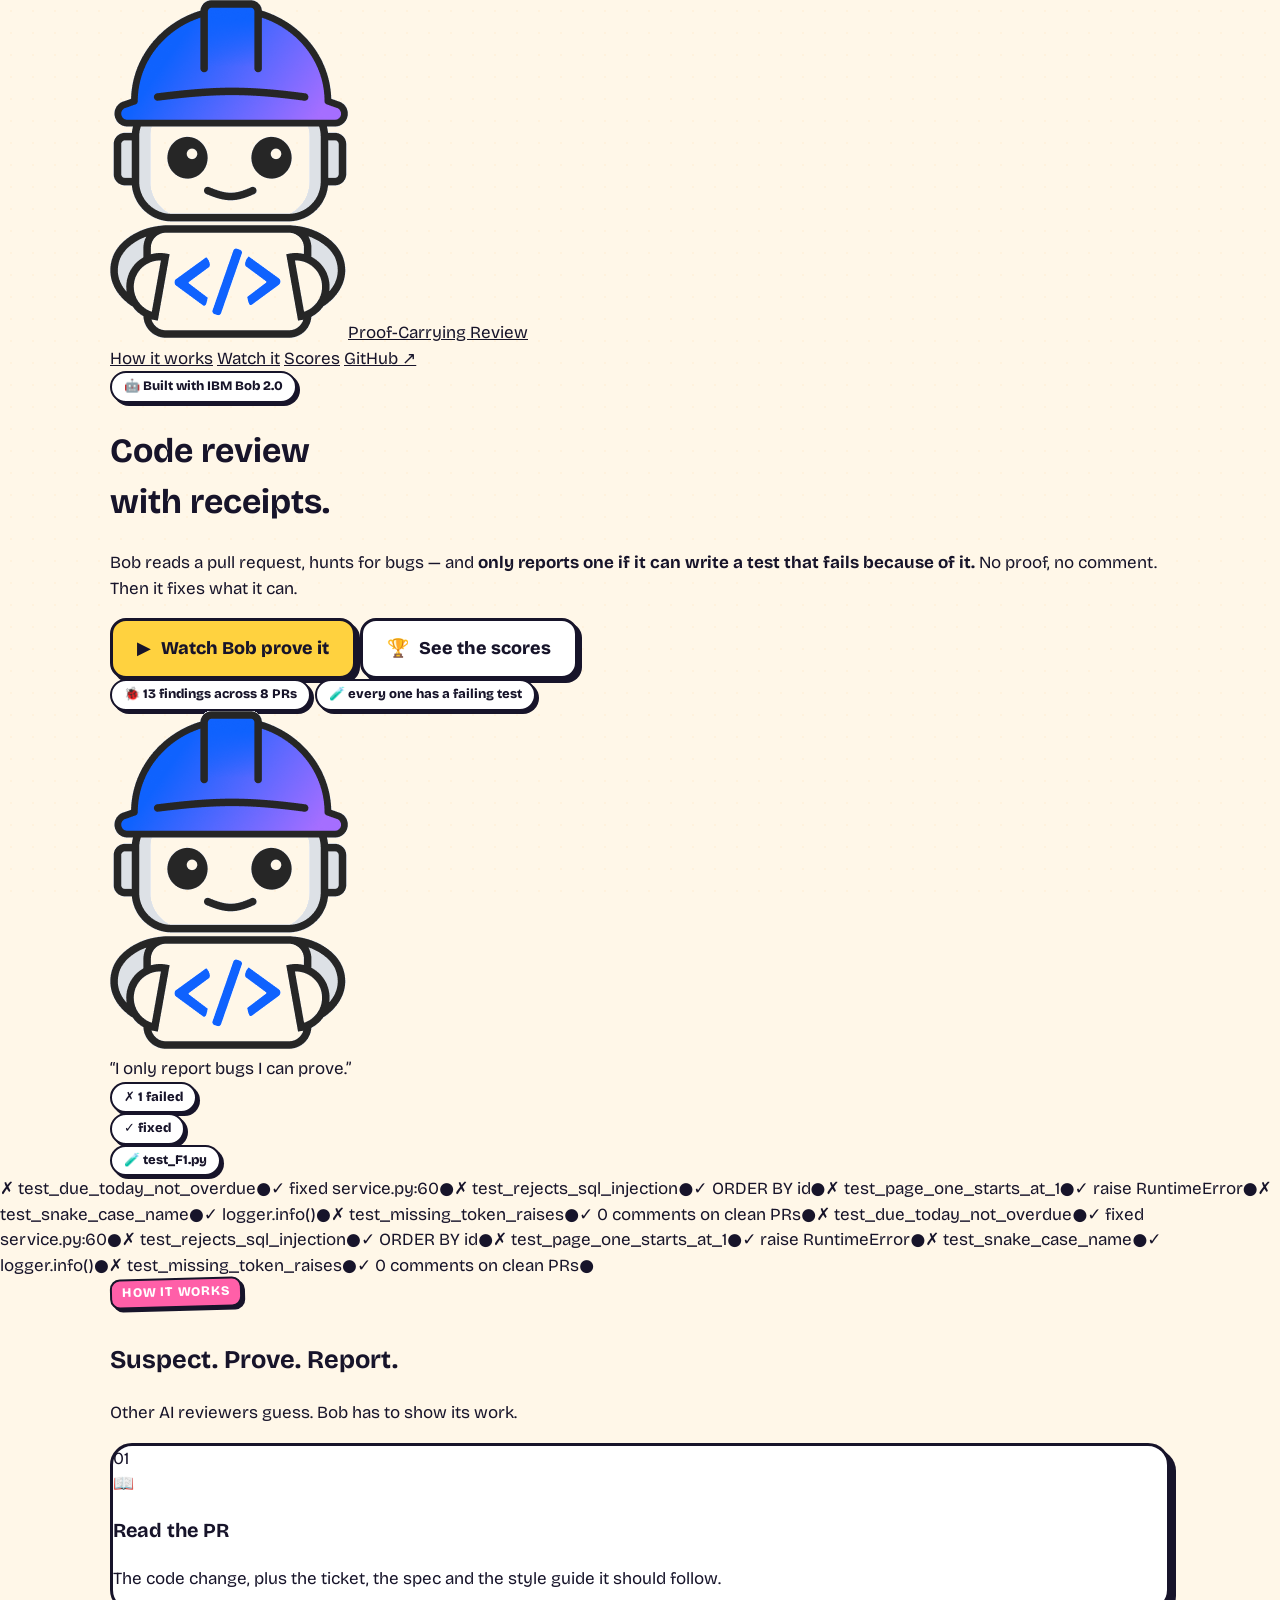
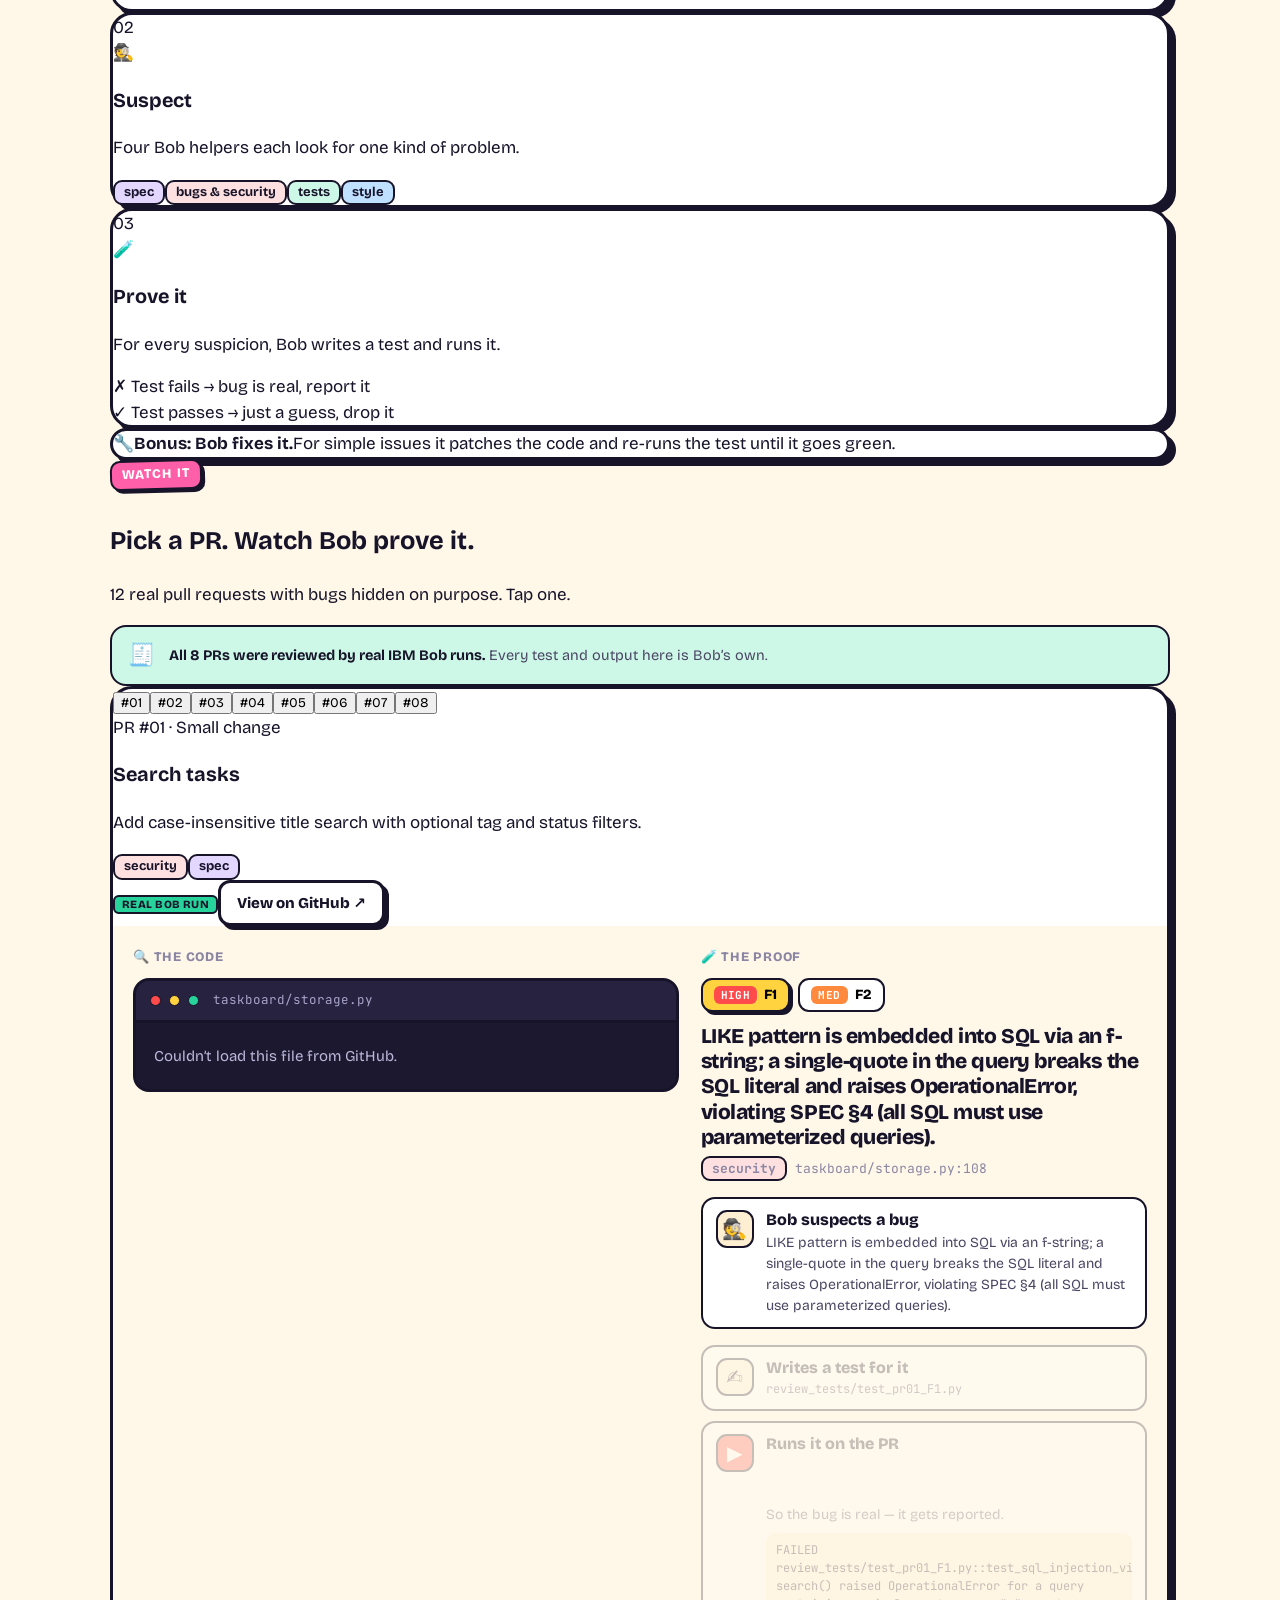
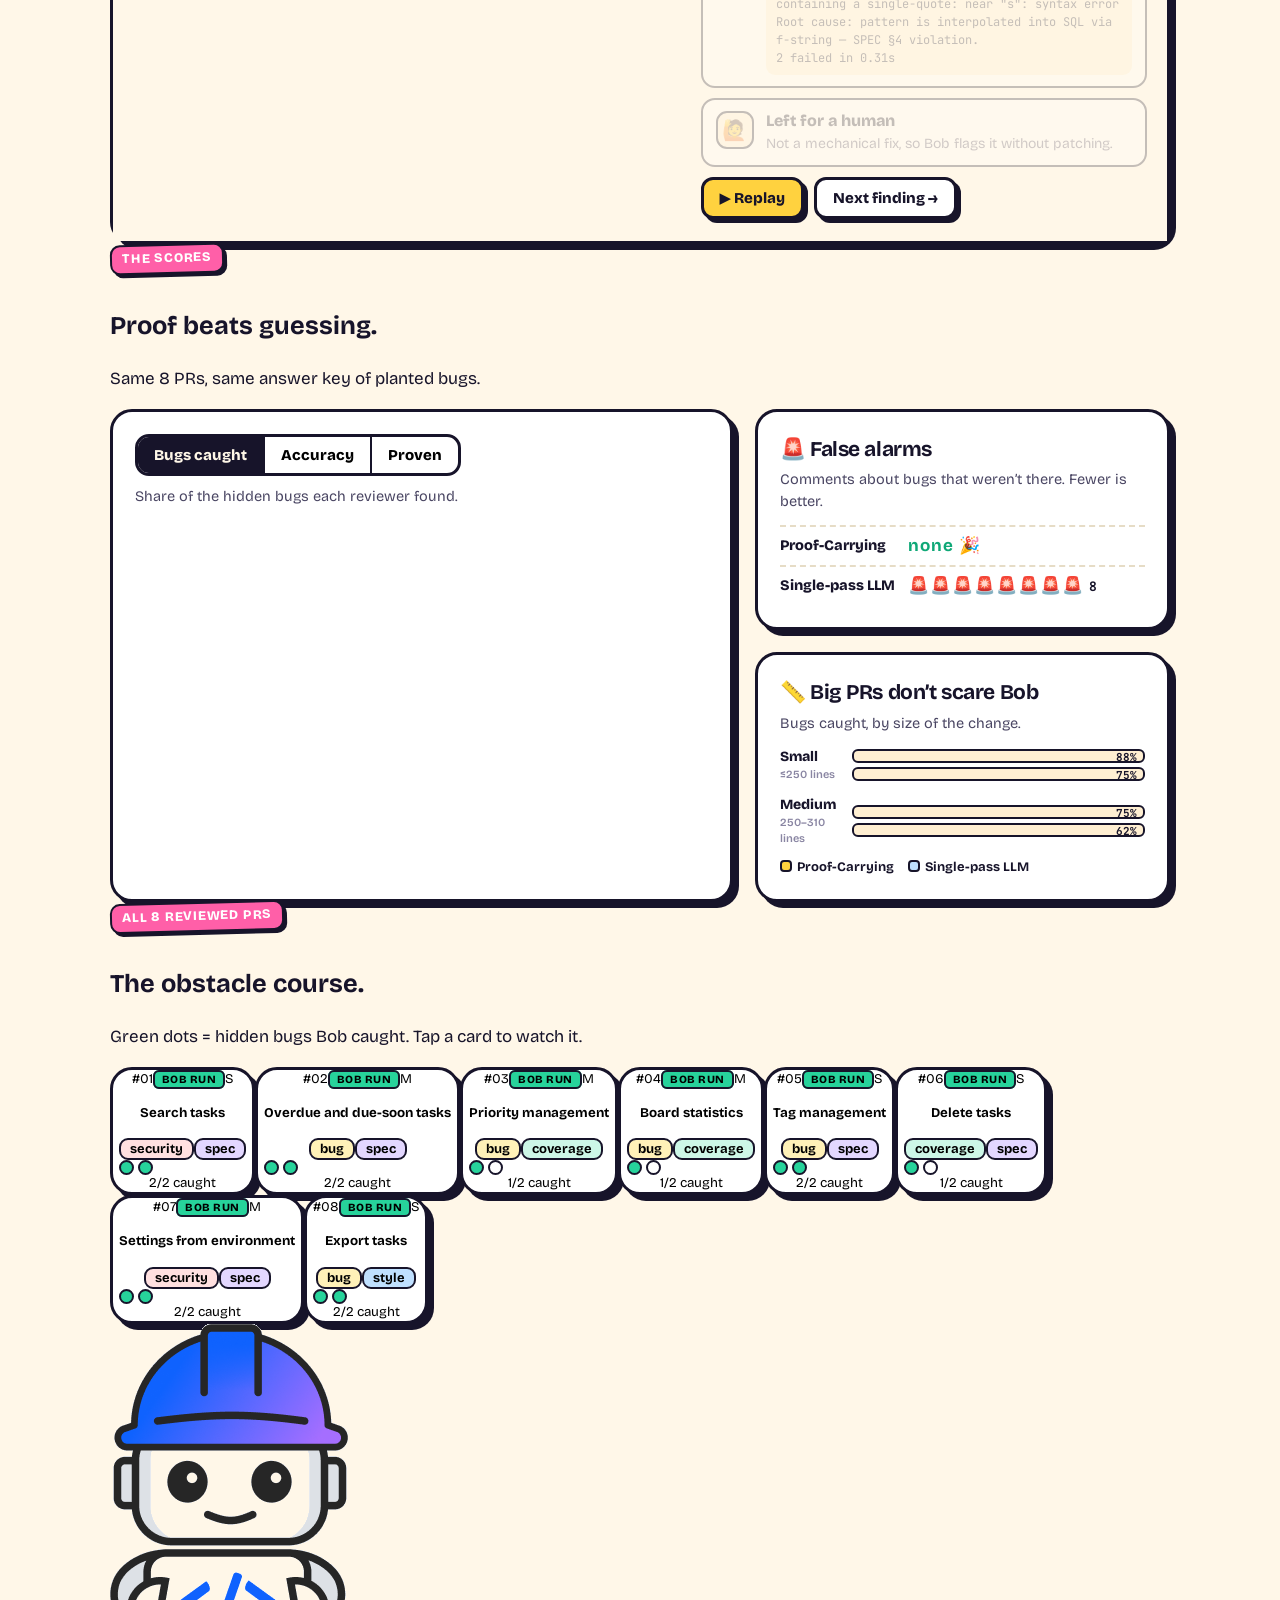
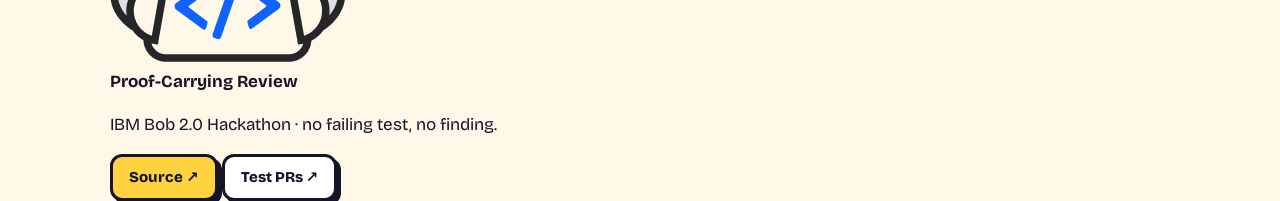
==== commit 75d0b8a8: "feat(reviewboard): two-series board on real data, plus video script Dashboard copy said 'Same 12 PRs" ====
--- a/reviewboard/index.html
+++ b/reviewboard/index.html
@@ -3,35 +3,42 @@
 <head>
 <meta charset="UTF-8" />
 <meta name="viewport" content="width=device-width, initial-scale=1.0" />
-<title>Proof-Carrying Review · Two Faced Coin</title>
-<meta name="description" content="Point IBM Bob at a GitHub repo. It reviews the open pull requests and only reports bugs it can prove with a failing test." />
+<title>Proof-Carrying Review</title>
+<meta name="description" content="A pull-request reviewer built on IBM Bob 2.0 that only reports a bug when it can prove it with a failing test." />
 <link rel="preconnect" href="https://fonts.googleapis.com" />
 <link rel="preconnect" href="https://fonts.gstatic.com" crossorigin />
 <link href="https://fonts.googleapis.com/css2?family=Bricolage+Grotesque:opsz,wght@12..96,500;12..96,600;12..96,700;12..96,800&family=JetBrains+Mono:wght@400;600;700&display=swap" rel="stylesheet" />
 <link rel="stylesheet" href="style.css" />
 </head>
 <body>
-<div class="wrap home">
-  <div class="top">
-    <span class="team"><span class="coin" aria-hidden="true"></span>Two Faced Coin</span>
-    <span class="brand"><img src="assets/bob.png" alt="" />Built with IBM Bob 2.0</span>
-  </div>
 
-  <main>
+<div class="wrap">
+  <nav class="nav">
+    <a class="brand" href="#top"><img src="assets/bob.png" alt="" />Proof-Carrying Review</a>
+    <div class="links">
+      <a href="#how">How it works</a>
+      <a href="#watch">Watch it</a>
+      <a href="#scores">Scores</a>
+      <a class="gh" href="https://github.com/chiragshah2357/IBM-Bob-2.0-Hackathon" target="_blank" rel="noopener">GitHub ↗</a>
+    </div>
+  </nav>
+
+  <!-- HERO -->
+  <header class="hero" id="top">
     <div>
+      <span class="sticker">🤖 Built with IBM Bob 2.0</span>
       <h1>Code review<br><span class="hl">with receipts.</span></h1>
-      <p class="lead">Paste a GitHub repo. Bob reviews its open pull requests and <b>only reports a bug if it can prove it with a failing test.</b></p>
-
-      <form class="repobox" id="form" autocomplete="off">
-        <svg width="22" height="22" viewBox="0 0 24 24" fill="currentColor" aria-hidden="true"><path d="M12 .5a12 12 0 0 0-3.8 23.4c.6.1.8-.3.8-.6v-2.2c-3.3.7-4-1.4-4-1.4-.6-1.4-1.4-1.8-1.4-1.8-1.1-.7.1-.7.1-.7 1.2.1 1.9 1.2 1.9 1.2 1.1 1.8 2.8 1.3 3.5 1 .1-.8.4-1.3.8-1.6-2.7-.3-5.5-1.3-5.5-5.9 0-1.3.5-2.4 1.2-3.2-.1-.3-.5-1.5.1-3.2 0 0 1-.3 3.3 1.2a11.5 11.5 0 0 1 6 0C17.3 4.7 18.3 5 18.3 5c.7 1.7.2 2.9.1 3.2.8.8 1.2 1.9 1.2 3.2 0 4.6-2.8 5.6-5.5 5.9.4.4.8 1.1.8 2.2v3.3c0 .3.2.7.8.6A12 12 0 0 0 12 .5z"/></svg>
-        <input id="repo" aria-label="GitHub repository" spellcheck="false" value="github.com/chiragshah2357/IBM-Bob-Hackathon-TestCases" />
-        <button class="btn" type="submit">Review →</button>
-      </form>
-      <p class="err" id="err" role="alert"></p>
-      <p class="hint">Any public GitHub repo with open pull requests works — edit the link above.</p>
+      <p class="lead">Bob reads a pull request, hunts for bugs — and <b>only reports one if it can write a test that fails because of it.</b> No proof, no comment. Then it fixes what it can.</p>
+      <div class="ctas">
+        <a class="btn" href="#watch" onclick="playFeatured()"><span class="ico">▶</span> Watch Bob prove it</a>
+        <a class="btn ghost" href="#scores"><span class="ico">🏆</span> See the scores</a>
+      </div>
+      <div class="meta">
+        <span class="sticker" id="heroFound">🐞 — bugs proven</span>
+        <span class="sticker">🧪 every one has a failing test</span>
+      </div>
     </div>
-
-    <div class="art" aria-hidden="true">
+    <div class="stage-art" aria-hidden="true">
       <div class="blob"></div>
       <img class="bob" src="assets/bob.png" alt="" />
       <div class="bubble">“I only report bugs I can prove.”</div>
@@ -39,28 +46,111 @@
       <div class="float f2"><span class="sticker">✓ fixed</span></div>
       <div class="float f3"><span class="sticker">🧪 test_F1.py</span></div>
     </div>
-  </main>
-
-  <footer>
-    <span>Team Two Faced Coin · IBM Bob 2.0 Hackathon</span>
-    <a href="https://github.com/chiragshah2357/IBM-Bob-2.0-Hackathon" target="_blank" rel="noopener">Source on GitHub ↗</a>
-  </footer>
+  </header>
 </div>
 
-<script>
-// Accepts "owner/repo", "github.com/owner/repo" or a full https URL.
-function parseRepo(v){
-  const m = v.trim().replace(/^https?:\/\//,'').replace(/^www\./,'').replace(/\.git$/,'').replace(/\/+$/,'')
-    .match(/^(?:github\.com\/)?([\w.-]+)\/([\w.-]+)/);
-  return m ? m[1] + '/' + m[2] : null;
-}
-document.getElementById('form').addEventListener('submit', e => {
-  e.preventDefault();
-  const slug = parseRepo(document.getElementById('repo').value);
-  if(!slug){ document.getElementById('err').textContent = 'That doesn’t look like a GitHub repo — try owner/repo.'; return; }
-  location.href = 'review.html?repo=' + encodeURIComponent(slug);
-});
-document.getElementById('repo').addEventListener('input', () => document.getElementById('err').textContent = '');
-</script>
+<div class="marquee" aria-hidden="true"><div class="track" id="marq"></div></div>
+
+<div class="wrap">
+  <!-- HOW IT WORKS -->
+  <section class="sec" id="how">
+    <span class="kicker">How it works</span>
+    <h2>Suspect. Prove. Report.</h2>
+    <p class="sub">Other AI reviewers guess. Bob has to show its work.</p>
+    <div class="steps">
+      <div class="card step reveal">
+        <span class="n">01</span>
+        <div class="big">📖</div>
+        <h3>Read the PR</h3>
+        <p>The code change, plus the ticket, the spec and the style guide it should follow.</p>
+      </div>
+      <div class="card step reveal">
+        <span class="n">02</span>
+        <div class="big">🕵️</div>
+        <h3>Suspect</h3>
+        <p>Four Bob helpers each look for one kind of problem.</p>
+        <div class="chips"><span class="tag spec">spec</span><span class="tag security">bugs &amp; security</span><span class="tag coverage">tests</span><span class="tag style">style</span></div>
+      </div>
+      <div class="card step key reveal">
+        <span class="n">03</span>
+        <div class="big">🧪</div>
+        <h3>Prove it</h3>
+        <p>For every suspicion, Bob writes a test and runs it.</p>
+        <div class="verdicts">
+          <div class="k">✗ Test fails → bug is real, report it</div>
+          <div class="d">✓ Test passes → just a guess, drop it</div>
+        </div>
+      </div>
+    </div>
+    <div class="card bonus reveal">
+      <span class="ico">🔧</span><b>Bonus: Bob fixes it.</b><span>For simple issues it patches the code and re-runs the test until it goes green.</span>
+    </div>
+  </section>
+
+  <!-- WATCH -->
+  <section class="sec" id="watch">
+    <span class="kicker">Watch it</span>
+    <h2>Pick a PR. Watch Bob prove it.</h2>
+    <p class="sub">12 real pull requests with bugs hidden on purpose. Tap one.</p>
+    <div class="truth" id="truth"><span class="e">🧾</span><p id="truthText">Loading…</p></div>
+    <div class="card theatre">
+      <div class="prbar" id="prbar" role="tablist" aria-label="Pull requests"></div>
+      <div id="stage"></div>
+    </div>
+  </section>
+
+  <!-- SCORES -->
+  <section class="sec" id="scores">
+    <span class="kicker">The scores</span>
+    <h2>Proof beats guessing.</h2>
+    <p class="sub">Same 8 PRs, same answer key of planted bugs. <span id="scoreSrc"></span></p>
+    <div class="board">
+      <div class="card podiumcard reveal">
+        <div class="seg" id="seg" role="tablist">
+          <button class="on" data-m="recall">Bugs caught</button>
+          <button data-m="precision">Accuracy</button>
+          <button data-m="trust">Proven</button>
+        </div>
+        <p class="segexpl" id="segExpl"></p>
+        <div class="podium" id="podium"></div>
+      </div>
+      <div class="side">
+        <div class="card alarms reveal">
+          <h3>🚨 False alarms</h3>
+          <p>Comments about bugs that weren’t there. Fewer is better.</p>
+          <div id="alarms"></div>
+        </div>
+        <div class="card sizes reveal">
+          <h3>📏 Big PRs don’t scare Bob</h3>
+          <p>Bugs caught, by size of the change.</p>
+          <div id="sizes"></div>
+          <div class="skey"><span><i style="background:var(--yellow)"></i>Proof-Carrying</span><span><i style="background:var(--sky)"></i>Single-pass LLM</span></div>
+        </div>
+      </div>
+    </div>
+  </section>
+
+  <!-- ALL PRS -->
+  <section class="sec" id="prs">
+    <span class="kicker">All 8 reviewed PRs</span>
+    <h2>The obstacle course.</h2>
+    <p class="sub">Green dots = hidden bugs Bob caught. Tap a card to watch it.</p>
+    <div class="prgrid" id="prgrid"></div>
+  </section>
+</div>
+
+<footer class="foot">
+  <div class="wrap">
+    <img src="assets/bob.png" alt="" />
+    <div><b>Proof-Carrying Review</b><p>IBM Bob 2.0 Hackathon · no failing test, no finding.</p></div>
+    <div class="links">
+      <a class="btn small" href="https://github.com/chiragshah2357/IBM-Bob-2.0-Hackathon" target="_blank" rel="noopener">Source ↗</a>
+      <a class="btn small ghost" href="https://github.com/chiragshah2357/IBM-Bob-Hackathon-TestCases" target="_blank" rel="noopener">Test PRs ↗</a>
+    </div>
+  </div>
+</footer>
+
+<script src="data.js"></script>
+<script src="app.js"></script>
 </body>
 </html>
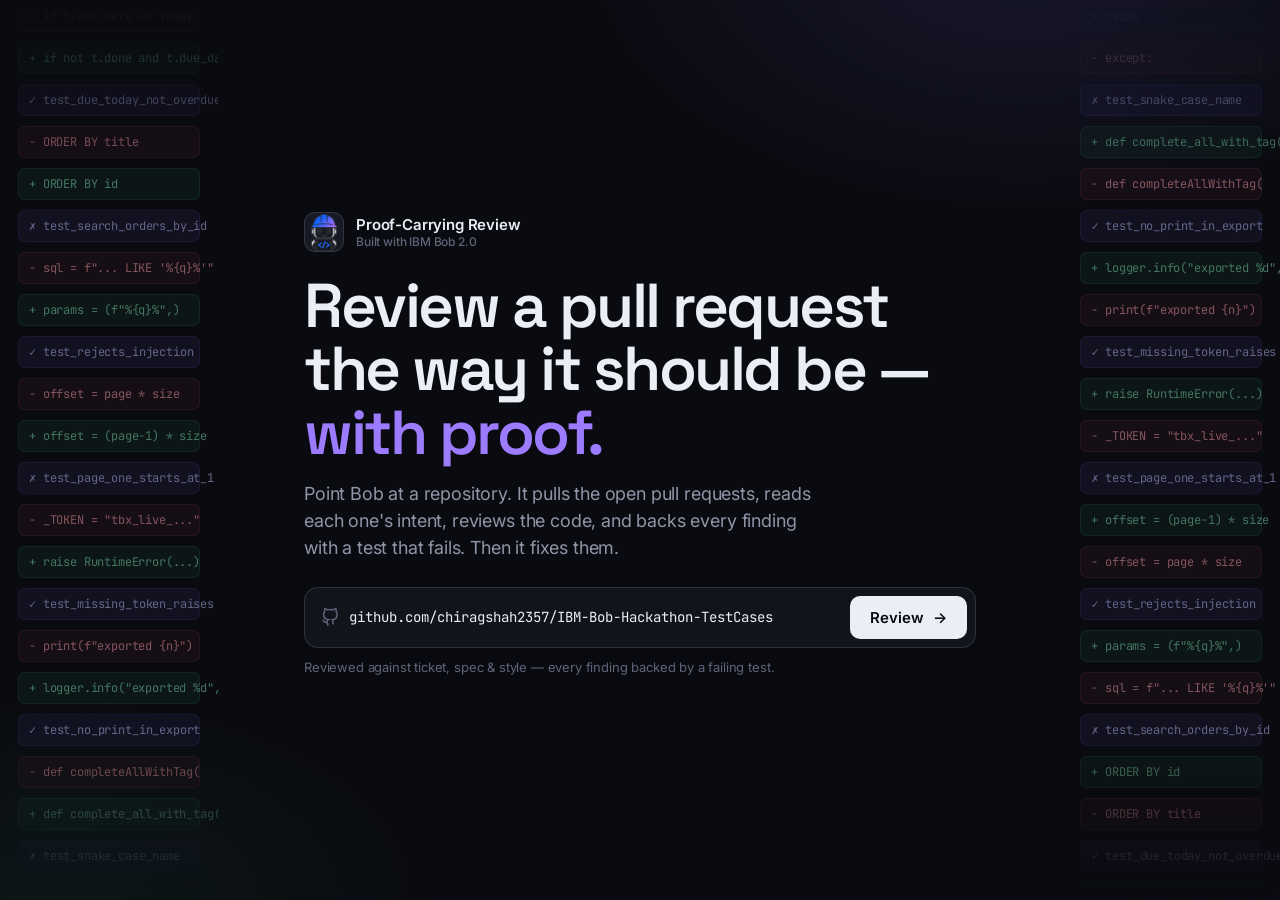
==== commit 54c2f2fb: "Merge main: keep main's reviewboard, fix it for the two-series data main reverted the playful review" ====
--- a/reviewboard/index.html
+++ b/reviewboard/index.html
@@ -4,153 +4,58 @@
 <meta charset="UTF-8" />
 <meta name="viewport" content="width=device-width, initial-scale=1.0" />
 <title>Proof-Carrying Review</title>
-<meta name="description" content="A pull-request reviewer built on IBM Bob 2.0 that only reports a bug when it can prove it with a failing test." />
 <link rel="preconnect" href="https://fonts.googleapis.com" />
 <link rel="preconnect" href="https://fonts.gstatic.com" crossorigin />
-<link href="https://fonts.googleapis.com/css2?family=Bricolage+Grotesque:opsz,wght@12..96,500;12..96,600;12..96,700;12..96,800&family=JetBrains+Mono:wght@400;600;700&display=swap" rel="stylesheet" />
+<link href="https://fonts.googleapis.com/css2?family=Space+Grotesk:wght@400;500;600;700&family=Inter:wght@400;500;600;700&family=JetBrains+Mono:wght@400;500;600&display=swap" rel="stylesheet" />
 <link rel="stylesheet" href="style.css" />
 </head>
 <body>
+<section id="landing">
+  <div class="fx left"><div class="stream" id="fxL"></div></div>
+  <div class="fx right"><div class="stream" id="fxR"></div></div>
 
-<div class="wrap">
-  <nav class="nav">
-    <a class="brand" href="#top"><img src="assets/bob.png" alt="" />Proof-Carrying Review</a>
-    <div class="links">
-      <a href="#how">How it works</a>
-      <a href="#watch">Watch it</a>
-      <a href="#scores">Scores</a>
-      <a class="gh" href="https://github.com/chiragshah2357/IBM-Bob-2.0-Hackathon" target="_blank" rel="noopener">GitHub ↗</a>
+  <div class="hero">
+    <div class="brandline">
+      <div class="logo"><img src="assets/bob.png" alt="Bob" /></div>
+      <div class="nm">Proof-Carrying Review<small>Built with IBM Bob 2.0</small></div>
     </div>
-  </nav>
 
-  <!-- HERO -->
-  <header class="hero" id="top">
-    <div>
-      <span class="sticker">🤖 Built with IBM Bob 2.0</span>
-      <h1>Code review<br><span class="hl">with receipts.</span></h1>
-      <p class="lead">Bob reads a pull request, hunts for bugs — and <b>only reports one if it can write a test that fails because of it.</b> No proof, no comment. Then it fixes what it can.</p>
-      <div class="ctas">
-        <a class="btn" href="#watch" onclick="playFeatured()"><span class="ico">▶</span> Watch Bob prove it</a>
-        <a class="btn ghost" href="#scores"><span class="ico">🏆</span> See the scores</a>
-      </div>
-      <div class="meta">
-        <span class="sticker" id="heroFound">🐞 — bugs proven</span>
-        <span class="sticker">🧪 every one has a failing test</span>
-      </div>
+    <h1>Review a pull request<br>the way it should be —<br><span class="g">with proof.</span></h1>
+    <p class="sub">Point Bob at a repository. It pulls the open pull requests, reads each one's intent, reviews the code, and backs every finding with a test that fails. Then it fixes them.</p>
+
+    <div class="reviewbox">
+      <svg width="18" height="18" viewBox="0 0 24 24" fill="none" stroke="currentColor" stroke-width="2"><path d="M9 19c-5 1.5-5-2.5-7-3m14 6v-3.87a3.37 3.37 0 0 0-.94-2.61c3.14-.35 6.44-1.54 6.44-7A5.44 5.44 0 0 0 20 4.77 5.07 5.07 0 0 0 19.91 1S18.73.65 16 2.48a13.38 13.38 0 0 0-7 0C6.27.65 5.09 1 5.09 1A5.07 5.07 0 0 0 5 4.77a5.44 5.44 0 0 0-1.5 3.78c0 5.42 3.3 6.61 6.44 7A3.37 3.37 0 0 0 9 21.13V25"/></svg>
+      <input id="repo" value="github.com/chiragshah2357/IBM-Bob-Hackathon-TestCases" spellcheck="false" />
+      <button onclick="go()">Review <span class="arw">→</span></button>
     </div>
-    <div class="stage-art" aria-hidden="true">
-      <div class="blob"></div>
-      <img class="bob" src="assets/bob.png" alt="" />
-      <div class="bubble">“I only report bugs I can prove.”</div>
-      <div class="float f1"><span class="sticker">✗ 1 failed</span></div>
-      <div class="float f2"><span class="sticker">✓ fixed</span></div>
-      <div class="float f3"><span class="sticker">🧪 test_F1.py</span></div>
-    </div>
-  </header>
-</div>
+    <p class="hint">Reviewed against ticket, spec &amp; style — every finding backed by a failing test.</p>
+  </div>
+</section>
+<script>
+function go(){
+  const r=document.getElementById('repo').value.trim();
+  location.href='dashboard.html?repo='+encodeURIComponent(r);
+}
+document.getElementById('repo').addEventListener('keydown',e=>{if(e.key==='Enter')go();});
 
-<div class="marquee" aria-hidden="true"><div class="track" id="marq"></div></div>
-
-<div class="wrap">
-  <!-- HOW IT WORKS -->
-  <section class="sec" id="how">
-    <span class="kicker">How it works</span>
-    <h2>Suspect. Prove. Report.</h2>
-    <p class="sub">Other AI reviewers guess. Bob has to show its work.</p>
-    <div class="steps">
-      <div class="card step reveal">
-        <span class="n">01</span>
-        <div class="big">📖</div>
-        <h3>Read the PR</h3>
-        <p>The code change, plus the ticket, the spec and the style guide it should follow.</p>
-      </div>
-      <div class="card step reveal">
-        <span class="n">02</span>
-        <div class="big">🕵️</div>
-        <h3>Suspect</h3>
-        <p>Four Bob helpers each look for one kind of problem.</p>
-        <div class="chips"><span class="tag spec">spec</span><span class="tag security">bugs &amp; security</span><span class="tag coverage">tests</span><span class="tag style">style</span></div>
-      </div>
-      <div class="card step key reveal">
-        <span class="n">03</span>
-        <div class="big">🧪</div>
-        <h3>Prove it</h3>
-        <p>For every suspicion, Bob writes a test and runs it.</p>
-        <div class="verdicts">
-          <div class="k">✗ Test fails → bug is real, report it</div>
-          <div class="d">✓ Test passes → just a guess, drop it</div>
-        </div>
-      </div>
-    </div>
-    <div class="card bonus reveal">
-      <span class="ico">🔧</span><b>Bonus: Bob fixes it.</b><span>For simple issues it patches the code and re-runs the test until it goes green.</span>
-    </div>
-  </section>
-
-  <!-- WATCH -->
-  <section class="sec" id="watch">
-    <span class="kicker">Watch it</span>
-    <h2>Pick a PR. Watch Bob prove it.</h2>
-    <p class="sub">12 real pull requests with bugs hidden on purpose. Tap one.</p>
-    <div class="truth" id="truth"><span class="e">🧾</span><p id="truthText">Loading…</p></div>
-    <div class="card theatre">
-      <div class="prbar" id="prbar" role="tablist" aria-label="Pull requests"></div>
-      <div id="stage"></div>
-    </div>
-  </section>
-
-  <!-- SCORES -->
-  <section class="sec" id="scores">
-    <span class="kicker">The scores</span>
-    <h2>Proof beats guessing.</h2>
-    <p class="sub">Same 8 PRs, same answer key of planted bugs. <span id="scoreSrc"></span></p>
-    <div class="board">
-      <div class="card podiumcard reveal">
-        <div class="seg" id="seg" role="tablist">
-          <button class="on" data-m="recall">Bugs caught</button>
-          <button data-m="precision">Accuracy</button>
-          <button data-m="trust">Proven</button>
-        </div>
-        <p class="segexpl" id="segExpl"></p>
-        <div class="podium" id="podium"></div>
-      </div>
-      <div class="side">
-        <div class="card alarms reveal">
-          <h3>🚨 False alarms</h3>
-          <p>Comments about bugs that weren’t there. Fewer is better.</p>
-          <div id="alarms"></div>
-        </div>
-        <div class="card sizes reveal">
-          <h3>📏 Big PRs don’t scare Bob</h3>
-          <p>Bugs caught, by size of the change.</p>
-          <div id="sizes"></div>
-          <div class="skey"><span><i style="background:var(--yellow)"></i>Proof-Carrying</span><span><i style="background:var(--sky)"></i>Single-pass LLM</span></div>
-        </div>
-      </div>
-    </div>
-  </section>
-
-  <!-- ALL PRS -->
-  <section class="sec" id="prs">
-    <span class="kicker">All 8 reviewed PRs</span>
-    <h2>The obstacle course.</h2>
-    <p class="sub">Green dots = hidden bugs Bob caught. Tap a card to watch it.</p>
-    <div class="prgrid" id="prgrid"></div>
-  </section>
-</div>
-
-<footer class="foot">
-  <div class="wrap">
-    <img src="assets/bob.png" alt="" />
-    <div><b>Proof-Carrying Review</b><p>IBM Bob 2.0 Hackathon · no failing test, no finding.</p></div>
-    <div class="links">
-      <a class="btn small" href="https://github.com/chiragshah2357/IBM-Bob-2.0-Hackathon" target="_blank" rel="noopener">Source ↗</a>
-      <a class="btn small ghost" href="https://github.com/chiragshah2357/IBM-Bob-Hackathon-TestCases" target="_blank" rel="noopener">Test PRs ↗</a>
-    </div>
-  </div>
-</footer>
-
-<script src="data.js"></script>
-<script src="app.js"></script>
+// side "diff rain" — slow-moving review lines in the gutters
+const LINES=[
+  ['del','- if t.due_date <= today:'],['add','+ if not t.done and t.due_date < today:'],
+  ['test','✓ test_due_today_not_overdue'],['del','- ORDER BY title'],['add','+ ORDER BY id'],
+  ['test','✗ test_search_orders_by_id'],['del','- sql = f"... LIKE \'%{q}%\'"'],['add','+ params = (f"%{q}%",)'],
+  ['test','✓ test_rejects_injection'],['del','- offset = page * size'],['add','+ offset = (page-1) * size'],
+  ['test','✗ test_page_one_starts_at_1'],['del','- _TOKEN = "tbx_live_..."'],['add','+ raise RuntimeError(...)'],
+  ['test','✓ test_missing_token_raises'],['del','- print(f"exported {n}")'],['add','+ logger.info("exported %d", n)'],
+  ['test','✓ test_no_print_in_export'],['del','- def completeAllWithTag('],['add','+ def complete_all_with_tag('],
+  ['test','✗ test_snake_case_name'],['del','- except:'],['add','+ raise'],
+];
+function fill(el,shuffle){
+  const seq = shuffle ? LINES.slice().reverse() : LINES;
+  const rows = seq.concat(seq).map(([c,t])=>`<div class="dline ${c}">${t}</div>`).join('');
+  el.innerHTML=rows;
+}
+fill(document.getElementById('fxL'),false);
+fill(document.getElementById('fxR'),true);
+</script>
 </body>
 </html>
--- a/reviewboard/style.css
+++ b/reviewboard/style.css
@@ -1,292 +1,215 @@
-/* ===== Proof-Carrying Review — Two Faced Coin — bold & playful ===== */
+/* ===== Proof-Carrying Review — refined dark, editorial ===== */
 :root{
-  --paper:#fff7e8;
-  --paper2:#ffefd2;
-  --card:#ffffff;
-  --ink:#17142a;
-  --ink2:#4a4663;
-  --ink3:#8a86a3;
-  --blue:#2f5bff;
-  --purple:#8a3ffc;
-  --yellow:#ffd23f;
-  --pink:#ff5fa8;
-  --mint:#27d39b;
-  --red:#ff4b4b;
-  --orange:#ff8a3d;
-  --sky:#bfe0ff;
-  --lilac:#e3d7ff;
-  --mintsoft:#cdf7e7;
-  --redsoft:#ffe0e0;
-  --yellowsoft:#fff1b8;
-  --b:3px solid var(--ink);
-  --sh:6px 6px 0 var(--ink);
-  --sh-sm:4px 4px 0 var(--ink);
-  --r:22px;
+  --bg:#0a0b10;
+  --surface:#12141c;
+  --surface2:#171a24;
+  --ink:#eceef5; --muted:#9096a8; --faint:#5f6478;
+  --line:rgba(255,255,255,.07);
+  --line2:rgba(255,255,255,.12);
+  --accent:#7c6cff;        /* indigo-violet, single accent */
+  --accent2:#9d7bff;
+  --accent-soft:rgba(124,108,255,.14);
+  --good:#3ecf8e; --good-soft:rgba(62,207,142,.12);
+  --bad:#ff5d73;  --bad-soft:rgba(255,93,115,.10);
+  --gold:#e8b45c;
+  --grad:linear-gradient(120deg,#7c6cff,#9d7bff);
+  --shadow:0 20px 50px -28px rgba(0,0,0,.85);
+  --r:16px;
 }
 *{box-sizing:border-box}
-html{scroll-behavior:smooth}
-body{margin:0;background:var(--paper);color:var(--ink);font-family:'Bricolage Grotesque',system-ui,sans-serif;
-  -webkit-font-smoothing:antialiased;overflow-x:hidden;font-size:17px;line-height:1.5;min-height:100vh}
-body::before{content:"";position:fixed;inset:0;z-index:-1;pointer-events:none;opacity:.55;
-  background-image:radial-gradient(var(--paper2) 1.4px,transparent 1.4px);background-size:22px 22px}
+html,body{margin:0;height:100%}
+body{
+  font-family:Inter,system-ui,sans-serif;color:var(--ink);background:var(--bg);
+  -webkit-font-smoothing:antialiased;letter-spacing:-.01em;overflow-x:hidden;
+}
+body::before{content:"";position:fixed;inset:0;z-index:-1;pointer-events:none;
+  background:
+    radial-gradient(60% 50% at 80% -5%,rgba(124,108,255,.12),transparent 60%),
+    radial-gradient(50% 40% at 5% 100%,rgba(62,207,142,.06),transparent 60%);}
 .mono{font-family:'JetBrains Mono',ui-monospace,monospace}
-pre,.mono,.loc{font-variant-ligatures:none}
-a{color:inherit}
-button{font-family:inherit}
-:focus-visible{outline:3px solid var(--blue);outline-offset:3px;border-radius:8px}
-.wrap{max-width:1100px;margin:0 auto;padding:0 20px}
-
-/* ---------- chunky primitives ---------- */
-.card{background:var(--card);border:var(--b);border-radius:var(--r);box-shadow:var(--sh)}
-.btn{display:inline-flex;align-items:center;justify-content:center;gap:10px;border:var(--b);border-radius:16px;background:var(--yellow);color:var(--ink);
-  font-weight:800;font-size:18px;padding:14px 24px;cursor:pointer;box-shadow:var(--sh-sm);text-decoration:none;white-space:nowrap;
-  transition:transform .12s,box-shadow .12s}
-.btn:hover:not(:disabled){transform:translate(-2px,-2px);box-shadow:6px 6px 0 var(--ink)}
-.btn:active:not(:disabled){transform:translate(3px,3px);box-shadow:1px 1px 0 var(--ink)}
-.btn:disabled{opacity:.45;cursor:not-allowed}
-.btn.ghost{background:var(--card)}
-.btn.pink{background:var(--pink);color:#fff}
-.btn.small{font-size:15px;padding:9px 16px;border-radius:12px}
-.btn.big{font-size:21px;padding:17px 30px;border-radius:18px}
-.sticker{display:inline-flex;align-items:center;gap:6px;border:2.5px solid var(--ink);border-radius:999px;padding:4px 12px;
-  font-weight:800;font-size:13px;background:var(--card);box-shadow:3px 3px 0 var(--ink);white-space:nowrap}
-.tag{display:inline-block;border:2px solid var(--ink);border-radius:9px;padding:1px 9px;font-weight:700;font-size:13px;white-space:nowrap}
-.tag.spec{background:var(--lilac)} .tag.security{background:var(--redsoft)} .tag.bug{background:var(--yellowsoft)}
-.tag.coverage{background:var(--mintsoft)} .tag.style{background:var(--sky)} .tag.clean{background:var(--mint)}
-.sev{font-family:'JetBrains Mono',monospace;font-size:11px;font-weight:700;text-transform:uppercase;letter-spacing:.04em;
-  border-radius:6px;padding:2px 7px;background:var(--ink);color:#fff}
-.sev.high{background:var(--red)} .sev.med{background:var(--orange)} .sev.low{background:var(--ink3)}
-.spinner{width:20px;height:20px;border-radius:50%;border:3px solid var(--paper2);border-top-color:var(--ink);animation:spin .7s linear infinite;flex:none;display:inline-block}
+.display{font-family:'Space Grotesk',Inter,sans-serif;letter-spacing:-.03em}
+
+.panel{background:var(--surface);border:1px solid var(--line);border-radius:var(--r);box-shadow:var(--shadow)}
+
+/* ---------------- LANDING ---------------- */
+#landing{min-height:100vh;display:grid;place-items:center;overflow:hidden}
+.hero{width:100%;max-width:720px;padding:32px 24px;animation:rise .7s cubic-bezier(.2,.8,.2,1)}
+.brandline{display:flex;align-items:center;gap:12px;margin-bottom:22px}
+.brandline .logo{width:40px;height:40px;border-radius:11px;background:var(--surface2);border:1px solid var(--line2);display:grid;place-items:center}
+.brandline .logo img{width:26px}
+.brandline .nm{font-weight:600;font-size:15px}
+.brandline .nm small{display:block;color:var(--faint);font-size:12px;font-weight:500}
+.brandline .tag{margin-left:auto;font-size:12px;color:var(--muted);border:1px solid var(--line);padding:6px 12px;border-radius:999px}
+h1{font-family:'Space Grotesk',sans-serif;font-size:clamp(38px,6.4vw,62px);line-height:1.02;font-weight:600;
+  letter-spacing:-.04em;margin:0}
+h1 .g{color:var(--accent2)}
+.sub{color:var(--muted);font-size:clamp(15px,2.1vw,18px);margin:16px 0 0;max-width:520px;line-height:1.5;font-weight:400}
+.reviewbox{margin-top:26px;display:flex;gap:10px;background:var(--surface);border:1px solid var(--line2);
+  border-radius:14px;padding:8px 8px 8px 16px;align-items:center;box-shadow:var(--shadow)}
+.reviewbox svg{flex:none;color:var(--faint)}
+.reviewbox input{flex:1;background:none;border:0;outline:none;color:var(--ink);font-family:'JetBrains Mono',monospace;
+  font-size:14px;padding:10px 0}
+.reviewbox input::placeholder{color:var(--faint)}
+.reviewbox button{border:0;cursor:pointer;font-family:inherit;font-weight:600;font-size:15px;color:#fff;
+  padding:12px 22px;border-radius:10px;background:var(--grad);transition:filter .15s,transform .15s;white-space:nowrap}
+.reviewbox button:hover{filter:brightness(1.08);transform:translateY(-1px)}
+.hint{margin-top:11px;color:var(--faint);font-size:13px}
+.hint b{color:var(--muted);font-weight:600}
+@keyframes rise{from{opacity:0;transform:translateY(18px)}to{opacity:1;transform:none}}
+
+/* ---------------- DASHBOARD ---------------- */
+#dash{padding:20px clamp(14px,4vw,36px) 80px;max-width:1080px;margin:0 auto}
+.top{display:flex;align-items:center;gap:14px;margin:4px 0 22px}
+.top .mini{width:44px;height:44px;border-radius:12px;background:var(--surface2);border:1px solid var(--line2);display:grid;place-items:center}
+.top .mini img{width:28px}
+.top .repo{font-family:'JetBrains Mono',monospace;font-size:13px;color:var(--muted)}
+.top .repo b{color:var(--ink);font-weight:600}
+.top h2{margin:0;font-family:'Space Grotesk',sans-serif;font-size:19px;font-weight:600;letter-spacing:-.02em}
+.top .actions{margin-left:auto;display:flex;gap:10px}
+.btn{border:1px solid var(--line2);background:var(--surface2);color:var(--ink);font-family:inherit;font-weight:600;
+  font-size:14px;padding:11px 18px;border-radius:11px;cursor:pointer;transition:.15s;text-decoration:none;display:inline-flex;align-items:center;gap:8px}
+.btn:hover{border-color:var(--accent);color:#fff}
+.btn.primary{border:0;background:var(--grad);color:#fff}
+.btn.primary:hover{filter:brightness(1.08)}
+.btn:disabled{opacity:.5;cursor:default}
+
+/* stage: pulling */
+.stage-note{display:flex;align-items:center;gap:12px;color:var(--muted);font-size:14px;margin:8px 2px 18px}
+.spinner{width:18px;height:18px;border-radius:50%;border:2px solid var(--line2);border-top-color:var(--accent);animation:spin .8s linear infinite}
 @keyframes spin{to{transform:rotate(360deg)}}
 
-/* team badge */
-.team{display:inline-flex;align-items:center;gap:10px;font-weight:800;font-size:15px}
-.coin{width:34px;height:34px;border-radius:50%;border:var(--b);display:grid;place-items:center;font-size:15px;font-weight:800;
-  background:linear-gradient(90deg,var(--yellow) 50%,var(--pink) 50%);box-shadow:3px 3px 0 var(--ink);animation:flip 4s ease-in-out infinite}
-@keyframes flip{0%,40%{transform:rotateY(0)}50%,90%{transform:rotateY(180deg)}100%{transform:rotateY(360deg)}}
-
-/* ================= HOME ================= */
-.home{min-height:100vh;display:flex;flex-direction:column}
-.home .top{display:flex;align-items:center;padding:22px 0}
-.home .top .brand{margin-left:auto;display:flex;align-items:center;gap:8px;font-weight:700;font-size:14px;color:var(--ink2)}
-.home .top .brand img{width:26px}
-.home main{flex:1;display:grid;grid-template-columns:1.1fr .9fr;gap:30px;align-items:center;padding:10px 0 60px}
-.home h1{font-size:clamp(46px,7.2vw,90px);line-height:.95;letter-spacing:-.045em;font-weight:800;margin:0}
-.home h1 .hl{background:var(--yellow);border:var(--b);border-radius:18px;padding:0 14px;display:inline-block;transform:rotate(-2deg);
-  box-shadow:var(--sh-sm);margin-top:8px}
-.home .lead{font-size:clamp(18px,2vw,21px);color:var(--ink2);max-width:520px;margin:22px 0 0;font-weight:500}
-.home .lead b{color:var(--ink)}
-.repobox{margin-top:30px;display:flex;align-items:center;gap:10px;background:var(--card);border:var(--b);border-radius:20px;padding:8px 8px 8px 18px;
-  box-shadow:var(--sh);max-width:620px}
-.repobox svg{flex:none}
-.repobox input{flex:1;min-width:0;border:0;outline:none;background:none;font-family:'JetBrains Mono',monospace;font-size:15px;color:var(--ink);padding:12px 0;
-  text-overflow:ellipsis;font-variant-ligatures:none}
-.repobox .btn{box-shadow:none}
-.repobox .btn:hover{box-shadow:none;transform:none;background:var(--pink);color:#fff}
-.hint{margin:14px 0 0 4px;color:var(--ink3);font-size:14px;font-weight:600}
-.err{color:var(--red);font-weight:700;font-size:14px;margin:12px 0 0 4px;min-height:20px}
-@media(max-width:560px){.repobox{flex-wrap:wrap;padding:10px}.repobox input{flex-basis:calc(100% - 40px)}.repobox .btn{width:100%}}
-
-.art{position:relative;aspect-ratio:1;max-width:430px;justify-self:center;width:100%}
-.art .blob{position:absolute;inset:7%;border-radius:50%;background:conic-gradient(from 200deg,var(--blue),var(--purple),var(--pink),var(--yellow),var(--blue));
-  border:var(--b);box-shadow:var(--sh);animation:spinslow 30s linear infinite}
-.art .bob{position:absolute;left:50%;top:52%;width:52%;transform:translate(-50%,-50%);filter:drop-shadow(6px 6px 0 var(--ink));animation:bob 3.2s ease-in-out infinite}
-.art .bubble{position:absolute;top:-2%;left:-6%;background:var(--card);border:var(--b);border-radius:20px;padding:12px 16px;
-  font-weight:800;font-size:17px;box-shadow:var(--sh-sm);max-width:230px;line-height:1.25;transform:rotate(-3deg)}
-.art .bubble::after{content:"";position:absolute;bottom:-14px;right:40px;width:22px;height:22px;background:var(--card);
-  border-right:var(--b);border-bottom:var(--b);transform:rotate(45deg)}
-.art .float{position:absolute;animation:floaty 4s ease-in-out infinite}
-.art .f1{right:-2%;top:22%} .art .f1 .sticker{background:var(--red);color:#fff}
-.art .f2{left:-4%;bottom:18%;animation-delay:-1.3s} .art .f2 .sticker{background:var(--mint)}
-.art .f3{right:4%;bottom:2%;animation-delay:-2.4s} .art .f3 .sticker{background:var(--yellow)}
-@keyframes spinslow{to{transform:rotate(360deg)}}
-@keyframes bob{0%,100%{transform:translate(-50%,-50%)}50%{transform:translate(-50%,-56%)}}
-@keyframes floaty{0%,100%{translate:0 0}50%{translate:0 -10px}}
-@media(max-width:860px){.home main{grid-template-columns:1fr}.art{max-width:300px;order:-1}}
-.home footer{padding:18px 0 26px;color:var(--ink3);font-size:14px;font-weight:600;display:flex;gap:10px;flex-wrap:wrap;justify-content:space-between}
-
-/* ================= REVIEW PAGE ================= */
-.rtop{display:flex;align-items:center;gap:12px;padding:18px 0;flex-wrap:wrap}
-.rtop .repo{display:flex;align-items:center;gap:10px;background:var(--card);border:var(--b);border-radius:14px;padding:8px 14px;box-shadow:var(--sh-sm);
-  font-family:'JetBrains Mono',monospace;font-size:14px;font-weight:600;min-width:0;max-width:100%}
-.rtop .repo span{overflow:hidden;text-overflow:ellipsis;white-space:nowrap}
-.rtop .repo img{width:22px}
-.rtop .right{margin-left:auto;display:flex;gap:10px;align-items:center}
-@media(max-width:640px){.rtop .right{margin-left:0}}
-
-/* scanning stage */
-.scan{margin-top:26px;padding:34px 28px;display:grid;grid-template-columns:auto 1fr;gap:30px;align-items:center}
-.scan .bobbox{width:140px;height:140px;border-radius:50%;border:var(--b);background:conic-gradient(from 200deg,var(--blue),var(--purple),var(--pink),var(--yellow),var(--blue));
-  display:grid;place-items:center;box-shadow:var(--sh-sm);position:relative;overflow:hidden}
-.scan .bobbox img{width:74px;filter:drop-shadow(4px 4px 0 var(--ink));animation:hop 1.4s ease-in-out infinite;position:relative;z-index:1}
-@keyframes hop{0%,100%{transform:none}50%{transform:translateY(-6px)}}
-.scan .bobbox::after{content:"";position:absolute;left:0;right:0;height:30%;background:linear-gradient(180deg,transparent,rgba(255,255,255,.6),transparent);
-  animation:sweep 1.6s linear infinite}
-@keyframes sweep{from{top:-30%}to{top:100%}}
-.scan h2{margin:0 0 14px;font-size:clamp(26px,3.6vw,38px);letter-spacing:-.035em;line-height:1.05}
-.scanlog{display:grid;gap:8px;font-family:'JetBrains Mono',monospace;font-size:14.5px}
-.scanlog div{display:flex;align-items:center;gap:10px;opacity:0;transform:translateX(-8px);transition:opacity .3s,transform .3s}
-.scanlog div.in{opacity:1;transform:none}
-.scanlog .ok{color:#0fa877;font-weight:700;width:20px;text-align:center}
-.scanlog .spinner{width:16px;height:16px;border-width:2.5px}
-.scanbar{height:16px;border:var(--b);border-radius:10px;background:var(--paper2);overflow:hidden;margin-top:18px}
-.scanbar i{display:block;height:100%;width:0;background:repeating-linear-gradient(45deg,var(--yellow) 0 12px,#ffc400 12px 24px);border-right:var(--b);transition:width .5s}
-@media(max-width:640px){.scan{grid-template-columns:1fr;justify-items:start}.scan .bobbox{width:100px;height:100px}.scan .bobbox img{width:54px}}
-
-/* section heads */
-.shead{display:flex;align-items:flex-end;gap:16px;flex-wrap:wrap;margin:40px 0 18px}
-.shead h2{margin:0;font-size:clamp(28px,4vw,42px);letter-spacing:-.04em;line-height:1}
-.shead p{margin:6px 0 0;color:var(--ink2);font-weight:500}
-.shead .right{margin-left:auto}
-.kicker{display:inline-block;font-weight:800;font-size:13px;letter-spacing:.06em;text-transform:uppercase;background:var(--pink);color:#fff;
-  border:2.5px solid var(--ink);border-radius:10px;padding:3px 10px;box-shadow:3px 3px 0 var(--ink);transform:rotate(-1.5deg);margin-bottom:12px}
-
-/* review CTA */
-.runcta{display:flex;align-items:center;gap:18px;flex-wrap:wrap;padding:20px 22px;margin-top:22px;background:var(--lilac)}
-.runcta .txt{flex:1;min-width:240px}
-.runcta b{font-size:21px;letter-spacing:-.02em;display:block;line-height:1.2}
-.runcta span{color:var(--ink2);font-size:15px}
-.runprog{margin-top:22px;padding:18px 22px;display:none}
-.runprog.show{display:block}
-.runprog .lbl{display:flex;justify-content:space-between;gap:12px;font-weight:800;font-size:16px}
-.runprog .lbl span:last-child{font-family:'JetBrains Mono',monospace}
-
-/* PR list */
-.prlist{display:grid;gap:14px}
-.pr{background:var(--card);border:var(--b);border-radius:18px;box-shadow:var(--sh-sm);overflow:hidden;opacity:0;transform:translateY(14px);
-  transition:opacity .35s,transform .35s}
-.pr.in{opacity:1;transform:none}
-.pr .head{display:flex;align-items:center;gap:16px;padding:16px 18px;width:100%;background:none;border:0;color:inherit;font:inherit;text-align:left;cursor:default}
-.pr.done .head{cursor:pointer}
-.pr.done .head:hover{background:var(--paper)}
-.pr .num{font-family:'JetBrains Mono',monospace;font-weight:700;font-size:15px;width:44px;height:44px;border:2.5px solid var(--ink);border-radius:12px;
-  display:grid;place-items:center;flex:none;background:var(--paper2)}
+/* run bar */
+#runbar{display:none;margin:6px 0 4px}
+#runbar.show{display:block;animation:rise .35s}
+.bar{height:8px;border-radius:999px;background:var(--surface2);overflow:hidden;border:1px solid var(--line)}
+.bar>i{display:block;height:100%;width:0;background:var(--grad);border-radius:999px;transition:width .35s cubic-bezier(.3,.9,.3,1)}
+.runmeta{display:flex;justify-content:space-between;font-size:13px;color:var(--muted);margin-top:10px;font-weight:500}
+.runmeta .live{color:var(--ink)}
+
+/* section headers */
+.sec{font-family:'Space Grotesk',sans-serif;font-size:15px;font-weight:600;margin:30px 2px 3px;letter-spacing:-.01em}
+.sec-sub{color:var(--muted);font-size:13px;margin:0 2px 14px}
+
+#results{display:none}
+#results.show{display:block}
+.reveal{opacity:0;transform:translateY(14px);animation:pop .55s forwards}
+.reveal:nth-child(2){animation-delay:.08s}.reveal:nth-child(3){animation-delay:.16s}.reveal:nth-child(4){animation-delay:.24s}
+@keyframes pop{to{opacity:1;transform:none}}
+
+.row{display:grid;grid-template-columns:repeat(4,1fr);gap:14px}
+@media(max-width:880px){.row{grid-template-columns:repeat(2,1fr)}}
+.tile{padding:18px 20px}
+.tile h3{margin:0 0 12px;font-size:12px;font-weight:600;color:var(--muted);letter-spacing:.02em}
+.tile .metric{font-family:'Space Grotesk',sans-serif;font-size:42px;font-weight:600;letter-spacing:-.04em;line-height:1}
+.tile .metric .u{font-size:17px;color:var(--muted);font-weight:600;margin-left:1px}
+.tile .delta{font-size:12px;font-weight:600;margin-top:10px;color:var(--good)}
+.tile .delta.flat{color:var(--muted)}
+
+/* leaderboard */
+.lb{padding:6px 6px 2px}
+table{width:100%;border-collapse:collapse}
+th,td{text-align:left;padding:13px 12px;font-size:14px;border-bottom:1px solid var(--line)}
+th{color:var(--faint);font-weight:600;font-size:11px;letter-spacing:.04em;text-transform:uppercase}
+tr:last-child td{border-bottom:0}
+tr.win td{background:rgba(232,180,92,.05)}
+.who{display:inline-flex;align-items:center;gap:9px;font-weight:600}
+.who .dot{width:9px;height:9px;border-radius:3px}
+.who.ours .dot{background:var(--accent)} .who.bob .dot{background:#6f6a99} .who.naive .dot{background:#454a63}
+.who .crown{color:var(--gold);font-size:12px}
+.barcell{display:flex;align-items:center;gap:11px}
+.barcell .track{flex:1;height:7px;border-radius:999px;background:var(--surface2);overflow:hidden}
+.barcell .track>i{display:block;height:100%;border-radius:999px}
+.num{font-variant-numeric:tabular-nums;font-weight:600;min-width:44px;text-align:right;font-family:'JetBrains Mono',monospace;font-size:13px}
+
+/* chart */
+.chart{padding:24px 20px 12px;display:flex;gap:20px;align-items:flex-end;justify-content:space-around;min-height:220px}
+.grp{flex:1;display:flex;flex-direction:column;align-items:center;gap:12px}
+.bars{display:flex;gap:9px;align-items:flex-end;height:150px}
+.gb{width:24px;border-radius:6px 6px 2px 2px;position:relative;transition:height .8s cubic-bezier(.3,.9,.3,1)}
+.gb.ours{background:var(--grad)} .gb.bob{background:#6f6a99} .gb.naive{background:#3c415a}
+.gb .v{position:absolute;top:-20px;left:50%;transform:translateX(-50%);font-size:12px;font-weight:600;color:var(--muted);font-family:'JetBrains Mono',monospace}
+.grp .lab{font-weight:600;font-size:14px;text-align:center}
+.grp .lab small{display:block;color:var(--faint);font-weight:500;font-size:11px;margin-top:2px}
+.legend{display:flex;gap:18px;justify-content:center;padding:4px 0 14px}
+.legend span{display:inline-flex;align-items:center;gap:8px;font-size:12px;color:var(--muted);font-weight:500}
+.legend i{width:11px;height:11px;border-radius:3px}
+
+/* PR list + drill-down */
+.prlist{display:grid;gap:10px}
+.pr{border:1px solid var(--line);border-radius:14px;overflow:hidden;background:var(--surface)}
+.pr .head{display:flex;align-items:center;gap:14px;padding:15px 18px;cursor:pointer;transition:background .15s}
+.pr .head:hover{background:var(--surface2)}
+.pr .id{font-family:'JetBrains Mono',monospace;font-weight:600;color:var(--accent2);min-width:42px;font-size:14px}
 .pr .meta{flex:1;min-width:0}
-.pr .title{font-weight:800;font-size:18px;letter-spacing:-.02em;line-height:1.2}
-.pr .sub{color:var(--ink2);font-size:14px;margin-top:3px;display:flex;gap:10px;flex-wrap:wrap;align-items:center}
-.pr .sub .br{font-family:'JetBrains Mono',monospace;font-size:12.5px;background:var(--paper2);border-radius:7px;padding:1px 7px;font-variant-ligatures:none}
-.pr .res{display:flex;align-items:center;gap:10px;flex-wrap:wrap;justify-content:flex-end}
-.pr .status{font-weight:700;font-size:14px;color:var(--ink3);display:flex;align-items:center;gap:8px}
-.pr .status .spinner{width:16px;height:16px;border-width:2.5px}
-.pr .chev{font-size:13px;transition:transform .2s;color:var(--ink3)}
+.pr .name{font-weight:600;font-size:15px}
+.pr .desc{color:var(--muted);font-size:13px;margin-top:2px;white-space:nowrap;overflow:hidden;text-overflow:ellipsis}
+.pr .tags{display:flex;gap:6px;flex-wrap:wrap}
+.tag{font-size:11px;font-weight:600;padding:4px 9px;border-radius:7px}
+.tag.spec{background:var(--accent-soft);color:#c3bcff}
+.tag.security{background:var(--bad-soft);color:#ffb3bd}
+.tag.bug{background:rgba(232,180,92,.12);color:#f0cd90}
+.tag.style{background:rgba(255,255,255,.06);color:var(--muted)}
+.tag.coverage{background:var(--good-soft);color:#9ff0cb}
+.tag.clean{background:var(--good-soft);color:#9ff0cb}
+.pr .cnt{font-family:'JetBrains Mono',monospace;font-weight:600;font-size:14px;min-width:42px;text-align:right}
+.pr .cnt .ok{color:var(--good)} .pr .cnt.zero{color:var(--faint)} .pr .cnt.pending{color:var(--faint)}
+.pr .chev{color:var(--faint);transition:transform .2s;font-size:11px}
 .pr.open .chev{transform:rotate(90deg)}
-.pr .body{display:none;border-top:var(--b)}
-.pr.open .body{display:block}
-.pr.reviewing{box-shadow:6px 6px 0 var(--pink)}
-.pr.reviewing .num{background:var(--yellow)}
-.pips{display:flex;gap:4px}
-.pips i{width:15px;height:15px;border-radius:50%;border:2px solid var(--ink);background:var(--card)}
-.pips i.on{background:var(--mint)}
-.found{font-weight:800;font-size:14px}
-.src{font-size:11px;font-weight:800;letter-spacing:.04em;text-transform:uppercase;border-radius:6px;padding:1px 7px;border:2px solid var(--ink);white-space:nowrap}
-.src.demo{background:var(--yellowsoft)} .src.real{background:var(--mint)}
-@media(max-width:640px){.pr .head{flex-wrap:wrap}.pr .meta{flex-basis:calc(100% - 64px)}.pr .res{justify-content:flex-start;margin-left:60px}}
-
-/* ---------- proof stage (inside an opened PR) ---------- */
-.stagebody{display:grid;grid-template-columns:1.1fr .9fr;gap:22px;padding:20px 20px 22px;background:var(--paper)}
-.stagebody>div,.proofs>*,.pf>div{min-width:0}
-@media(max-width:900px){.stagebody{grid-template-columns:1fr}}
-.stagelinks{display:flex;gap:10px;flex-wrap:wrap;padding:14px 20px 0;background:var(--paper)}
-.panel-t{font-weight:800;font-size:13px;letter-spacing:.06em;text-transform:uppercase;color:var(--ink3);margin:2px 0 10px}
-.code{border:var(--b);border-radius:16px;overflow:hidden;background:#1b1830;color:#e6e3f7}
-.code .cbar{display:flex;align-items:center;gap:8px;padding:10px 14px;border-bottom:3px solid var(--ink);background:#262240;
-  font-family:'JetBrains Mono',monospace;font-size:12.5px;color:#a9a4c9}
-.code .cbar i{width:11px;height:11px;border-radius:50%;border:1.5px solid var(--ink);display:inline-block;flex:none}
-.code .cbar i:nth-child(1){background:var(--red)}.code .cbar i:nth-child(2){background:var(--yellow)}.code .cbar i:nth-child(3){background:var(--mint)}
-.code .cbar span{margin-left:6px;overflow:hidden;text-overflow:ellipsis;white-space:nowrap}
-.code pre{margin:0;padding:10px 0;font-family:'JetBrains Mono',monospace;font-size:13px;line-height:1.65;overflow:auto;max-height:380px}
-.code .ln{display:block;padding:0 14px;white-space:pre}
-.code .ln b{display:inline-block;width:34px;color:#6f6a93;font-weight:400;user-select:none}
-.code .ln.add{background:rgba(39,211,155,.16);color:#9ff5d2}
-.code .ln.del{background:rgba(255,75,75,.16);color:#ffb1b1}
-.code .ln.hit{background:rgba(255,210,63,.2);box-shadow:inset 4px 0 0 var(--yellow)}
-.code .msg{padding:22px 18px;color:#bdb8da;font-size:15px;font-family:'Bricolage Grotesque',sans-serif;line-height:1.5}
-.fnav{display:flex;gap:8px;flex-wrap:wrap;margin-bottom:12px}
-.fbtn{border:2.5px solid var(--ink);border-radius:11px;background:var(--card);padding:6px 11px;font-weight:800;font-size:14px;cursor:pointer;display:flex;gap:7px;align-items:center}
-.fbtn.on{background:var(--yellow);box-shadow:3px 3px 0 var(--ink)}
-.claim{font-size:21px;font-weight:800;letter-spacing:-.02em;line-height:1.2;margin:4px 0 6px}
-.loc{font-family:'JetBrains Mono',monospace;font-size:13px;color:var(--ink3);display:flex;gap:8px;align-items:center;flex-wrap:wrap}
-.loc a{text-decoration:none}.loc a:hover{color:var(--blue)}
-.proofs{display:grid;gap:10px;margin-top:16px}
-.pf{display:flex;gap:12px;align-items:flex-start;border:2.5px solid var(--ink);border-radius:14px;padding:11px 13px;background:var(--card);
-  opacity:.25;transform:translateY(6px);transition:opacity .35s,transform .35s}
-.pf.go{opacity:1;transform:none}
-.pf .e{font-size:20px;line-height:1;width:38px;height:38px;display:grid;place-items:center;border:2.5px solid var(--ink);border-radius:11px;flex:none;background:var(--paper2)}
-.pf .t{font-weight:800;font-size:16px;line-height:1.25}
-.pf .s{color:var(--ink2);font-size:14px;margin-top:2px;overflow-wrap:anywhere}
-.pf.fail .e{background:var(--red);color:#fff} .pf.pass .e{background:var(--mint)}
-.pf pre{margin:8px 0 0;font-family:'JetBrains Mono',monospace;font-size:12px;background:var(--paper2);border-radius:9px;padding:8px 10px;white-space:pre-wrap;max-height:150px;overflow:auto}
-.pf .code pre{background:none;border-radius:0;padding:8px 0;max-height:200px}
-.pf .mini{font-family:'JetBrains Mono',monospace;font-size:12px}
-.stamp{display:inline-block;margin-top:8px;border:3.5px solid currentColor;border-radius:10px;padding:2px 12px;font-weight:800;font-size:20px;
-  letter-spacing:.06em;transform:rotate(-5deg) scale(1.6);opacity:0;transition:transform .3s cubic-bezier(.3,1.6,.5,1),opacity .2s}
-.pf.go .stamp{transform:rotate(-5deg) scale(1);opacity:1}
-.stamp.red{color:var(--red)} .stamp.green{color:#0fa877}
-.playrow{display:flex;gap:10px;align-items:center;flex-wrap:wrap;margin-top:16px}
-.demo-note{font-size:13px;color:var(--ink2);font-weight:600}
-.cleanbox{border:var(--b);border-radius:18px;background:var(--mintsoft);padding:26px;text-align:center}
-.cleanbox .e{font-size:50px}
-.cleanbox b{display:block;font-size:23px;letter-spacing:-.02em;margin-top:6px}
-.cleanbox p{color:var(--ink2);margin:6px 0 0}
-
-/* summary tiles */
-.tiles{display:grid;grid-template-columns:repeat(4,1fr);gap:16px;margin-top:22px}
-.tile{padding:18px 18px 16px}
-.tile .v{font-size:44px;font-weight:800;letter-spacing:-.05em;line-height:1}
-.tile .k{font-weight:800;font-size:15px;margin-top:6px}
-.tile .d{color:var(--ink2);font-size:13.5px}
-.tile:nth-child(1){background:var(--yellow)} .tile:nth-child(2){background:var(--mintsoft)} .tile:nth-child(3){background:var(--lilac)} .tile:nth-child(4){background:var(--sky)}
-@media(max-width:820px){.tiles{grid-template-columns:1fr 1fr}}
-
-/* honesty banner */
-.truth{display:flex;gap:14px;align-items:center;flex-wrap:wrap;margin-top:18px;padding:12px 16px;border:2.5px dashed var(--ink);border-radius:16px;background:var(--card)}
-.truth .e{font-size:22px}
-.truth p{margin:0;font-size:14.5px;color:var(--ink2);flex:1;min-width:240px}
-.truth b{color:var(--ink)}
-.truth.live{border-style:solid;background:var(--mintsoft)}
-
-/* scoreboard */
-.board{display:grid;grid-template-columns:1.2fr .8fr;gap:22px}
-@media(max-width:900px){.board{grid-template-columns:1fr}}
-.podiumcard{padding:22px 22px 0;overflow:hidden}
-.seg{display:inline-flex;border:var(--b);border-radius:14px;overflow:hidden;background:var(--card);flex-wrap:wrap}
-.seg button{border:0;background:none;padding:9px 16px;font-weight:800;font-size:15px;cursor:pointer;border-right:2.5px solid var(--ink)}
-.seg button:last-child{border-right:0}
-.seg button.on{background:var(--ink);color:var(--paper)}
-.segexpl{color:var(--ink2);font-size:14.5px;margin:10px 0 0;min-height:22px}
-.podium{display:grid;grid-template-columns:1fr 1fr 1fr;align-items:end;gap:14px;height:320px;margin-top:18px}
-.pod{display:flex;flex-direction:column;align-items:center;justify-content:flex-end;height:100%}
-.pod .who{font-weight:800;font-size:16px;text-align:center;line-height:1.15;margin-bottom:8px}
-.pod .who small{display:block;font-weight:600;color:var(--ink3);font-size:12.5px}
-.pod .medal{font-size:32px;line-height:1;margin-bottom:6px}
-.pod .col{width:100%;border:var(--b);border-bottom:0;border-radius:16px 16px 0 0;display:flex;justify-content:center;padding-top:12px;
-  height:0;transition:height .9s cubic-bezier(.3,1.3,.5,1);min-height:52px}
-.pod .col b{font-size:clamp(24px,3.2vw,38px);letter-spacing:-.04em;line-height:1}
-.pod.p1 .col{background:var(--yellow)} .pod.p2 .col{background:var(--lilac)} .pod.p3 .col{background:var(--sky)}
-.side{display:grid;gap:22px;align-content:start}
-.alarms,.sizes{padding:22px}
-.alarms h3,.sizes h3{margin:0 0 4px;font-size:21px;letter-spacing:-.02em}
-.alarms p,.sizes p{margin:0 0 12px;color:var(--ink2);font-size:14.5px}
-.arow{display:grid;grid-template-columns:118px 1fr;gap:10px;align-items:center;padding:8px 0;border-top:2px dashed #e6dcc6}
-.arow .nm{font-weight:800;font-size:14.5px}
-.arow .sirens{font-size:17px;letter-spacing:1px;line-height:1.3;overflow-wrap:anywhere}
-.arow .zero{font-weight:700;color:#0fa877}
-.srow{display:grid;grid-template-columns:62px 1fr;gap:10px;align-items:center;margin:10px 0}
-.srow .lb{font-weight:800;font-size:14px}
-.srow .lb small{display:block;color:var(--ink3);font-weight:600;font-size:11px}
-.sbars{display:grid;gap:4px}
-.sbar{height:14px;border:2px solid var(--ink);border-radius:6px;background:var(--paper2);overflow:hidden;position:relative}
-.sbar i{position:absolute;inset:0 auto 0 0;width:0;transition:width .9s cubic-bezier(.3,1,.5,1)}
-.sbar.ours i{background:var(--yellow)} .sbar.bob i{background:var(--lilac)} .sbar.naive i{background:var(--sky)}
-.sbar span{position:absolute;right:6px;top:-2px;font-family:'JetBrains Mono',monospace;font-size:11px;font-weight:700}
-.skey{display:flex;gap:14px;flex-wrap:wrap;font-size:13px;font-weight:700;margin-top:10px}
-.skey i{display:inline-block;width:12px;height:12px;border:2px solid var(--ink);border-radius:4px;vertical-align:-1px;margin-right:5px}
-
-.hidden{display:none!important}
-.rise{animation:rise .5s cubic-bezier(.2,.8,.2,1) both}
-@keyframes rise{from{opacity:0;transform:translateY(18px)}to{opacity:1;transform:none}}
-.rfoot{margin-top:80px;padding:22px 0 30px;border-top:2.5px dashed #e6dcc6;color:var(--ink3);font-weight:600;font-size:14px;display:flex;gap:12px;flex-wrap:wrap;justify-content:space-between}
-
-@media (prefers-reduced-motion:reduce){
-  *,*::before,*::after{animation:none!important;transition-duration:.01ms!important}
-}
+.pr .body{display:none;padding:2px 18px 16px;border-top:1px solid var(--line)}
+.pr.open .body{display:block;animation:rise .3s}
+.finding{border:1px solid var(--line);border-radius:11px;padding:15px;margin-top:12px;background:var(--surface2)}
+.finding .fh{display:flex;align-items:center;gap:9px;flex-wrap:wrap}
+.finding .fid{font-family:'JetBrains Mono',monospace;font-weight:600;color:var(--accent2);font-size:13px}
+.sev{font-size:10px;font-weight:700;padding:3px 8px;border-radius:6px;letter-spacing:.03em;text-transform:uppercase}
+.sev.high{background:var(--bad-soft);color:#ffb3bd} .sev.med{background:rgba(232,180,92,.14);color:#f0cd90} .sev.low{background:rgba(255,255,255,.06);color:var(--muted)}
+.finding .claim{font-weight:500;margin:9px 0 4px;font-size:14px}
+.finding .loc{font-family:'JetBrains Mono',monospace;font-size:12px;color:var(--faint)}
+.code{margin-top:11px;border-radius:9px;border:1px solid var(--line);overflow:hidden;background:#0b0c14}
+.code .cbar{display:flex;align-items:center;gap:8px;padding:8px 12px;border-bottom:1px solid var(--line)}
+.code .cbar .fn{font-family:'JetBrains Mono',monospace;font-size:12px;color:var(--faint)}
+.code pre{margin:0;padding:12px 14px;font-family:'JetBrains Mono',monospace;font-size:12.5px;line-height:1.6;color:#cdd2ec;overflow:auto}
+.runrow{display:flex;align-items:center;gap:10px;margin-top:12px;flex-wrap:wrap}
+.tbtn{border:1px solid var(--line2);background:var(--surface);color:var(--ink);font-family:inherit;font-weight:600;
+  font-size:13px;padding:9px 15px;border-radius:9px;cursor:pointer;display:inline-flex;align-items:center;gap:7px;transition:.15s}
+.tbtn:hover{border-color:var(--accent)}
+.tbtn.fix{background:var(--good-soft);border-color:rgba(62,207,142,.35);color:#a6f0d0}
+.tbtn:disabled{opacity:.6;cursor:default}
+.status{font-weight:600;font-size:13px;display:none;align-items:center;gap:7px}
+.status.show{display:inline-flex;animation:rise .3s}
+.status.fail{color:var(--bad)} .status.pass{color:var(--good)}
+.out{display:none;margin-top:10px;border-radius:9px;overflow:hidden;border:1px solid var(--line)}
+.out.show{display:block;animation:rise .3s}
+.out pre{margin:0;padding:11px 14px;font-family:'JetBrains Mono',monospace;font-size:12px;line-height:1.55;white-space:pre-wrap}
+.out.fail pre{background:var(--bad-soft);color:#ffbcc6;border-left:2px solid var(--bad)}
+.out.pass pre{background:var(--good-soft);color:#a6f0d0;border-left:2px solid var(--good)}
+.muted{color:var(--muted)}
+
+/* ---------- landing side motion + refined button ---------- */
+#landing{position:relative}
+.fx{position:fixed;top:0;bottom:0;width:clamp(140px,17vw,300px);overflow:hidden;z-index:0;pointer-events:none;
+  opacity:.5;-webkit-mask:linear-gradient(180deg,transparent,#000 18%,#000 82%,transparent);
+  mask:linear-gradient(180deg,transparent,#000 18%,#000 82%,transparent)}
+.fx.left{left:0} .fx.right{right:0}
+.fx .stream{display:flex;flex-direction:column;gap:10px;padding:0 18px;animation:streamUp 26s linear infinite}
+.fx.right .stream{animation-duration:34s;animation-direction:reverse}
+@keyframes streamUp{from{transform:translateY(0)}to{transform:translateY(-50%)}}
+.dline{font-family:'JetBrains Mono',monospace;font-size:12px;line-height:1.5;white-space:nowrap;
+  padding:6px 10px;border-radius:7px;border:1px solid var(--line);background:rgba(255,255,255,.02);color:var(--faint)}
+.dline.add{color:#7fe0b0;border-color:rgba(62,207,142,.18);background:var(--good-soft)}
+.dline.del{color:#ff9fab;border-color:rgba(255,93,115,.18);background:var(--bad-soft)}
+.dline.test{color:#c3bcff;border-color:rgba(124,108,255,.18);background:var(--accent-soft)}
+.hero{position:relative;z-index:2}
+@media(max-width:960px){.fx{display:none}}
+
+/* refined review button (not a generic gradient pill) */
+.reviewbox button{background:var(--ink);color:#0a0b10;border-radius:10px;font-weight:600;padding:12px 20px;
+  display:inline-flex;align-items:center;gap:9px}
+.reviewbox button:hover{filter:none;background:#fff;transform:none}
+.reviewbox button .arw{display:inline-flex;transition:transform .18s}
+.reviewbox button:hover .arw{transform:translateX(4px)}
+
+/* progressive PR card appearance during "pull" */
+@keyframes prIn{from{opacity:0;transform:translateY(10px)}to{opacity:1;transform:none}}
+.pr.fresh{animation:prIn .34s cubic-bezier(.2,.8,.2,1) both}
+.stage-note.done{color:var(--good)}
+.stage-note .count{color:var(--ink);font-weight:600}
